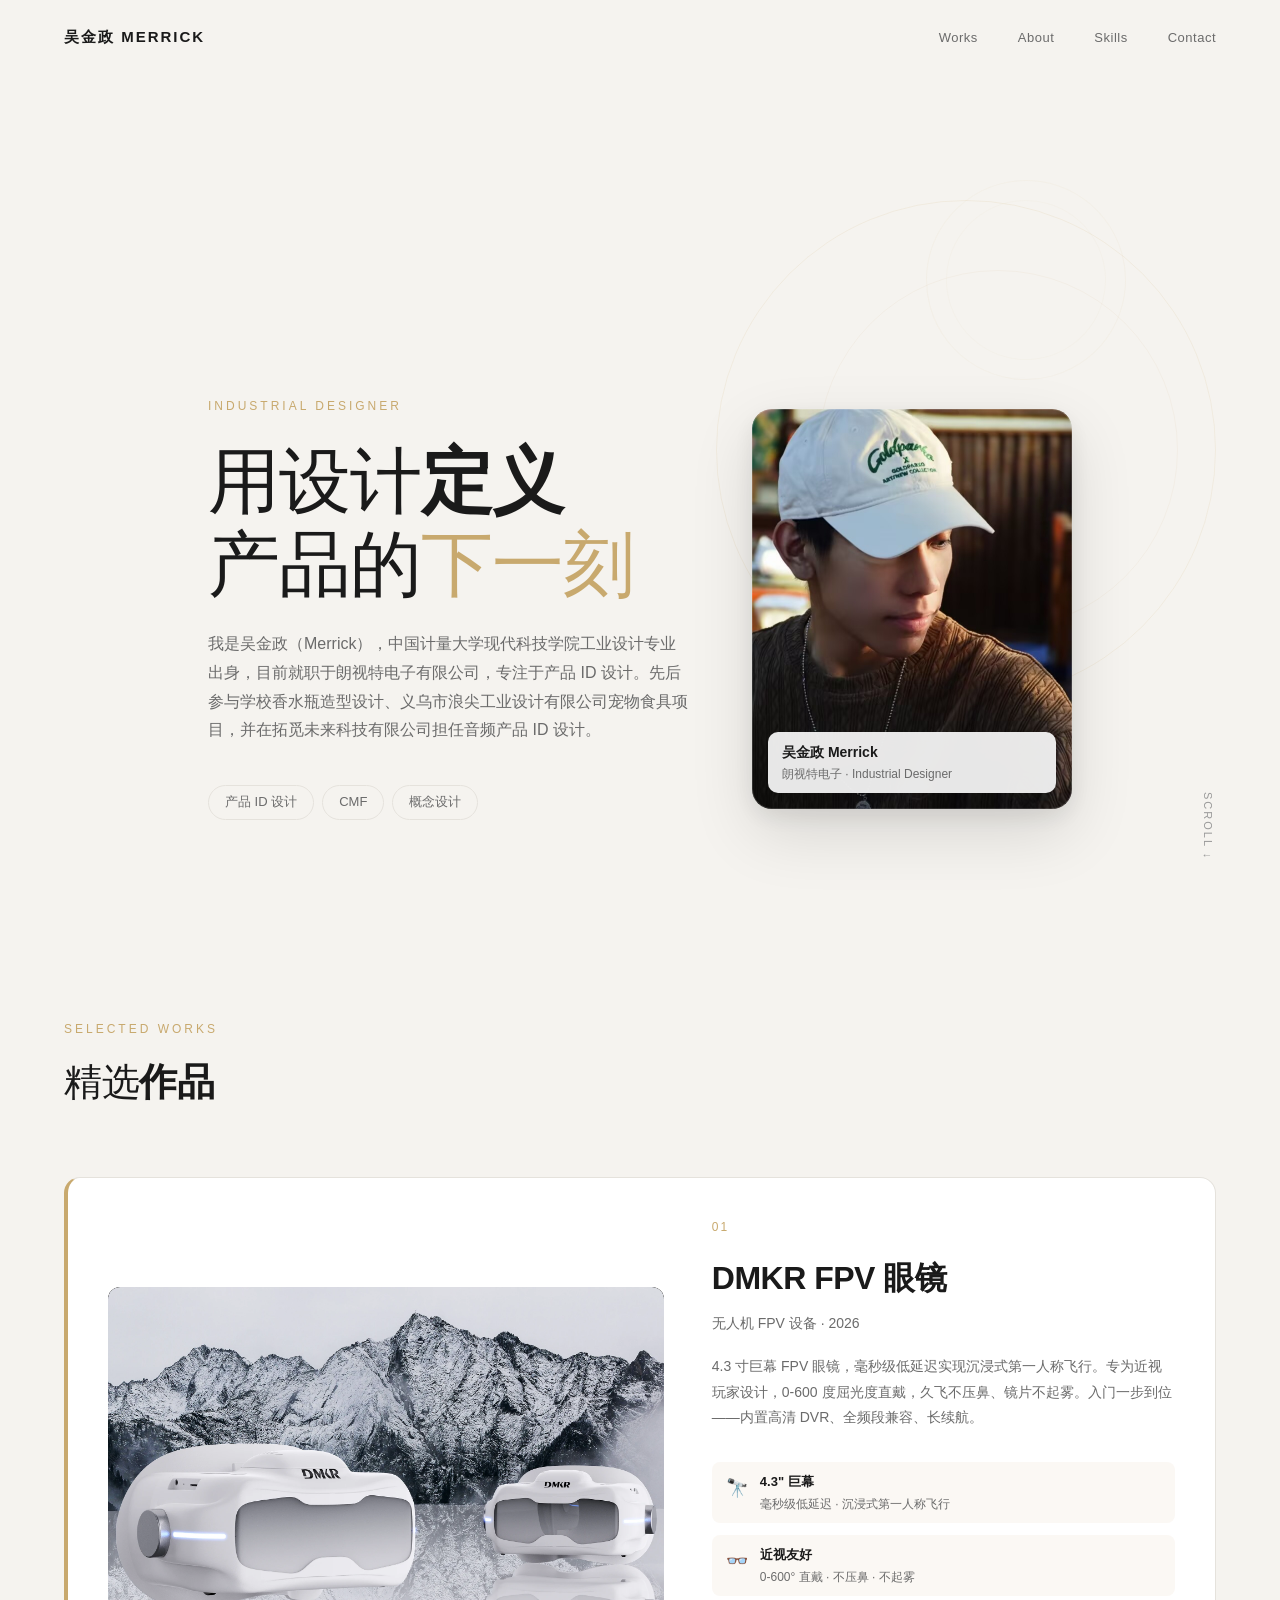
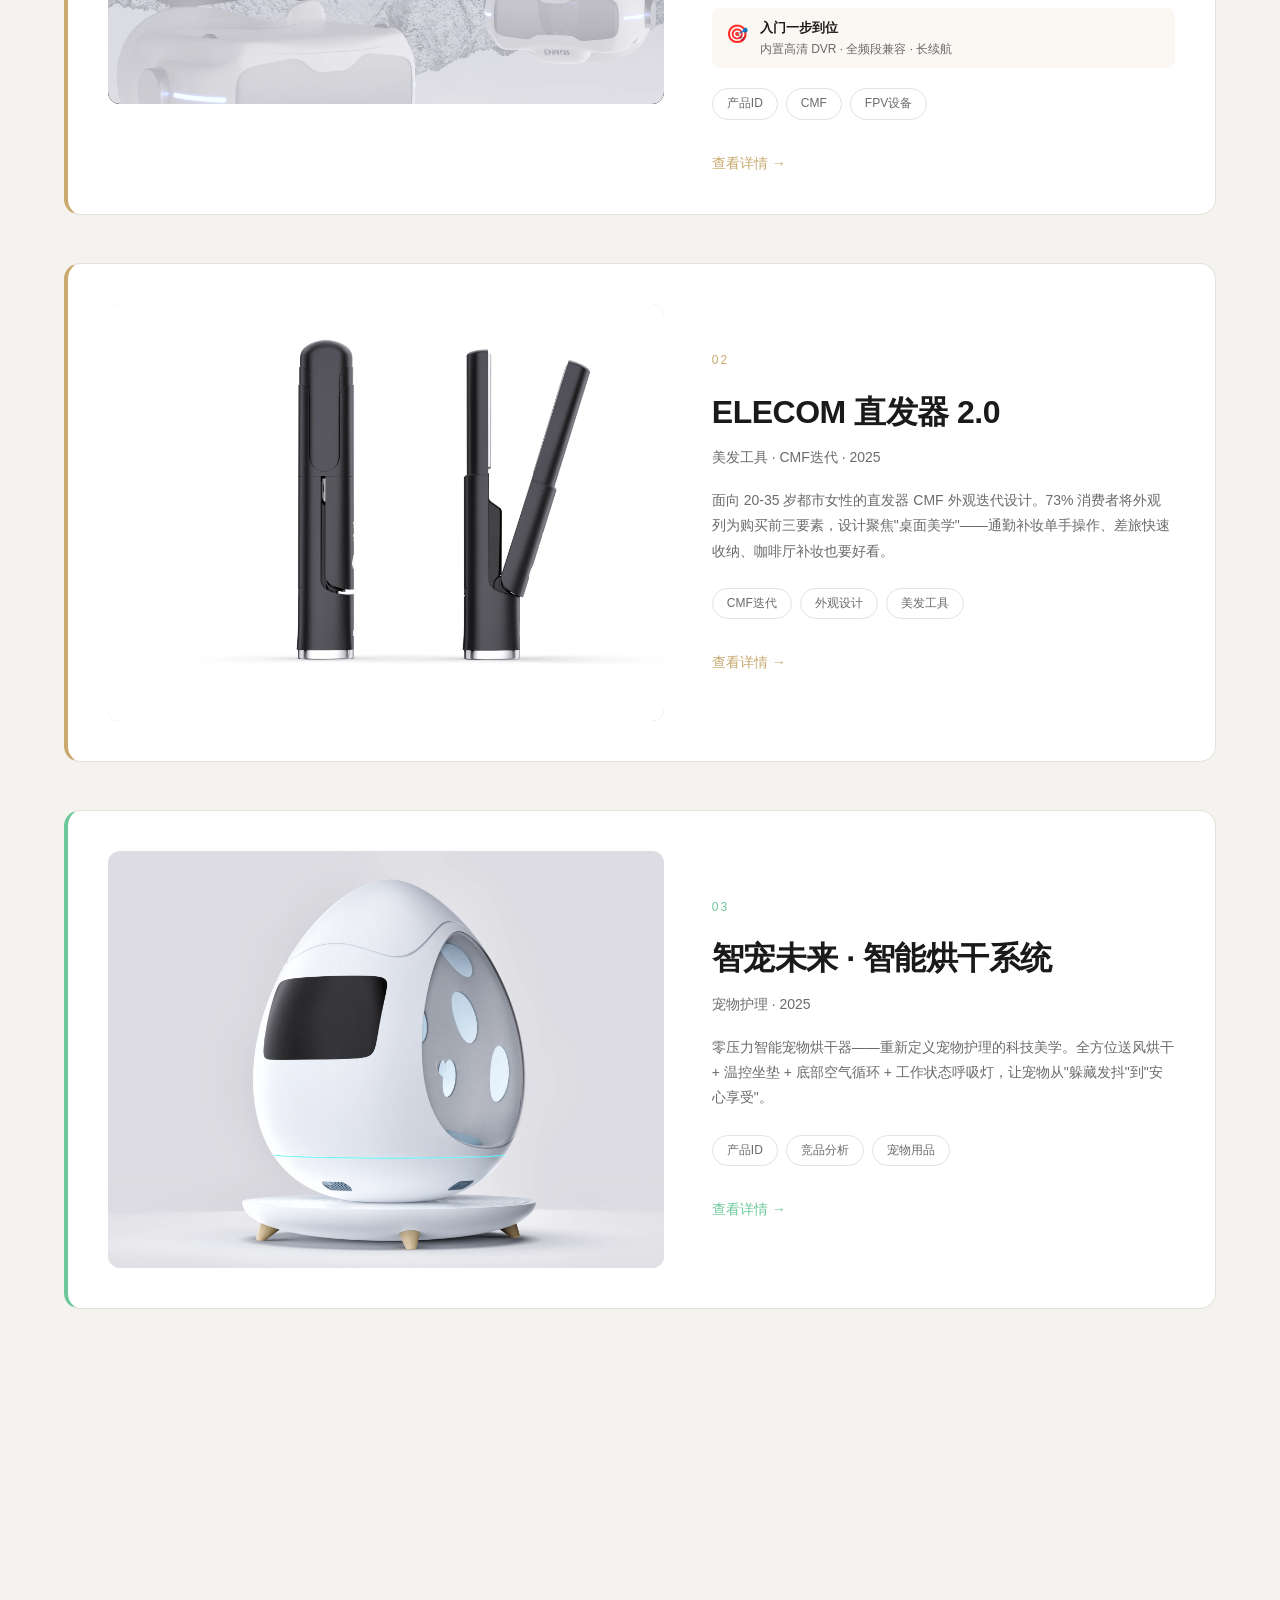
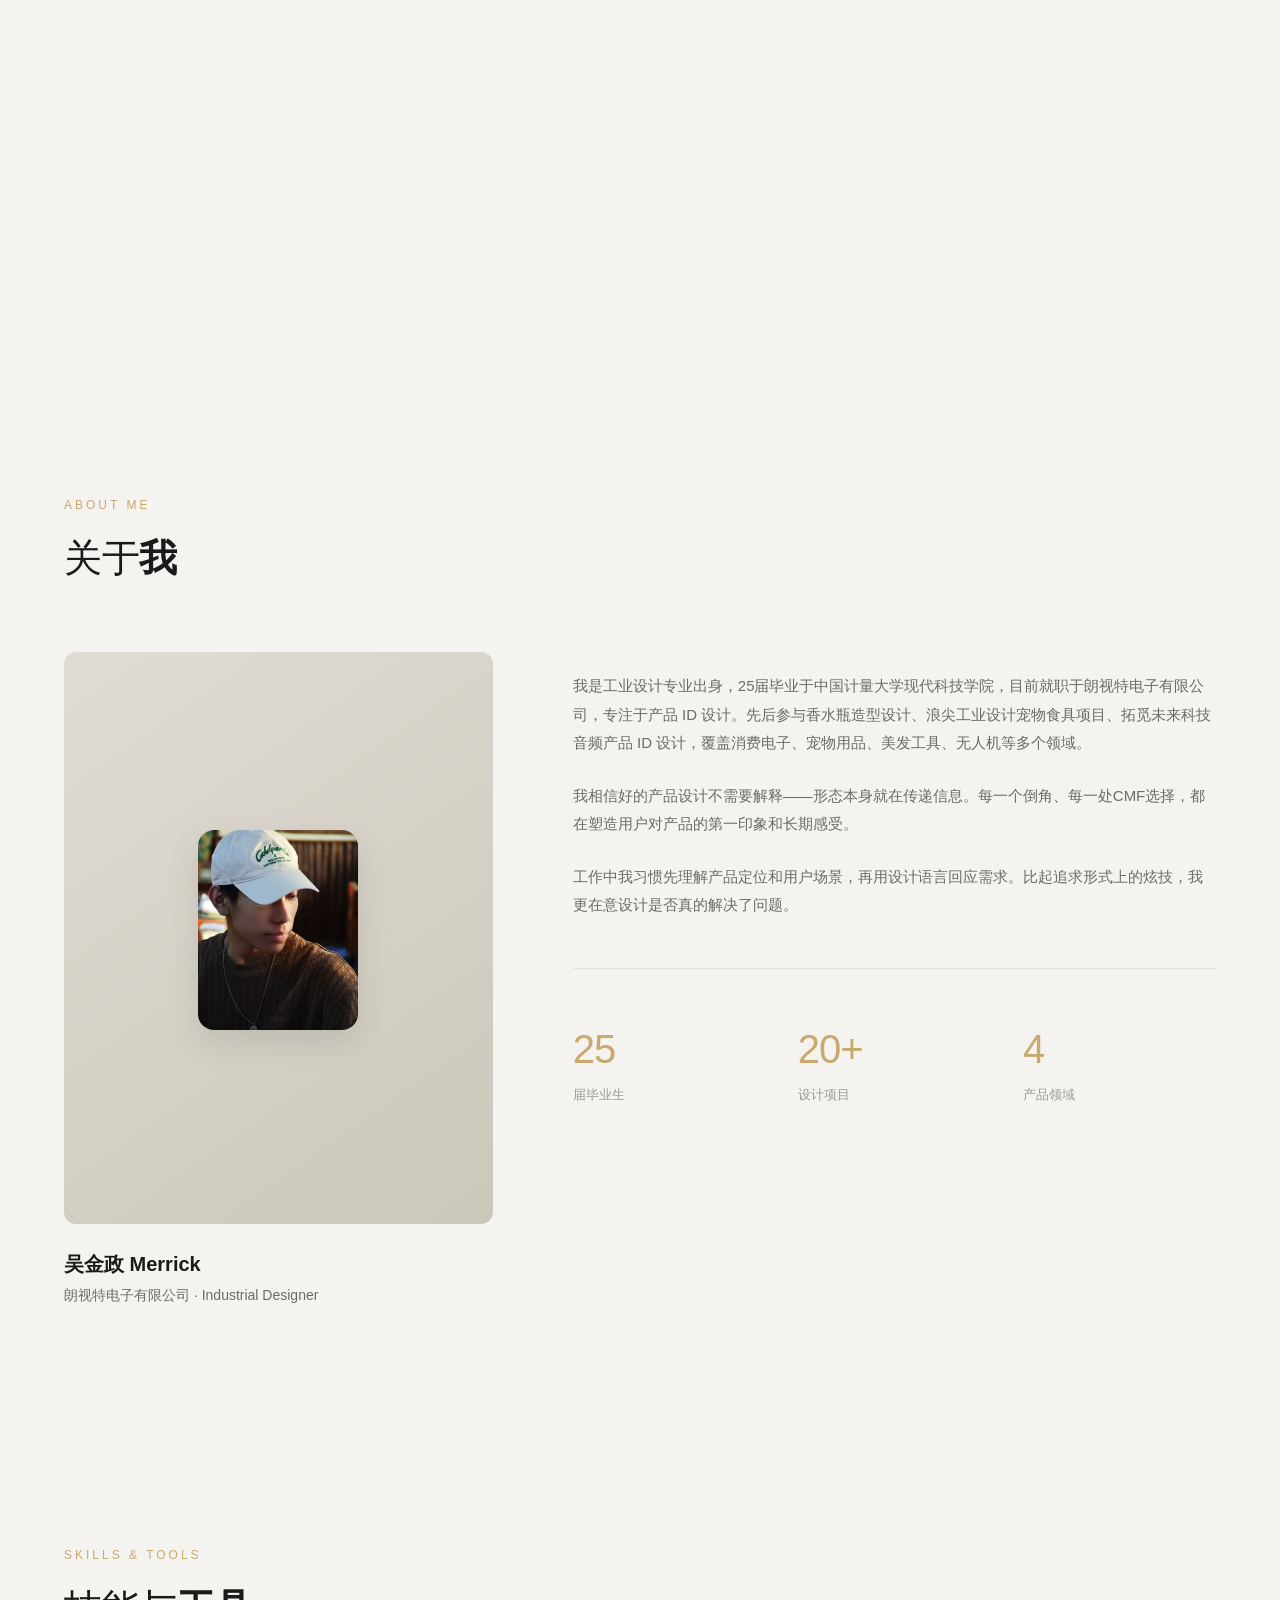
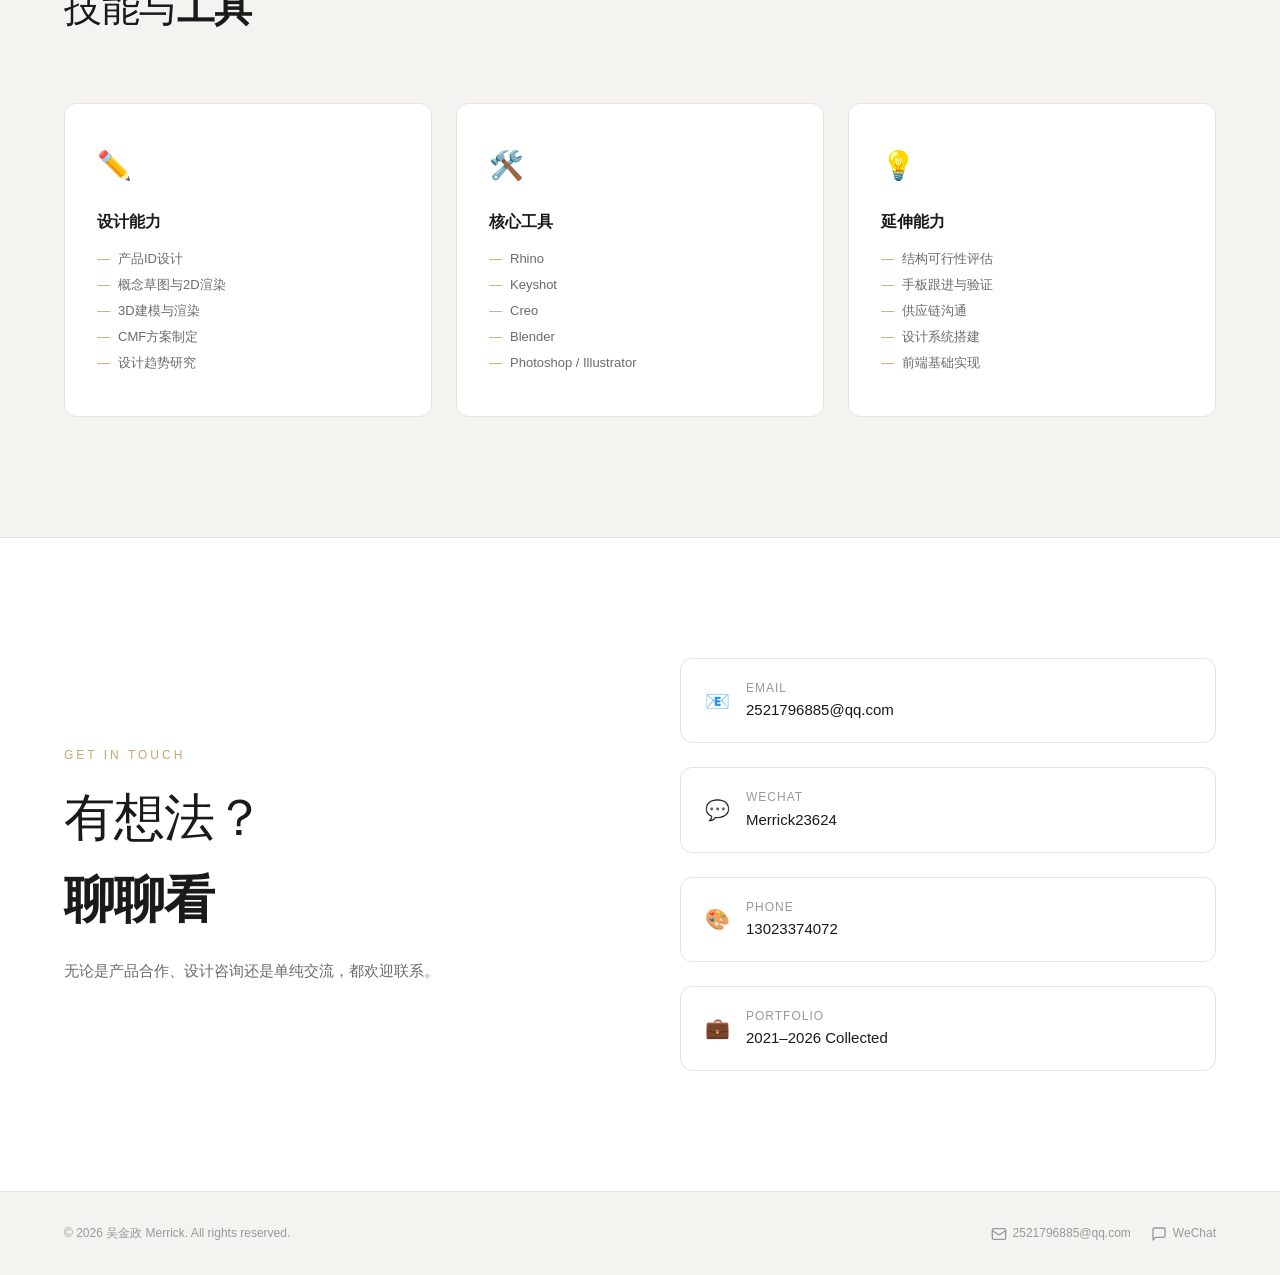
==== index.html @ d4139625 "Portfolio v3: DMKR brand fix, image optimization (WebP), SEO (canonical/og/sitemap)" ====
<!DOCTYPE html>
<html lang="zh-CN">
<head>
    <meta charset="UTF-8">
    <meta name="viewport" content="width=device-width, initial-scale=1.0">
    <link rel="icon" href="favicon.svg" type="image/svg+xml">
    <link rel="icon" href="favicon.png" type="image/png">
    <link rel="apple-touch-icon" href="apple-touch-icon.png">
    <title>吴金政 Merrick | Industrial Design Portfolio</title>
    <meta name="description" content="吴金政（Merrick）的工业设计作品集网站。展示 DMKR FPV 眼镜、ELECOM 直发器、智宠烘干器、Antarikha 两栖无人机等工业设计作品，涵盖产品 ID、CMF、概念设计等领域。">
    <meta name="keywords" content="工业设计, 产品设计, ID设计, FPV眼镜, 无人机, 作品集">
    <meta property="og:title" content="吴金政 Merrick | Industrial Design Portfolio">
    <meta property="og:description" content="工业设计作品集 — DMKR FPV眼镜 / ELECOM直发器 / 智宠烘干器 / Antarikha无人机">
    <meta property="og:type" content="website">
    <meta property="og:locale" content="zh_CN">
        <meta property="og:url" content="https://aoluae.github.io/merrick-portfolio/">
    <meta property="og:image" content="https://aoluae.github.io/merrick-portfolio/images/fpv-poster.webp">
    <link rel="canonical" href="https://aoluae.github.io/merrick-portfolio/">
    <link rel="stylesheet" href="common.css">
    <style>
        /* ===== Index-specific: Work Thumb real image ===== */
        .work-thumb--real {
            overflow: hidden;
        }
        .work-thumb--real img {
            width: 100%;
            height: 100%;
            object-fit: cover;
            border-radius: 12px;
            transition: transform 0.6s ease;
        }
        .work-item:hover .work-thumb--real img {
            transform: scale(1.06);
        }
        /* Override the base hover for card image zoom */
        .work-item:hover {
            transform: translateY(-4px);
        }

        /* ===== Hero with photo ===== */
        .hero-layout {
            display: flex;
            align-items: center;
            gap: 64px;
            max-width: 1200px;
            margin: 0 auto;
            padding: 0 64px;
            position: relative;
            z-index: 1;
        }
        .hero-content-side {
            flex: 1;
            min-width: 0;
        }
        .hero-photo-side {
            flex-shrink: 0;
            width: 320px;
        }
        .hero-photo {
            width: 320px;
            height: 400px;
            border-radius: 20px;
            overflow: hidden;
            position: relative;
            box-shadow: 0 24px 64px rgba(0,0,0,0.12), 0 8px 24px rgba(0,0,0,0.08);
        }
        .hero-photo::after {
            content: '';
            position: absolute;
            inset: 0;
            border-radius: 20px;
            border: 1px solid rgba(255,255,255,0.15);
            pointer-events: none;
        }
        .hero-photo img {
            width: 100%;
            height: 100%;
            object-fit: cover;
            display: block;
        }
        .hero-photo-label {
            position: absolute;
            bottom: 16px;
            left: 16px;
            right: 16px;
            padding: 10px 14px;
            background: rgba(255,255,255,0.9);
            backdrop-filter: blur(12px);
            border-radius: 10px;
            font-size: 12px;
            color: var(--text-secondary);
            line-height: 1.5;
        }
        .hero-photo-label strong {
            display: block;
            font-size: 14px;
            color: var(--text-primary);
            margin-bottom: 2px;
        }

        /* ===== About photo ===== */
        .about-avatar-photo {
            width: 160px;
            height: 200px;
            border-radius: 16px;
            overflow: hidden;
            margin: 0 auto 16px;
            box-shadow: 0 12px 32px rgba(0,0,0,0.1);
        }
        .about-avatar-photo img {
            width: 100%;
            height: 100%;
            object-fit: cover;
            display: block;
        }

        /* ===== Work color accent line ===== */
        .work-item { position: relative; }
        .work-item::before {
            content: '';
            position: absolute;
            top: 0; left: 0;
            width: 4px; height: 100%;
            border-radius: 4px 0 0 4px;
            opacity: 0;
            transition: opacity 0.3s ease;
        }
        .work-item:hover::before { opacity: 1; }
        .work-item:nth-child(1)::before { background: #c8a96e; }
        .work-item:nth-child(2)::before { background: #c8a96e; }
        .work-item:nth-child(3)::before { background: #6ec89a; }
        .work-item:nth-child(4)::before { background: #5b8ec9; }

        /* Lightbox touch state */
        .lightbox { cursor: default; }
        .lightbox-img-wrap { cursor: default; }

        @media (max-width: 900px) {
            .hero-layout {
                flex-direction: column-reverse;
                gap: 32px;
                padding: 0 24px;
            }
            .hero-photo-side {
                width: 200px;
            }
            .hero-photo {
                width: 200px;
                height: 250px;
                border-radius: 16px;
            }
            .about-avatar-photo {
                width: 120px;
                height: 150px;
            }
        }
    </style>
</head>
<body>

    <!-- Nav -->
    <nav class="nav" id="nav">
        <div class="nav-logo">吴金政 Merrick</div>
        <ul class="nav-links">
            <li><a href="#works">Works</a></li>
            <li><a href="#about">About</a></li>
            <li><a href="#skills">Skills</a></li>
            <li><a href="#contact">Contact</a></li>
        </ul>
        <button class="menu-btn" id="menuBtn" aria-label="打开菜单">☰</button>
    </nav>

    <!-- Mobile Menu Overlay -->
    <div class="menu-overlay" id="menuOverlay"></div>
    <div class="menu-panel" id="menuPanel">
        <button class="menu-panel-close" id="menuPanelClose" aria-label="关闭菜单">✕</button>
        <ul class="menu-panel-links">
            <li><a href="#works" class="menu-link">Works</a></li>
            <li><a href="#about" class="menu-link">About</a></li>
            <li><a href="#skills" class="menu-link">Skills</a></li>
            <li><a href="#contact" class="menu-link">Contact</a></li>
        </ul>
        <div class="menu-panel-divider"></div>
        <div class="menu-panel-contact">
            <div class="menu-contact-item">📧 2521796885@qq.com</div>
            <div class="menu-contact-item">💬 WeChat: Merrick23624</div>
        </div>
    </div>

    <!-- Hero -->
    <section class="hero">
        <div class="hero-deco"></div>
        <div class="hero-layout">
            <div class="hero-content-side">
                <p class="hero-label" data-editable="text" data-edit-id="index-hero-label">Industrial Designer</p>
                <h1 data-editable="text" data-edit-id="index-hero-title">用设计<strong>定义</strong><br>产品的<span style="color:var(--accent)">下一刻</span></h1>
                <p class="hero-desc" data-editable="text" data-edit-id="index-hero-desc">我是吴金政（Merrick），中国计量大学现代科技学院工业设计专业出身，目前就职于朗视特电子有限公司，专注于产品 ID 设计。先后参与学校香水瓶造型设计、义乌市浪尖工业设计有限公司宠物食具项目，并在拓觅未来科技有限公司担任音频产品 ID 设计。</p>
                <div class="hero-tags">
                    <span class="hero-tag">产品 ID 设计</span>
                    <span class="hero-tag">CMF</span>
                    <span class="hero-tag">概念设计</span>
                </div>
            </div>
            <div class="hero-photo-side">
                <div class="hero-photo" data-editable="image" data-edit-id="index-hero-photo">
                    <img src="images/portrait.jpg" alt="吴金政 Merrick">
                    <div class="hero-photo-label">
                        <strong>吴金政 Merrick</strong>
                        朗视特电子 · Industrial Designer
                    </div>
                </div>
            </div>
        </div>
        <div class="hero-scroll">SCROLL ↓</div>
    </section>

    <!-- Works -->
    <section class="section" id="works">
        <div class="section-header reveal">
            <div>
                <p class="section-label">Selected Works</p>
                <h2 class="section-title">精选<strong>作品</strong></h2>
            </div>
        </div>

        <div class="works-list">
            <div class="work-item reveal">
                <div class="work-thumb work-thumb--real" data-editable="image" data-edit-id="index-work1-img">
                    <img src="images/fpv-poster.webp" alt="DMKR FPV 眼镜" loading="lazy" class="lazy-img">
                </div>
                <div class="work-meta">
                    <p class="work-number">01</p>
                    <h3 class="work-title" data-editable="text" data-edit-id="index-work1-title">DMKR FPV 眼镜</h3>
                    <p class="work-subtitle" data-editable="text" data-edit-id="index-work1-subtitle">无人机 FPV 设备 · 2026</p>
                    <p class="work-desc" data-editable="text" data-edit-id="index-work1-desc">4.3 寸巨幕 FPV 眼镜，毫秒级低延迟实现沉浸式第一人称飞行。专为近视玩家设计，0-600 度屈光度直戴，久飞不压鼻、镜片不起雾。入门一步到位——内置高清 DVR、全频段兼容、长续航。</p>
                    <div class="work-features">
                        <div class="work-feature">
                            <span class="work-feature-icon">🔭</span>
                            <div>
                                <p class="work-feature-title" data-editable="text" data-edit-id="index-work1-feat1-title">4.3" 巨幕</p>
                                <p class="work-feature-desc" data-editable="text" data-edit-id="index-work1-feat1-desc">毫秒级低延迟 · 沉浸式第一人称飞行</p>
                            </div>
                        </div>
                        <div class="work-feature">
                            <span class="work-feature-icon">👓</span>
                            <div>
                                <p class="work-feature-title" data-editable="text" data-edit-id="index-work1-feat2-title">近视友好</p>
                                <p class="work-feature-desc" data-editable="text" data-edit-id="index-work1-feat2-desc">0-600° 直戴 · 不压鼻 · 不起雾</p>
                            </div>
                        </div>
                        <div class="work-feature">
                            <span class="work-feature-icon">🎯</span>
                            <div>
                                <p class="work-feature-title" data-editable="text" data-edit-id="index-work1-feat3-title">入门一步到位</p>
                                <p class="work-feature-desc" data-editable="text" data-edit-id="index-work1-feat3-desc">内置高清 DVR · 全频段兼容 · 长续航</p>
                            </div>
                        </div>
                    </div>
                    <div class="work-tags">
                        <span class="work-tag" data-editable="text" data-edit-id="index-work1-tag1">产品ID</span>
                        <span class="work-tag" data-editable="text" data-edit-id="index-work1-tag2">CMF</span>
                        <span class="work-tag" data-editable="text" data-edit-id="index-work1-tag3">FPV设备</span>
                    </div>
                    <a href="project-dmkr-fpv.html" class="work-arrow">查看详情 →</a>
                </div>
            </div>

            <div class="work-item reveal">
                <div class="work-thumb work-thumb--real" data-editable="image" data-edit-id="index-work2-img">
                    <img src="images/elecom-product-main.webp" alt="ELECOM 直发器" loading="lazy" class="lazy-img">
                </div>
                <div class="work-meta">
                    <p class="work-number">02</p>
                    <h3 class="work-title" data-editable="text" data-edit-id="index-work2-title">ELECOM 直发器 2.0</h3>
                    <p class="work-subtitle" data-editable="text" data-edit-id="index-work2-subtitle">美发工具 · CMF迭代 · 2025</p>
                    <p class="work-desc" data-editable="text" data-edit-id="index-work2-desc">面向 20-35 岁都市女性的直发器 CMF 外观迭代设计。73% 消费者将外观列为购买前三要素，设计聚焦"桌面美学"——通勤补妆单手操作、差旅快速收纳、咖啡厅补妆也要好看。</p>
                    <div class="work-tags">
                        <span class="work-tag" data-editable="text" data-edit-id="index-work2-tag1">CMF迭代</span>
                        <span class="work-tag" data-editable="text" data-edit-id="index-work2-tag2">外观设计</span>
                        <span class="work-tag" data-editable="text" data-edit-id="index-work2-tag3">美发工具</span>
                    </div>
                    <a href="project-elecom.html" class="work-arrow">查看详情 →</a>
                </div>
            </div>

            <div class="work-item reveal">
                <div class="work-thumb work-thumb--real" data-editable="image" data-edit-id="index-work3-img">
                    <img src="images/dryer-product-front.webp" alt="智能宠物烘干器" loading="lazy" class="lazy-img">
                </div>
                <div class="work-meta">
                    <p class="work-number">03</p>
                    <h3 class="work-title" data-editable="text" data-edit-id="index-work3-title">智宠未来 · 智能烘干系统</h3>
                    <p class="work-subtitle" data-editable="text" data-edit-id="index-work3-subtitle">宠物护理 · 2025</p>
                    <p class="work-desc" data-editable="text" data-edit-id="index-work3-desc">零压力智能宠物烘干器——重新定义宠物护理的科技美学。全方位送风烘干 + 温控坐垫 + 底部空气循环 + 工作状态呼吸灯，让宠物从"躲藏发抖"到"安心享受"。</p>
                    <div class="work-tags">
                        <span class="work-tag" data-editable="text" data-edit-id="index-work3-tag1">产品ID</span>
                        <span class="work-tag" data-editable="text" data-edit-id="index-work3-tag2">竞品分析</span>
                        <span class="work-tag" data-editable="text" data-edit-id="index-work3-tag3">宠物用品</span>
                    </div>
                    <a href="project-pet-dryer.html" class="work-arrow">查看详情 →</a>
                </div>
            </div>

            <div class="work-item reveal">
                <div class="work-thumb work-thumb--real" data-editable="image" data-edit-id="index-work4-img">
                    <img src="images/antarikha-hero.webp" alt="Antarikha 两栖无人机" loading="lazy" class="lazy-img">
                </div>
                <div class="work-meta">
                    <p class="work-number">04</p>
                    <h3 class="work-title" data-editable="text" data-edit-id="index-work4-title">Antarikha 两栖勘探无人机</h3>
                    <p class="work-subtitle" data-editable="text" data-edit-id="index-work4-subtitle">海空两用 · 概念设计 · 2025</p>
                    <p class="work-desc" data-editable="text" data-edit-id="index-work4-desc">基于 Cyclo Rotor 推进系统的海空两用勘探无人机。灵感源自"飞鸟与鱼"——一套推进系统实现空中飞行与水下潜航无缝切换，目前市场尚无同类成熟产品。</p>
                    <div class="work-tags">
                        <span class="work-tag" data-editable="text" data-edit-id="index-work4-tag1">概念设计</span>
                        <span class="work-tag" data-editable="text" data-edit-id="index-work4-tag2">结构设计</span>
                        <span class="work-tag" data-editable="text" data-edit-id="index-work4-tag3">无人机</span>
                    </div>
                    <a href="project-antarikha.html" class="work-arrow">查看详情 →</a>
                </div>
            </div>
        </div>
    </section>

    <!-- About -->
    <section class="section" id="about">
        <div class="section-header reveal">
            <div>
                <p class="section-label">About Me</p>
                <h2 class="section-title">关于<strong>我</strong></h2>
            </div>
        </div>
        <div class="about-grid">
            <div class="about-sticky reveal">
                <div class="about-photo">
                    <div class="about-avatar-photo" data-editable="image" data-edit-id="index-about-photo">
                        <img src="images/portrait.jpg" alt="吴金政 Merrick">
                    </div>
                </div>
                <p class="about-name">吴金政 Merrick</p>
                <p class="about-role">朗视特电子有限公司 · Industrial Designer</p>
            </div>
            <div class="about-right reveal">
                <p data-editable="text" data-edit-id="index-about-p1">我是工业设计专业出身，25届毕业于中国计量大学现代科技学院，目前就职于朗视特电子有限公司，专注于产品 ID 设计。先后参与香水瓶造型设计、浪尖工业设计宠物食具项目、拓觅未来科技音频产品 ID 设计，覆盖消费电子、宠物用品、美发工具、无人机等多个领域。</p>
                <p data-editable="text" data-edit-id="index-about-p2">我相信好的产品设计不需要解释——形态本身就在传递信息。每一个倒角、每一处CMF选择，都在塑造用户对产品的第一印象和长期感受。</p>
                <p data-editable="text" data-edit-id="index-about-p3">工作中我习惯先理解产品定位和用户场景，再用设计语言回应需求。比起追求形式上的炫技，我更在意设计是否真的解决了问题。</p>
                <div class="about-stats">
                    <div>
                        <div class="stat-num">25</div>
                        <div class="stat-label">届毕业生</div>
                    </div>
                    <div>
                        <div class="stat-num">20+</div>
                        <div class="stat-label">设计项目</div>
                    </div>
                    <div>
                        <div class="stat-num">4</div>
                        <div class="stat-label">产品领域</div>
                    </div>
                </div>
            </div>
        </div>
    </section>

    <!-- Skills -->
    <section class="section" id="skills">
        <div class="section-header reveal">
            <div>
                <p class="section-label">Skills & Tools</p>
                <h2 class="section-title">技能与<strong>工具</strong></h2>
            </div>
        </div>
        <div class="skills-grid">
            <div class="skill-card reveal">
                <div class="skill-icon">✏️</div>
                <h3 class="skill-name" data-editable="text" data-edit-id="index-skill1-name">设计能力</h3>
                <ul class="skill-list">
                    <li data-editable="text" data-edit-id="index-skill1-1">产品ID设计</li>
                    <li data-editable="text" data-edit-id="index-skill1-2">概念草图与2D渲染</li>
                    <li data-editable="text" data-edit-id="index-skill1-3">3D建模与渲染</li>
                    <li data-editable="text" data-edit-id="index-skill1-4">CMF方案制定</li>
                    <li data-editable="text" data-edit-id="index-skill1-5">设计趋势研究</li>
                </ul>
            </div>
            <div class="skill-card reveal">
                <div class="skill-icon">🛠️</div>
                <h3 class="skill-name" data-editable="text" data-edit-id="index-skill2-name">核心工具</h3>
                <ul class="skill-list">
                    <li data-editable="text" data-edit-id="index-skill2-1">Rhino</li>
                    <li data-editable="text" data-edit-id="index-skill2-2">Keyshot</li>
                    <li data-editable="text" data-edit-id="index-skill2-3">Creo</li>
                    <li data-editable="text" data-edit-id="index-skill2-4">Blender</li>
                    <li data-editable="text" data-edit-id="index-skill2-5">Photoshop / Illustrator</li>
                </ul>
            </div>
            <div class="skill-card reveal">
                <div class="skill-icon">💡</div>
                <h3 class="skill-name" data-editable="text" data-edit-id="index-skill3-name">延伸能力</h3>
                <ul class="skill-list">
                    <li data-editable="text" data-edit-id="index-skill3-1">结构可行性评估</li>
                    <li data-editable="text" data-edit-id="index-skill3-2">手板跟进与验证</li>
                    <li data-editable="text" data-edit-id="index-skill3-3">供应链沟通</li>
                    <li data-editable="text" data-edit-id="index-skill3-4">设计系统搭建</li>
                    <li data-editable="text" data-edit-id="index-skill3-5">前端基础实现</li>
                </ul>
            </div>
        </div>
    </section>

    <!-- Contact -->
    <section class="contact-section" id="contact">
        <div class="contact-inner">
            <div class="reveal">
                <p class="section-label">Get in Touch</p>
                <h2 class="contact-title" data-editable="text" data-edit-id="index-contact-title">有想法？<br><strong>聊聊看</strong></h2>
                <p class="contact-desc" data-editable="text" data-edit-id="index-contact-desc">无论是产品合作、设计咨询还是单纯交流，都欢迎联系。</p>
            </div>
            <div class="contact-info reveal">
                <div class="contact-row">
                    <div class="contact-row-icon">📧</div>
                    <div>
                        <p class="contact-row-label">Email</p>
                        <p class="contact-row-value">2521796885@qq.com</p>
                    </div>
                </div>
                <div class="contact-row">
                    <div class="contact-row-icon">💬</div>
                    <div>
                        <p class="contact-row-label">WeChat</p>
                        <p class="contact-row-value">Merrick23624</p>
                    </div>
                </div>
                <div class="contact-row">
                    <div class="contact-row-icon">🎨</div>
                    <div>
                        <p class="contact-row-label">Phone</p>
                        <p class="contact-row-value">13023374072</p>
                    </div>
                </div>
                <div class="contact-row">
                    <div class="contact-row-icon">💼</div>
                    <div>
                        <p class="contact-row-label">Portfolio</p>
                        <p class="contact-row-value">2021–2026 Collected</p>
                    </div>
                </div>
            </div>
        </div>
    </section>

    <!-- Footer -->
    <footer class="footer">
        <span>© 2026 吴金政 Merrick. All rights reserved.</span>
        <div class="footer-icons">
            <a href="mailto:2521796885@qq.com" class="footer-icon" title="发送邮件">
                <svg viewBox="0 0 24 24" fill="none" stroke="currentColor" stroke-width="2" stroke-linecap="round" stroke-linejoin="round">
                    <rect x="2" y="4" width="20" height="16" rx="2"/>
                    <path d="m22 7-8.97 5.7a1.94 1.94 0 0 1-2.06 0L2 7"/>
                </svg>
                <span>2521796885@qq.com</span>
            </a>
            <a href="#" class="footer-icon" title="微信">
                <svg viewBox="0 0 24 24" fill="none" stroke="currentColor" stroke-width="2" stroke-linecap="round" stroke-linejoin="round">
                    <path d="M21 15a2 2 0 0 1-2 2H7l-4 4V5a2 2 0 0 1 2-2h14a2 2 0 0 1 2 2z"/>
                </svg>
                <span>WeChat</span>
            </a>
        </div>
    </footer>

    <!-- Back to Top -->
    <button class="back-to-top" id="backToTop" aria-label="回到顶部">↑</button>

    <!-- Lightbox -->
    <div class="lightbox" id="lightbox">
        <button class="lightbox-close" id="lightboxClose" aria-label="关闭">✕</button>
        <button class="lightbox-prev" id="lightboxPrev" aria-label="上一张">‹</button>
        <button class="lightbox-next" id="lightboxNext" aria-label="下一张">›</button>
        <div class="lightbox-img-wrap">
            <img class="lightbox-img" id="lightboxImg" src="" alt="">
        </div>
        <p class="lightbox-caption" id="lightboxCaption"></p>
        <div class="lightbox-counter" id="lightboxCounter"></div>
        <div class="lightbox-hint">← 左右滑动切换 →</div>
    </div>

    <script>
        /* ===== Nav scroll ===== */
        window.addEventListener('scroll', () => {
            document.getElementById('nav').classList.toggle('scrolled', window.scrollY > 60);
            document.getElementById('backToTop').classList.toggle('visible', window.scrollY > window.innerHeight);
        });

        /* ===== Back to top ===== */
        document.getElementById('backToTop').addEventListener('click', () => {
            window.scrollTo({ top: 0, behavior: 'smooth' });
        });

        /* ===== Reveal on scroll ===== */
        const revealObserver = new IntersectionObserver((entries) => {
            entries.forEach(entry => {
                if (entry.isIntersecting) entry.target.classList.add('visible');
            });
        }, { threshold: 0.08, rootMargin: '0px 0px -40px 0px' });
        document.querySelectorAll('.reveal').forEach(el => revealObserver.observe(el));

        /* ===== Lazy loading fade-in ===== */
        const lazyObserver = new IntersectionObserver((entries) => {
            entries.forEach(entry => {
                if (entry.isIntersecting) {
                    entry.target.classList.add('loaded');
                    lazyObserver.unobserve(entry.target);
                }
            });
        }, { threshold: 0.05 });
        document.querySelectorAll('.lazy-img').forEach(img => {
            if (img.complete) {
                img.classList.add('loaded');
            } else {
                lazyObserver.observe(img);
            }
        });

        /* ===== Mobile menu ===== */
        const menuBtn = document.getElementById('menuBtn');
        const menuOverlay = document.getElementById('menuOverlay');
        const menuPanel = document.getElementById('menuPanel');
        const menuPanelClose = document.getElementById('menuPanelClose');

        function openMenu() {
            menuOverlay.classList.add('open');
            menuPanel.classList.add('open');
            document.body.style.overflow = 'hidden';
        }
        function closeMenu() {
            menuOverlay.classList.remove('open');
            menuPanel.classList.remove('open');
            document.body.style.overflow = '';
        }

        menuBtn.addEventListener('click', openMenu);
        menuPanelClose.addEventListener('click', closeMenu);
        menuOverlay.addEventListener('click', closeMenu);
        document.querySelectorAll('.menu-link').forEach(link => {
            link.addEventListener('click', closeMenu);
        });

        /* ===== Lightbox ===== */
        const lightbox = document.getElementById('lightbox');
        const lightboxImg = document.getElementById('lightboxImg');
        const lightboxCaption = document.getElementById('lightboxCaption');
        const lightboxCounter = document.getElementById('lightboxCounter');
        const lightboxClose = document.getElementById('lightboxClose');
        const lightboxPrev = document.getElementById('lightboxPrev');
        const lightboxNext = document.getElementById('lightboxNext');

        // Collect all gallery images
        const galleryImgs = Array.from(document.querySelectorAll('.work-thumb--real img'));
        let currentIndex = 0;

        function openLightbox(index) {
            currentIndex = index;
            updateLightbox();
            lightbox.classList.add('open');
            document.body.style.overflow = 'hidden';
        }

        function closeLightbox() {
            lightbox.classList.remove('open');
            document.body.style.overflow = '';
        }

        function updateLightbox() {
            const img = galleryImgs[currentIndex];
            lightboxImg.src = img.src;
            lightboxImg.alt = img.alt;
            lightboxCaption.textContent = img.alt || '';
            lightboxCounter.textContent = (currentIndex + 1) + ' / ' + galleryImgs.length;
            lightboxPrev.disabled = currentIndex === 0;
            lightboxNext.disabled = currentIndex === galleryImgs.length - 1;
        }

        function prevImage() {
            if (currentIndex > 0) { currentIndex--; updateLightbox(); }
        }
        function nextImage() {
            if (currentIndex < galleryImgs.length - 1) { currentIndex++; updateLightbox(); }
        }

        galleryImgs.forEach((img, i) => {
            img.parentElement.addEventListener('click', () => openLightbox(i));
            img.parentElement.style.cursor = 'pointer';
        });

        lightboxClose.addEventListener('click', closeLightbox);
        lightboxPrev.addEventListener('click', prevImage);
        lightboxNext.addEventListener('click', nextImage);
        lightbox.addEventListener('click', (e) => {
            if (e.target === lightbox) closeLightbox();
        });

        /* Keyboard navigation */
        document.addEventListener('keydown', (e) => {
            if (!lightbox.classList.contains('open')) return;
            if (e.key === 'Escape') closeLightbox();
            if (e.key === 'ArrowLeft') prevImage();
            if (e.key === 'ArrowRight') nextImage();
        });

        /* Touch swipe */
        let touchStartX = 0;
        lightbox.addEventListener('touchstart', (e) => {
            touchStartX = e.touches[0].clientX;
        }, { passive: true });
        lightbox.addEventListener('touchend', (e) => {
            const dx = e.changedTouches[0].clientX - touchStartX;
            if (Math.abs(dx) > 50) {
                if (dx < 0) nextImage(); else prevImage();
            }
        }, { passive: true });
    </script>
    <script src="editor.js"></script>
</body>
</html>
---- common.css ----
/* ============================================================
   common.css — 共享样式，供所有页面引用
   ============================================================ */

/* ===== Reset & Base ===== */
*, *::before, *::after { margin: 0; padding: 0; box-sizing: border-box; }

:root {
    --bg: #f5f3ef;
    --bg-white: #ffffff;
    --bg-dark: #1a1a1a;
    --text-primary: #1a1a1a;
    --text-secondary: #6b6b6b;
    --text-dim: #999999;
    --text-light: #e8e8e8;
    --accent: #c8a96e;
    --accent-light: rgba(200,169,110,0.08);
    --accent-dark: #a8893e;
    --red: #d45555;
    --green: #4a9e6e;
    --blue: #5b8ec9;
    --border: #e5e2dc;
    --radius: 12px;
    --transition: 0.4s cubic-bezier(0.25, 0.1, 0.25, 1);
}

html { scroll-behavior: smooth; }

body {
    font-family: -apple-system, 'Helvetica Neue', 'PingFang SC', sans-serif;
    background: var(--bg);
    color: var(--text-primary);
    line-height: 1.6;
    -webkit-font-smoothing: antialiased;
    overflow-x: hidden;
}

body.loading { overflow: hidden; }

a { color: inherit; text-decoration: none; }
img { display: block; max-width: 100%; }

/* ===== Scrollbar ===== */
::-webkit-scrollbar { width: 4px; }
::-webkit-scrollbar-track { background: var(--bg); }
::-webkit-scrollbar-thumb { background: var(--border); border-radius: 2px; }

/* ===== Reveal Animation ===== */
.reveal {
    opacity: 0;
    transform: translateY(40px);
    transition: opacity 0.8s ease, transform 0.8s ease;
}
.reveal.visible { opacity: 1; transform: translateY(0); }

/* ===== Common Nav ===== */
.nav {
    position: fixed; top: 0; left: 0; right: 0; z-index: 100;
    display: flex; align-items: center; justify-content: space-between;
    padding: 24px 64px;
    transition: var(--transition);
}
.nav.scrolled {
    padding: 16px 64px;
    background: rgba(245,243,239,0.92);
    backdrop-filter: blur(20px);
    border-bottom: 1px solid var(--border);
}
.nav-logo {
    font-size: 15px; font-weight: 600; letter-spacing: 2px;
    text-transform: uppercase;
}
.nav-links {
    display: flex; gap: 40px; list-style: none;
}
.nav-links a {
    font-size: 13px; letter-spacing: 0.5px; color: var(--text-secondary);
    transition: var(--transition);
}
.nav-links a:hover { color: var(--text-primary); }

/* ===== Back Nav (Detail Pages) ===== */
.back-nav {
    position: fixed; top: 0; left: 0; right: 0; z-index: 100;
    display: flex; align-items: center; justify-content: space-between;
    padding: 20px 64px;
    background: rgba(245,243,239,0.92);
    backdrop-filter: blur(20px);
    border-bottom: 1px solid var(--border);
}
.back-link {
    font-size: 13px; color: var(--text-secondary);
    display: flex; align-items: center; gap: 6px;
    transition: var(--transition);
}
.back-link:hover { color: var(--accent); }
.back-logo { font-size: 15px; font-weight: 600; letter-spacing: 2px; text-transform: uppercase; }

/* ===== Project Hero (Detail Pages) ===== */
.project-hero {
    padding: 140px 64px 80px;
    background: var(--bg-dark);
    color: var(--text-light);
    position: relative;
    overflow: hidden;
}
.project-hero::before {
    content: ''; position: absolute; top: -40%; right: -10%;
    width: 800px; height: 800px;
    background: radial-gradient(circle, rgba(200,169,110,0.06) 0%, transparent 60%);
    pointer-events: none;
}
.project-hero-inner { max-width: 1400px; margin: 0 auto; }
.project-hero-label {
    font-size: 12px; letter-spacing: 3px; text-transform: uppercase;
    color: var(--accent); font-weight: 500; margin-bottom: 16px;
}
.project-hero h1 {
    font-size: clamp(36px, 5vw, 64px); font-weight: 700;
    letter-spacing: -2px; margin-bottom: 16px;
}
.project-hero-subtitle {
    font-size: 18px; color: var(--text-dim); max-width: 640px;
    line-height: 1.8; margin-bottom: 40px;
}
.project-hero-meta { display: flex; gap: 48px; flex-wrap: wrap; }
.project-meta-item label {
    display: block; font-size: 11px; letter-spacing: 1.5px;
    text-transform: uppercase; color: var(--text-dim); margin-bottom: 4px;
}
.project-meta-item span { font-size: 14px; font-weight: 500; color: var(--text-light); }

/* ===== Hero Section (Index) ===== */
.hero {
    min-height: 100vh; display: flex; align-items: flex-end;
    padding: 0 64px 80px;
    position: relative;
    overflow: hidden;
}
/* Geometric background decoration */
.hero::before {
    content: '';
    position: absolute;
    top: 50%;
    right: 5%;
    transform: translateY(-50%);
    width: 500px;
    height: 500px;
    border: 1px solid rgba(200,169,110,0.12);
    border-radius: 50%;
    pointer-events: none;
}
.hero::after {
    content: '';
    position: absolute;
    top: 50%;
    right: 8%;
    transform: translateY(-50%);
    width: 360px;
    height: 360px;
    border: 1px solid rgba(200,169,110,0.08);
    border-radius: 50%;
    pointer-events: none;
}
.hero-deco {
    position: absolute;
    top: 20%;
    right: 12%;
    width: 200px;
    height: 200px;
    pointer-events: none;
}
.hero-deco::before {
    content: '';
    position: absolute;
    top: 0; left: 0; right: 0; bottom: 0;
    border: 1px solid rgba(200,169,110,0.06);
    border-radius: 50%;
    transform: rotate(30deg);
}
.hero-deco::after {
    content: '';
    position: absolute;
    top: 20px; left: 20px; right: 20px; bottom: 20px;
    border: 1px solid rgba(200,169,110,0.04);
    border-radius: 50%;
    transform: rotate(15deg);
}
.hero-content { max-width: 720px; position: relative; z-index: 1; }
.hero-label {
    font-size: 12px; letter-spacing: 3px; text-transform: uppercase;
    color: var(--accent); margin-bottom: 24px; font-weight: 500;
    opacity: 0;
    transform: translateY(20px);
    animation: heroFadeUp 0.7s ease forwards 0.2s;
}
.hero h1 {
    font-size: clamp(40px, 6vw, 72px); font-weight: 300;
    line-height: 1.15; letter-spacing: -1px; margin-bottom: 24px;
    opacity: 0;
    transform: translateY(20px);
    animation: heroFadeUp 0.7s ease forwards 0.4s;
}
.hero h1 strong { font-weight: 600; }
.hero-desc {
    font-size: 16px; color: var(--text-secondary);
    max-width: 480px; margin-bottom: 40px; line-height: 1.8;
    opacity: 0;
    transform: translateY(20px);
    animation: heroFadeUp 0.7s ease forwards 0.6s;
}
.hero-tags {
    display: flex; gap: 8px; flex-wrap: wrap;
    opacity: 0;
    transform: translateY(20px);
    animation: heroFadeUp 0.7s ease forwards 0.8s;
}
.hero-tag {
    padding: 6px 16px; border-radius: 100px;
    border: 1px solid var(--border); font-size: 13px; color: var(--text-secondary);
}
.hero-scroll {
    position: absolute; bottom: 40px; right: 64px;
    writing-mode: vertical-rl; font-size: 11px;
    letter-spacing: 2px; color: var(--text-dim);
}
@keyframes heroFadeUp {
    to { opacity: 1; transform: translateY(0); }
}

/* ===== Section ===== */
.section {
    padding: 120px 64px;
    max-width: 1400px;
    margin: 0 auto;
}
.section-header {
    display: flex; align-items: flex-end; justify-content: space-between;
    margin-bottom: 64px;
}
.section-label {
    font-size: 12px; letter-spacing: 3px; text-transform: uppercase;
    color: var(--accent); font-weight: 500; margin-bottom: 12px;
}
.section-title {
    font-size: clamp(28px, 3vw, 40px); font-weight: 300;
    letter-spacing: -0.5px;
}
.section-title strong { font-weight: 600; }

/* ===== Works ===== */
.works-list { display: flex; flex-direction: column; gap: 48px; }

.work-item {
    display: grid; grid-template-columns: 1.2fr 1fr; gap: 48px;
    align-items: center;
    padding: 40px;
    background: var(--bg-white);
    border-radius: 16px;
    border: 1px solid var(--border);
    border-left: 4px solid var(--accent);
    transition: var(--transition);
    cursor: pointer;
    position: relative;
}
.work-item:hover {
    box-shadow: 0 24px 80px rgba(0,0,0,0.06);
    transform: translateY(-4px);
    border-left-width: 6px;
}
.work-item:nth-child(1) { --card-accent: #c8a96e; }
.work-item:nth-child(2) { --card-accent: #c8a96e; }
.work-item:nth-child(3) { --card-accent: #6ec89a; }
.work-item:nth-child(4) { --card-accent: #5b8ec9; }
.work-item { border-left-color: var(--card-accent, var(--accent)); }
.work-item:hover { border-left-color: var(--card-accent, var(--accent)); }

.work-thumb {
    aspect-ratio: 4/3; border-radius: 12px;
    display: flex; align-items: center; justify-content: center;
    overflow: hidden; position: relative;
}
.work-thumb-inner { font-size: 80px; opacity: 0.3; }
.work-item:nth-child(1) .work-thumb {
    background: linear-gradient(145deg, #0a0a0a, #1a1a1a);
}
.work-item:nth-child(2) .work-thumb {
    background: linear-gradient(145deg, #f0ece4, #ddd7cc);
}
.work-item:nth-child(3) .work-thumb {
    background: linear-gradient(145deg, #e8ede8, #d4dcd4);
}
.work-item:nth-child(4) .work-thumb {
    background: linear-gradient(145deg, #2a2a2a, #1a1a1a);
}
.work-item:nth-child(4) .work-thumb-inner { color: #444; }

.work-meta {
    display: flex; flex-direction: column; justify-content: center;
}
.work-number {
    font-size: 12px; letter-spacing: 2px; font-weight: 500;
    margin-bottom: 16px;
    color: var(--card-accent, var(--accent));
}
.work-title {
    font-size: clamp(22px, 2.5vw, 32px); font-weight: 600;
    margin-bottom: 8px; letter-spacing: -0.5px;
}
.work-subtitle { font-size: 14px; color: var(--text-secondary); margin-bottom: 20px; }
.work-desc {
    font-size: 14px; color: var(--text-secondary);
    line-height: 1.8; margin-bottom: 24px;
}
.work-tags { display: flex; gap: 8px; flex-wrap: wrap; margin-bottom: 8px; }
.work-tag {
    padding: 5px 14px; border-radius: 100px;
    border: 1px solid var(--border); font-size: 12px; color: var(--text-secondary);
    transition: var(--transition);
}
.work-item:hover .work-tag {
    border-color: var(--card-accent, var(--accent));
    color: var(--card-accent, var(--accent));
}
.work-arrow {
    margin-top: 24px;
    font-size: 14px; color: var(--card-accent, var(--accent));
    display: flex; align-items: center; gap: 6px;
    transition: var(--transition);
}
.work-item:hover .work-arrow { gap: 14px; }

.work-features {
    display: flex; flex-direction: column; gap: 12px;
    margin-bottom: 20px; margin-top: 8px;
}
.work-feature {
    display: flex; align-items: flex-start; gap: 12px;
    padding: 10px 14px; border-radius: 8px;
    background: var(--accent-light);
}
.work-feature-icon { font-size: 18px; flex-shrink: 0; margin-top: 2px; }
.work-feature-title {
    font-size: 13px; font-weight: 600; color: var(--text-primary); margin-bottom: 2px;
}
.work-feature-desc { font-size: 12px; color: var(--text-secondary); line-height: 1.5; }

/* ===== About ===== */
.about-grid {
    display: grid; grid-template-columns: 2fr 3fr; gap: 80px;
    align-items: start;
}
.about-sticky { position: sticky; top: 120px; }
.about-photo {
    aspect-ratio: 3/4; border-radius: 12px;
    background: linear-gradient(145deg, #e0dcd4, #ccc7bb);
    display: flex; align-items: center; justify-content: center;
    margin-bottom: 24px;
    position: relative;
    overflow: hidden;
}
/* CSS avatar with gradient circle + initial */
.about-avatar {
    width: 100%;
    height: 100%;
    display: flex;
    align-items: center;
    justify-content: center;
    background: linear-gradient(135deg, #d4cfc6, #b8b0a4);
}
.about-avatar-inner {
    width: 100px;
    height: 100px;
    border-radius: 50%;
    background: linear-gradient(135deg, var(--accent), var(--accent-dark));
    display: flex;
    align-items: center;
    justify-content: center;
    font-size: 40px;
    font-weight: 700;
    color: #fff;
    letter-spacing: -2px;
    box-shadow: 0 8px 32px rgba(200,169,110,0.3);
}
.about-name { font-size: 20px; font-weight: 600; margin-bottom: 4px; }
.about-role { font-size: 14px; color: var(--text-secondary); }
.about-right { padding-top: 20px; }
.about-right p {
    font-size: 15px; color: var(--text-secondary);
    line-height: 1.9; margin-bottom: 24px;
}
.about-stats {
    display: grid; grid-template-columns: repeat(3, 1fr); gap: 32px;
    margin-top: 48px; padding-top: 48px;
    border-top: 1px solid var(--border);
}
.stat-num {
    font-size: 40px; font-weight: 200; letter-spacing: -1px;
    color: var(--accent);
}
.stat-label { font-size: 13px; color: var(--text-dim); margin-top: 4px; }

/* ===== Skills ===== */
.skills-grid {
    display: grid; grid-template-columns: repeat(3, 1fr); gap: 24px;
}
.skill-card {
    padding: 40px 32px; border-radius: 12px;
    background: var(--bg-white); border: 1px solid var(--border);
    transition: var(--transition);
}
.skill-card:hover {
    border-color: var(--accent);
    box-shadow: 0 8px 40px rgba(200,169,110,0.08);
}
.skill-icon { font-size: 28px; margin-bottom: 20px; }
.skill-name { font-size: 16px; font-weight: 600; margin-bottom: 12px; }
.skill-list {
    list-style: none; font-size: 13px; color: var(--text-secondary); line-height: 2;
}
.skill-list li::before {
    content: '—'; margin-right: 8px; color: var(--accent);
}

/* ===== Contact ===== */
.contact-section {
    padding: 120px 64px;
    background: var(--bg-white);
    border-top: 1px solid var(--border);
}
.contact-inner {
    max-width: 1400px; margin: 0 auto;
    display: grid; grid-template-columns: 1fr 1fr; gap: 80px;
    align-items: center;
}
.contact-title {
    font-size: clamp(32px, 4vw, 52px); font-weight: 300;
    letter-spacing: -1px; margin-bottom: 16px;
}
.contact-title strong { font-weight: 600; }
.contact-desc {
    font-size: 15px; color: var(--text-secondary); line-height: 1.8;
}
.contact-info { display: flex; flex-direction: column; gap: 24px; }
.contact-row {
    display: flex; align-items: center; gap: 16px;
    padding: 20px 24px; border-radius: 12px;
    border: 1px solid var(--border);
    transition: var(--transition);
    cursor: pointer;
}
.contact-row:hover {
    border-color: var(--accent);
    background: var(--accent-light);
}
.contact-row-icon { font-size: 20px; }
.contact-row-label {
    font-size: 12px; color: var(--text-dim);
    letter-spacing: 1px; text-transform: uppercase;
}
.contact-row-value { font-size: 15px; font-weight: 500; }

/* ===== Footer ===== */
.footer {
    padding: 32px 64px;
    display: flex; justify-content: space-between; align-items: center;
    border-top: 1px solid var(--border);
    font-size: 12px; color: var(--text-dim);
}
.footer-icons {
    display: flex; gap: 20px; align-items: center;
}
.footer-icon {
    display: flex; align-items: center; gap: 6px;
    font-size: 12px; color: var(--text-dim);
    transition: var(--transition);
}
.footer-icon:hover { color: var(--accent); }
.footer-icon svg { width: 16px; height: 16px; }

/* ===== Gallery (Detail Pages) ===== */
.gallery-section {
    padding: 80px 64px;
    max-width: 1400px; margin: 0 auto;
}
.gallery-grid {
    display: grid; grid-template-columns: 1fr 1fr; gap: 20px;
}
.gallery-item {
    border-radius: var(--radius); overflow: hidden;
    aspect-ratio: 16/10; background: var(--bg-dark);
    cursor: pointer; position: relative;
}
.gallery-item:first-child { grid-column: 1 / -1; aspect-ratio: 16/8; }
.gallery-item img {
    width: 100%; height: 100%; object-fit: cover;
    transition: transform 0.6s ease;
}
.gallery-item:hover img { transform: scale(1.03); }
.gallery-caption {
    position: absolute; bottom: 0; left: 0; right: 0;
    padding: 16px 20px;
    background: linear-gradient(transparent, rgba(0,0,0,0.6));
    font-size: 12px; color: rgba(255,255,255,0.7);
    opacity: 0; transition: var(--transition);
}
.gallery-item:hover .gallery-caption { opacity: 1; }

/* ===== Content Section (Detail Pages) ===== */
.content-section {
    padding: 100px 64px;
    max-width: 1400px; margin: 0 auto;
}
.section-divider {
    width: 48px; height: 2px; background: var(--accent);
    margin-bottom: 48px;
}
.section-title-detail {
    font-size: clamp(28px, 3vw, 40px); font-weight: 300;
    letter-spacing: -0.5px; margin-bottom: 48px;
}
.section-title-detail strong { font-weight: 600; }

/* Market cards */
.market-grid {
    display: grid; grid-template-columns: repeat(3, 1fr); gap: 24px; margin-bottom: 48px;
}
.market-card {
    padding: 36px 28px; border-radius: var(--radius);
    background: var(--bg-white); border: 1px solid var(--border);
}
.market-card-icon { font-size: 28px; margin-bottom: 16px; }
.market-card-title { font-size: 15px; font-weight: 600; margin-bottom: 12px; }
.market-card p { font-size: 13px; color: var(--text-secondary); line-height: 1.8; }

/* Charts */
.market-chart {
    display: grid; grid-template-columns: 1fr 1fr; gap: 32px; margin-bottom: 48px;
}
.chart-box {
    padding: 32px; border-radius: var(--radius);
    background: var(--bg-white); border: 1px solid var(--border);
}
.chart-title { font-size: 14px; font-weight: 600; margin-bottom: 24px; }
.bar-chart { display: flex; flex-direction: column; gap: 14px; }
.bar-row { display: flex; align-items: center; gap: 12px; }
.bar-label {
    font-size: 12px; color: var(--text-secondary);
    width: 80px; flex-shrink: 0; text-align: right;
}
.bar-track {
    flex: 1; height: 8px; background: var(--border); border-radius: 4px; overflow: hidden;
}
.bar-fill { height: 100%; border-radius: 4px; transition: width 1s ease; }
.bar-fill.accent { background: var(--accent); }
.bar-fill.red { background: var(--red); }
.bar-fill.blue { background: var(--blue); }
.bar-fill.green { background: var(--green); }
.bar-value { font-size: 12px; font-weight: 600; width: 40px; color: var(--text-primary); }

.market-insight {
    padding: 32px 36px; border-radius: var(--radius);
    background: var(--accent-light); border-left: 3px solid var(--accent);
}
.market-insight-title {
    font-size: 14px; font-weight: 600; margin-bottom: 8px;
    display: flex; align-items: center; gap: 8px;
}
.market-insight p { font-size: 14px; color: var(--text-secondary); line-height: 1.8; }

/* Persona */
.persona-grid {
    display: grid; grid-template-columns: repeat(3, 1fr); gap: 24px;
}
.persona-card {
    padding: 36px 28px; border-radius: var(--radius);
    background: var(--bg-white); border: 1px solid var(--border);
    transition: var(--transition);
}
.persona-card:hover {
    border-color: var(--accent);
    box-shadow: 0 8px 40px rgba(200,169,110,0.08);
}
.persona-avatar {
    width: 56px; height: 56px; border-radius: 50%;
    display: flex; align-items: center; justify-content: center;
    font-size: 24px; margin-bottom: 20px;
}
.persona-name { font-size: 16px; font-weight: 600; margin-bottom: 4px; }
.persona-tagline { font-size: 12px; color: var(--accent); font-weight: 500; margin-bottom: 16px; }
.persona-detail { font-size: 13px; color: var(--text-secondary); line-height: 1.8; margin-bottom: 16px; }
.persona-quote {
    padding: 12px 16px; border-radius: 8px;
    background: var(--accent-light); font-size: 13px;
    color: var(--text-secondary); font-style: italic; line-height: 1.6;
}
.persona-quote::before { content: '"'; color: var(--accent); font-weight: 700; }
.persona-quote::after { content: '"'; color: var(--accent); font-weight: 700; }

/* Pain Layout */
.pain-layout {
    display: grid; grid-template-columns: 1fr 80px 1fr; gap: 0; align-items: start;
}
.pain-column h3 { font-size: 14px; font-weight: 600; margin-bottom: 24px; display: flex; align-items: center; gap: 8px; }
.pain-list { display: flex; flex-direction: column; gap: 16px; }
.pain-item { padding: 24px; border-radius: var(--radius); background: var(--bg-white); border: 1px solid var(--border); }
.pain-item.problem { border-left: 3px solid var(--red); }
.pain-item.solution { border-left: 3px solid var(--green); }
.pain-item-num { font-size: 11px; font-weight: 700; letter-spacing: 1px; margin-bottom: 8px; }
.pain-item.problem .pain-item-num { color: var(--red); }
.pain-item.solution .pain-item-num { color: var(--green); }
.pain-item-title { font-size: 14px; font-weight: 600; margin-bottom: 6px; }
.pain-item-desc { font-size: 13px; color: var(--text-secondary); line-height: 1.7; }
.pain-bridge {
    display: flex; flex-direction: column; align-items: center;
    justify-content: center; padding-top: 60px; gap: 12px;
}
.pain-bridge-line {
    width: 2px; height: 60px;
    background: linear-gradient(var(--red), var(--green)); border-radius: 1px;
}
.pain-bridge-arrow { font-size: 20px; color: var(--accent); }

/* Solution Grid */
.solution-grid { display: grid; grid-template-columns: 1fr 1fr; gap: 24px; }
.solution-card {
    padding: 40px 32px; border-radius: var(--radius);
    background: var(--bg-dark); color: var(--text-light);
    position: relative; overflow: hidden;
}
.solution-card::before {
    content: ''; position: absolute; top: -50%; right: -30%;
    width: 300px; height: 300px;
    background: radial-gradient(circle, rgba(200,169,110,0.08) 0%, transparent 60%);
    pointer-events: none;
}
.solution-num { font-size: 48px; font-weight: 200; color: var(--accent); opacity: 0.3; margin-bottom: 16px; }
.solution-title { font-size: 18px; font-weight: 600; margin-bottom: 12px; }
.solution-desc { font-size: 13px; color: var(--text-dim); line-height: 1.8; margin-bottom: 20px; }
.solution-specs { display: flex; gap: 16px; flex-wrap: wrap; }
.solution-spec {
    padding: 6px 14px; border-radius: 100px;
    border: 1px solid rgba(255,255,255,0.15); font-size: 12px; color: var(--text-dim);
}

/* ===== Summary Section ===== */
.summary-section {
    padding: 100px 64px;
    background: var(--bg-white);
    border-top: 1px solid var(--border);
}
.summary-inner { max-width: 1400px; margin: 0 auto; text-align: center; }
.summary-title { font-size: clamp(24px, 3vw, 36px); font-weight: 300; letter-spacing: -0.5px; margin-bottom: 20px; }
.summary-title strong { font-weight: 600; }
.summary-desc {
    font-size: 15px; color: var(--text-secondary); max-width: 640px;
    margin: 0 auto 48px; line-height: 1.8;
}
.summary-tags { display: flex; justify-content: center; gap: 12px; flex-wrap: wrap; }
.summary-tag {
    padding: 10px 24px; border-radius: 100px;
    border: 1px solid var(--border); font-size: 13px; color: var(--text-secondary);
    transition: var(--transition);
}
.summary-tag:hover { border-color: var(--accent); color: var(--accent); }

/* ===== Project Navigation ===== */
.project-nav {
    padding: 48px 64px;
    display: flex; justify-content: space-between; align-items: center;
    background: var(--bg-white);
    border-top: 1px solid var(--border);
}
.project-nav-link {
    display: flex; align-items: center; gap: 10px;
    font-size: 13px; color: var(--text-secondary);
    transition: var(--transition);
    padding: 12px 20px;
    border-radius: 8px;
    border: 1px solid transparent;
}
.project-nav-link:hover {
    color: var(--accent);
    border-color: var(--accent);
    background: var(--accent-light);
}
.project-nav-link.prev { flex-direction: row; }
.project-nav-link.next { flex-direction: row-reverse; text-align: right; }
.project-nav-icon { font-size: 18px; }
.project-nav-label { font-size: 11px; color: var(--text-dim); letter-spacing: 1px; text-transform: uppercase; margin-bottom: 2px; }
.project-nav-title { font-size: 14px; font-weight: 600; }
.project-nav-center {
    font-size: 13px; color: var(--text-dim);
    text-align: center;
}

/* ===== Back to Top Button ===== */
.back-to-top {
    position: fixed; bottom: 32px; right: 32px;
    width: 48px; height: 48px;
    border-radius: 50%;
    background: var(--bg-white);
    border: 1px solid var(--border);
    display: flex; align-items: center; justify-content: center;
    cursor: pointer;
    opacity: 0;
    visibility: hidden;
    transition: var(--transition);
    z-index: 200;
    box-shadow: 0 4px 16px rgba(0,0,0,0.06);
    font-size: 18px;
}
.back-to-top.visible { opacity: 1; visibility: visible; }
.back-to-top:hover {
    background: var(--accent);
    border-color: var(--accent);
    color: #fff;
    transform: translateY(-3px);
    box-shadow: 0 8px 24px rgba(200,169,110,0.25);
}

/* ===== Mobile Menu Overlay ===== */
.menu-btn {
    display: none;
    background: none; border: none;
    font-size: 22px; cursor: pointer;
    color: var(--text-primary);
    transition: var(--transition);
}
.menu-btn:hover { color: var(--accent); }

.menu-overlay {
    display: none;
    position: fixed; inset: 0; z-index: 300;
    background: rgba(0,0,0,0.4);
    backdrop-filter: blur(4px);
    opacity: 0;
    transition: opacity 0.3s ease;
}
.menu-overlay.open { display: block; opacity: 1; }

.menu-panel {
    position: fixed; top: 0; right: 0; bottom: 0;
    width: 280px;
    background: var(--bg-white);
    padding: 80px 40px 40px;
    transform: translateX(100%);
    transition: transform 0.35s cubic-bezier(0.25, 0.1, 0.25, 1);
    z-index: 301;
    border-left: 1px solid var(--border);
}
.menu-panel.open { transform: translateX(0); }
.menu-panel-close {
    position: absolute; top: 20px; right: 20px;
    background: none; border: none; font-size: 24px;
    cursor: pointer; color: var(--text-dim);
    transition: var(--transition);
}
.menu-panel-close:hover { color: var(--accent); }
.menu-panel-links {
    list-style: none; display: flex; flex-direction: column; gap: 8px;
}
.menu-panel-links a {
    display: block;
    padding: 14px 16px;
    font-size: 16px; color: var(--text-secondary);
    border-radius: 8px;
    transition: var(--transition);
}
.menu-panel-links a:hover {
    background: var(--accent-light);
    color: var(--accent);
}
.menu-panel-divider {
    height: 1px; background: var(--border); margin: 16px 0;
}
.menu-panel-contact {
    display: flex; flex-direction: column; gap: 8px;
}
.menu-contact-item {
    display: flex; align-items: center; gap: 10px;
    font-size: 13px; color: var(--text-dim);
    padding: 8px 0;
}

/* ===== Lightbox ===== */
.lightbox {
    display: none;
    position: fixed; inset: 0; z-index: 500;
    background: rgba(10,10,10,0.95);
    backdrop-filter: blur(8px);
    align-items: center; justify-content: center;
    flex-direction: column;
}
.lightbox.open { display: flex; }

.lightbox-img-wrap {
    max-width: 90vw; max-height: 80vh;
    display: flex; align-items: center; justify-content: center;
}
.lightbox-img {
    max-width: 100%; max-height: 80vh;
    object-fit: contain;
    border-radius: 4px;
    box-shadow: 0 20px 60px rgba(0,0,0,0.5);
}
.lightbox-close {
    position: absolute; top: 20px; right: 24px;
    background: rgba(255,255,255,0.1); border: none;
    color: #fff; font-size: 28px; cursor: pointer;
    width: 48px; height: 48px; border-radius: 50%;
    display: flex; align-items: center; justify-content: center;
    transition: var(--transition);
}
.lightbox-close:hover { background: rgba(255,255,255,0.2); }

.lightbox-prev, .lightbox-next {
    position: absolute; top: 50%; transform: translateY(-50%);
    background: rgba(255,255,255,0.1); border: none;
    color: #fff; font-size: 28px; cursor: pointer;
    width: 56px; height: 56px; border-radius: 50%;
    display: flex; align-items: center; justify-content: center;
    transition: var(--transition);
}
.lightbox-prev { left: 24px; }
.lightbox-next { right: 24px; }
.lightbox-prev:hover, .lightbox-next:hover { background: rgba(255,255,255,0.2); }
.lightbox-prev:disabled, .lightbox-next:disabled {
    opacity: 0.3; cursor: not-allowed;
}

.lightbox-caption {
    margin-top: 20px; text-align: center;
    font-size: 13px; color: rgba(255,255,255,0.6);
    max-width: 600px;
}
.lightbox-counter {
    position: absolute; bottom: 20px; left: 50%;
    transform: translateX(-50%);
    font-size: 13px; color: rgba(255,255,255,0.5);
    letter-spacing: 2px;
}

/* Touch swipe hint (hidden on desktop) */
.lightbox-hint {
    position: absolute; bottom: 50px; left: 50%;
    transform: translateX(-50%);
    font-size: 12px; color: rgba(255,255,255,0.3);
    display: none;
}

/* ===== Lazy Loading Fade ===== */
img.lazy-img {
    opacity: 0;
    transition: opacity 0.6s ease;
}
img.lazy-img.loaded { opacity: 1; }

/* ===== Responsive (Shared) ===== */
@media (max-width: 900px) {
    .nav { padding: 16px 24px; }
    .nav.scrolled { padding: 12px 24px; }
    .nav-links { display: none; }
    .menu-btn { display: block; }

    .back-nav { padding: 16px 24px; }

    .hero { padding: 0 24px 60px; min-height: 100svh; }
    .hero::before, .hero::after, .hero-deco { display: none; }
    .hero-scroll { display: none; }

    .section { padding: 80px 24px; }
    .section-header { flex-direction: column; align-items: flex-start; gap: 8px; }
    .work-item { grid-template-columns: 1fr; padding: 24px; }
    .about-grid { grid-template-columns: 1fr; gap: 48px; }
    .about-sticky { position: static; }
    .skills-grid { grid-template-columns: 1fr; }

    .contact-section { padding: 80px 24px; }
    .contact-inner { grid-template-columns: 1fr; gap: 48px; }

    .project-hero { padding: 100px 24px 60px; }
    .gallery-section { padding: 48px 24px; }
    .gallery-grid { grid-template-columns: 1fr; }
    .gallery-item:first-child { aspect-ratio: 16/10; }
    .content-section { padding: 60px 24px; }
    .market-grid { grid-template-columns: 1fr; }
    .market-chart { grid-template-columns: 1fr; }
    .persona-grid { grid-template-columns: 1fr; }
    .pain-layout { grid-template-columns: 1fr; gap: 24px; }
    .pain-bridge { flex-direction: row; padding-top: 0; }
    .pain-bridge-line { width: 60px; height: 2px; }
    .solution-grid { grid-template-columns: 1fr; }
    .summary-section { padding: 60px 24px; }
    .project-nav { padding: 40px 24px; flex-wrap: wrap; gap: 16px; }
    .project-nav-center { display: none; }

    .footer { padding: 24px; flex-direction: column; gap: 8px; text-align: center; }
    .footer-icons { justify-content: center; flex-wrap: wrap; }

    .back-to-top { bottom: 20px; right: 20px; width: 44px; height: 44px; }

    .lightbox-prev { left: 8px; width: 44px; height: 44px; font-size: 22px; }
    .lightbox-next { right: 8px; width: 44px; height: 44px; font-size: 22px; }
    .lightbox-hint { display: block; }
}
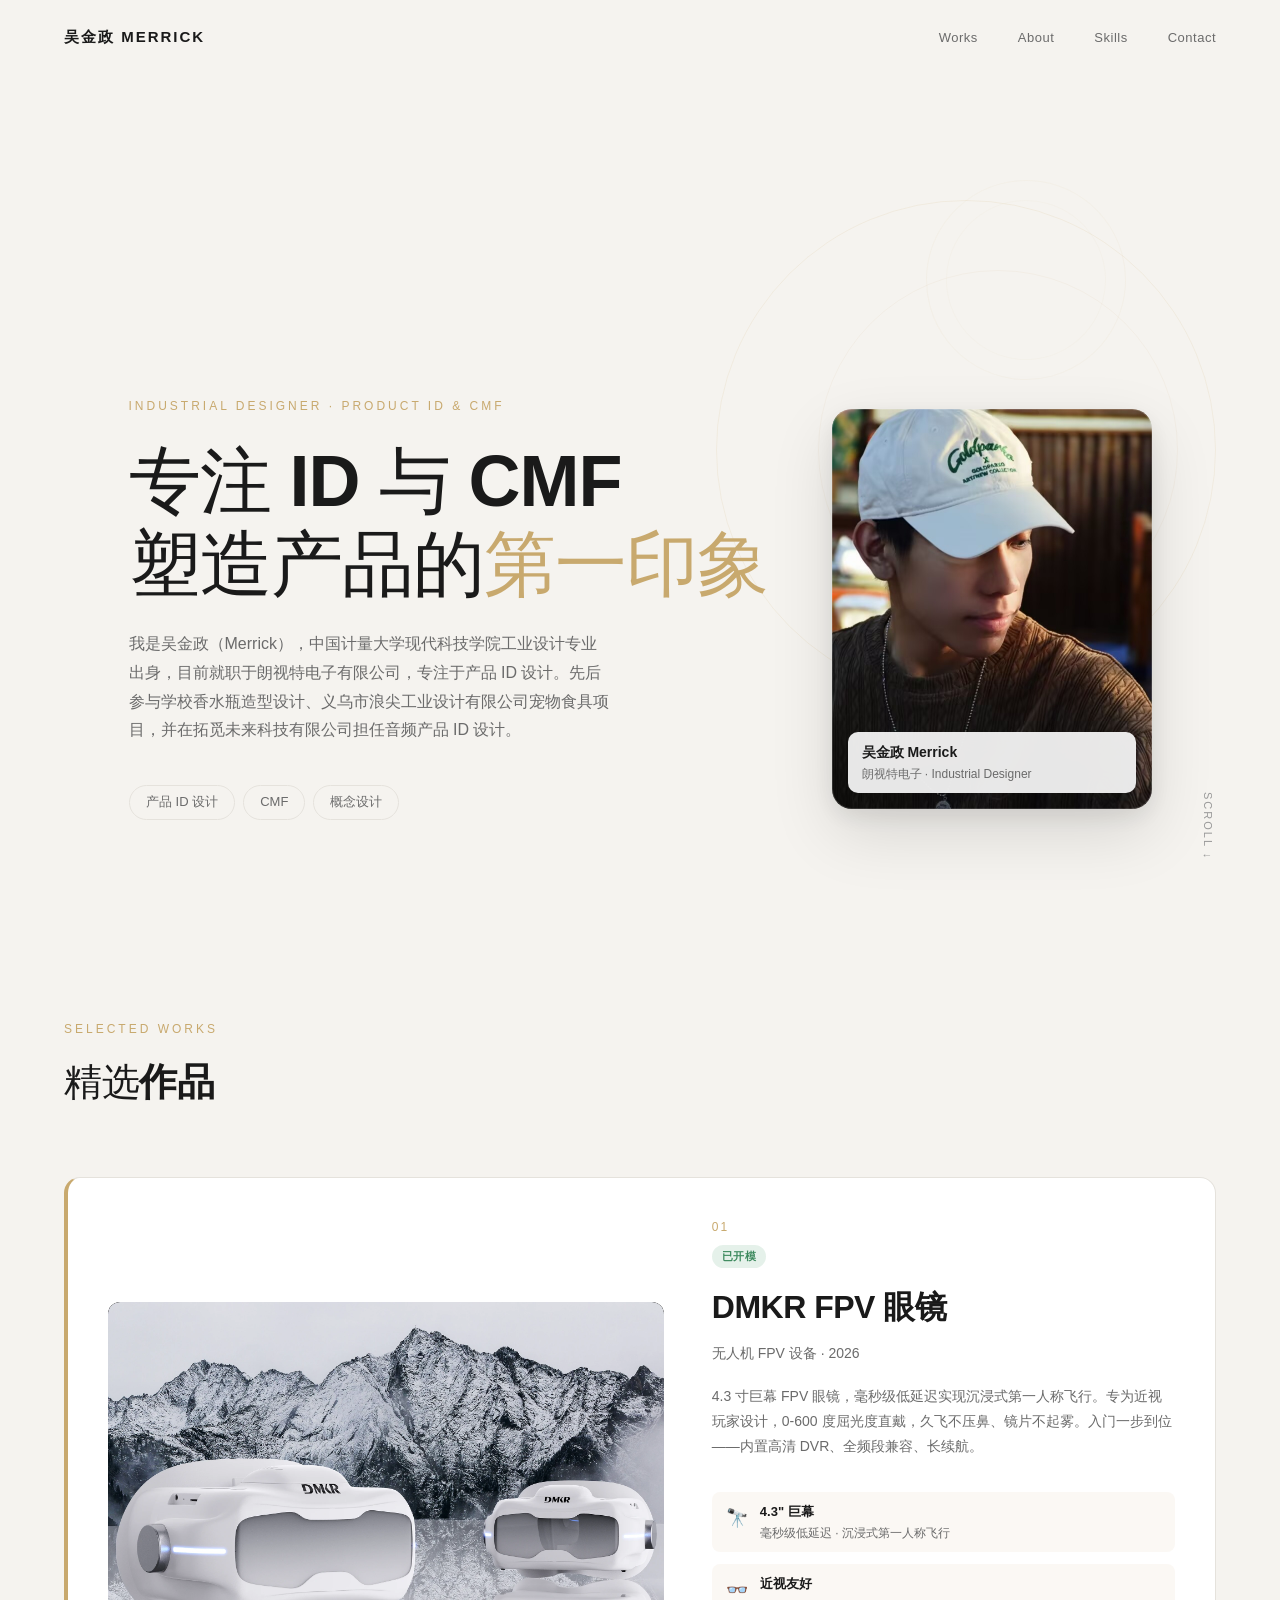
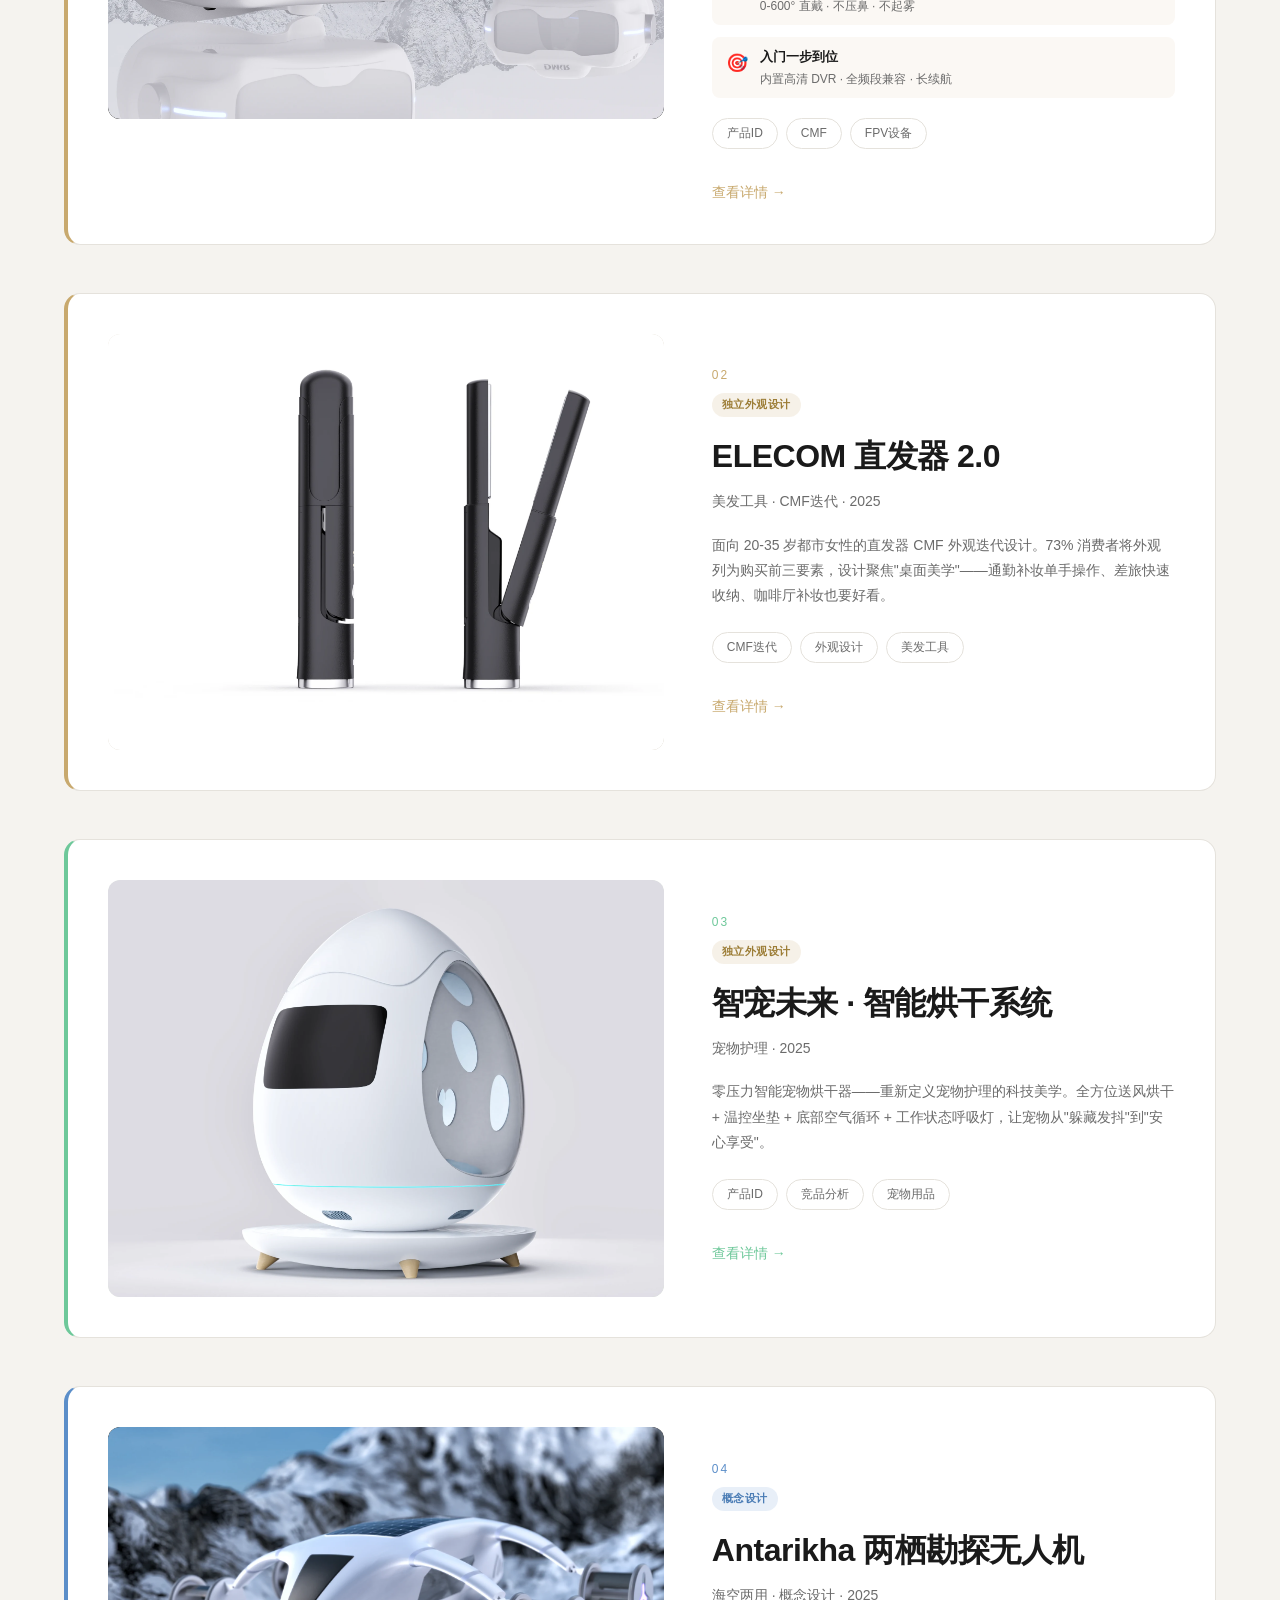
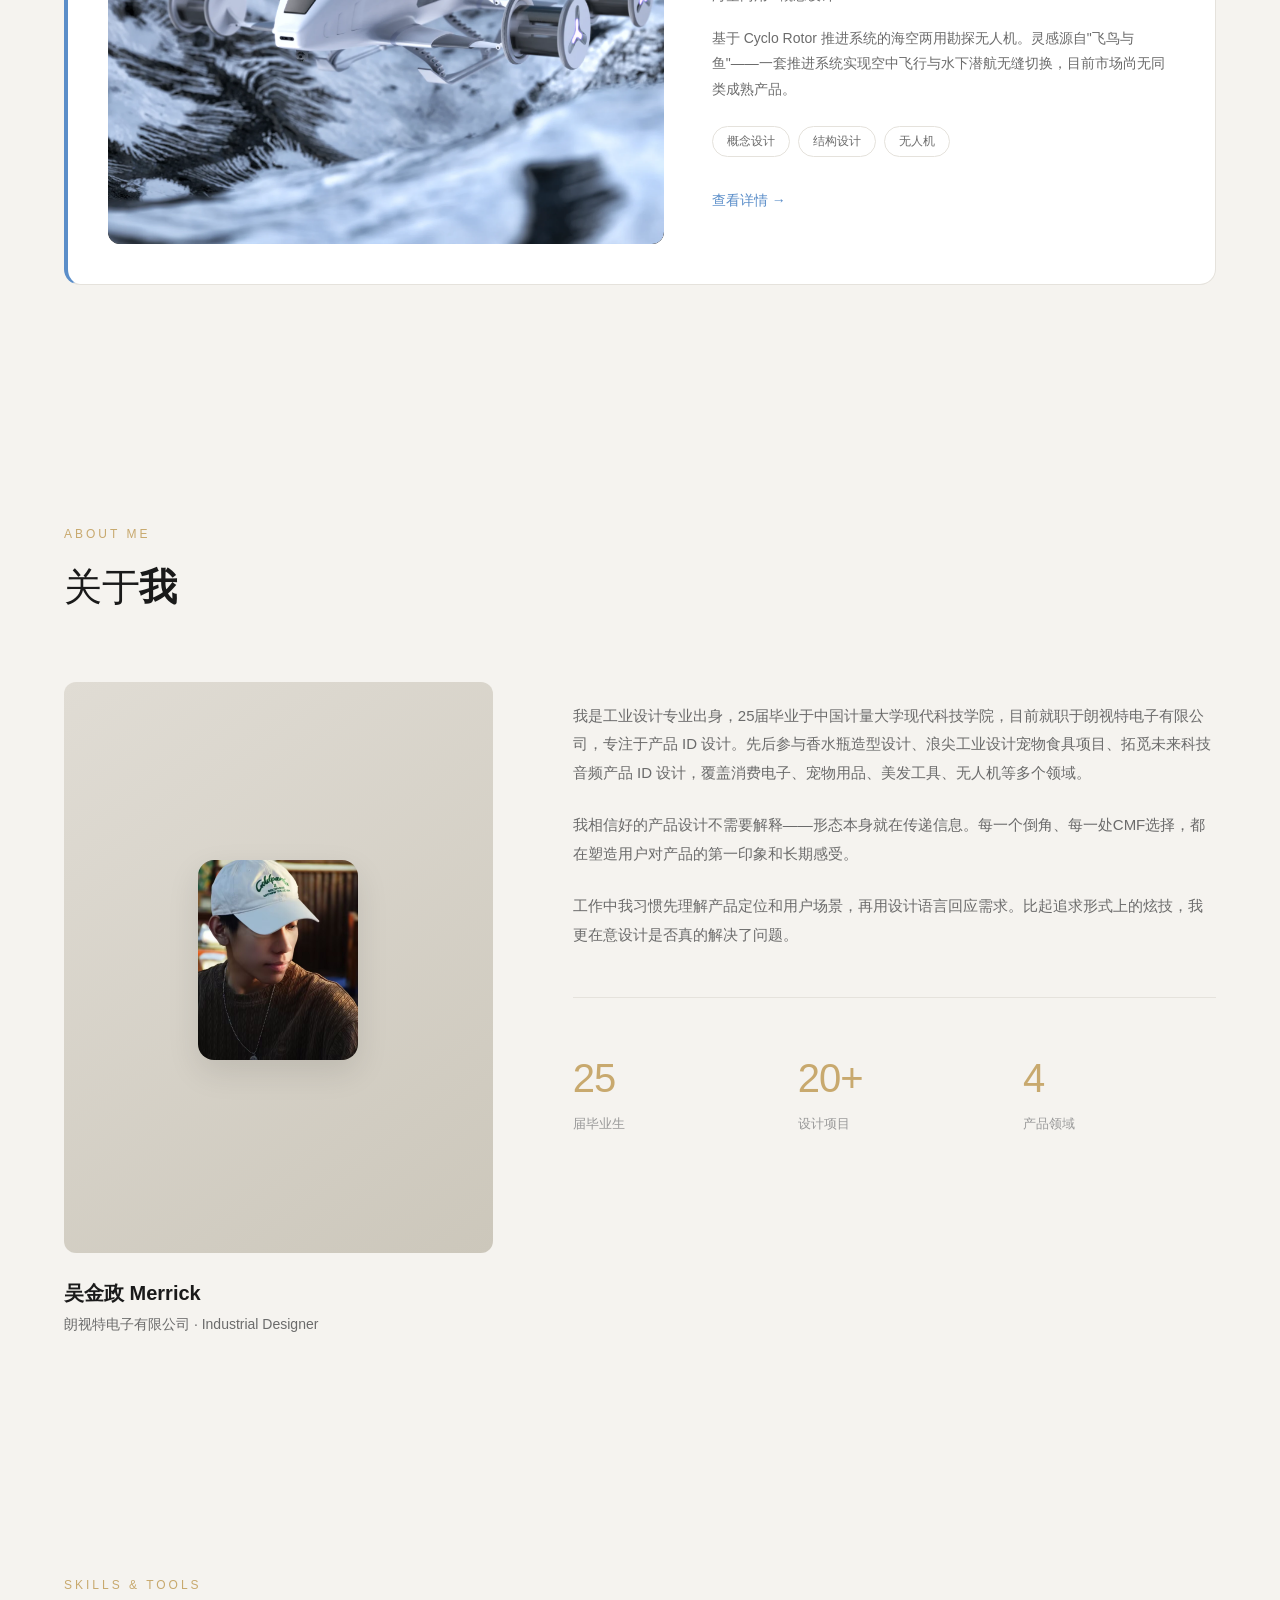
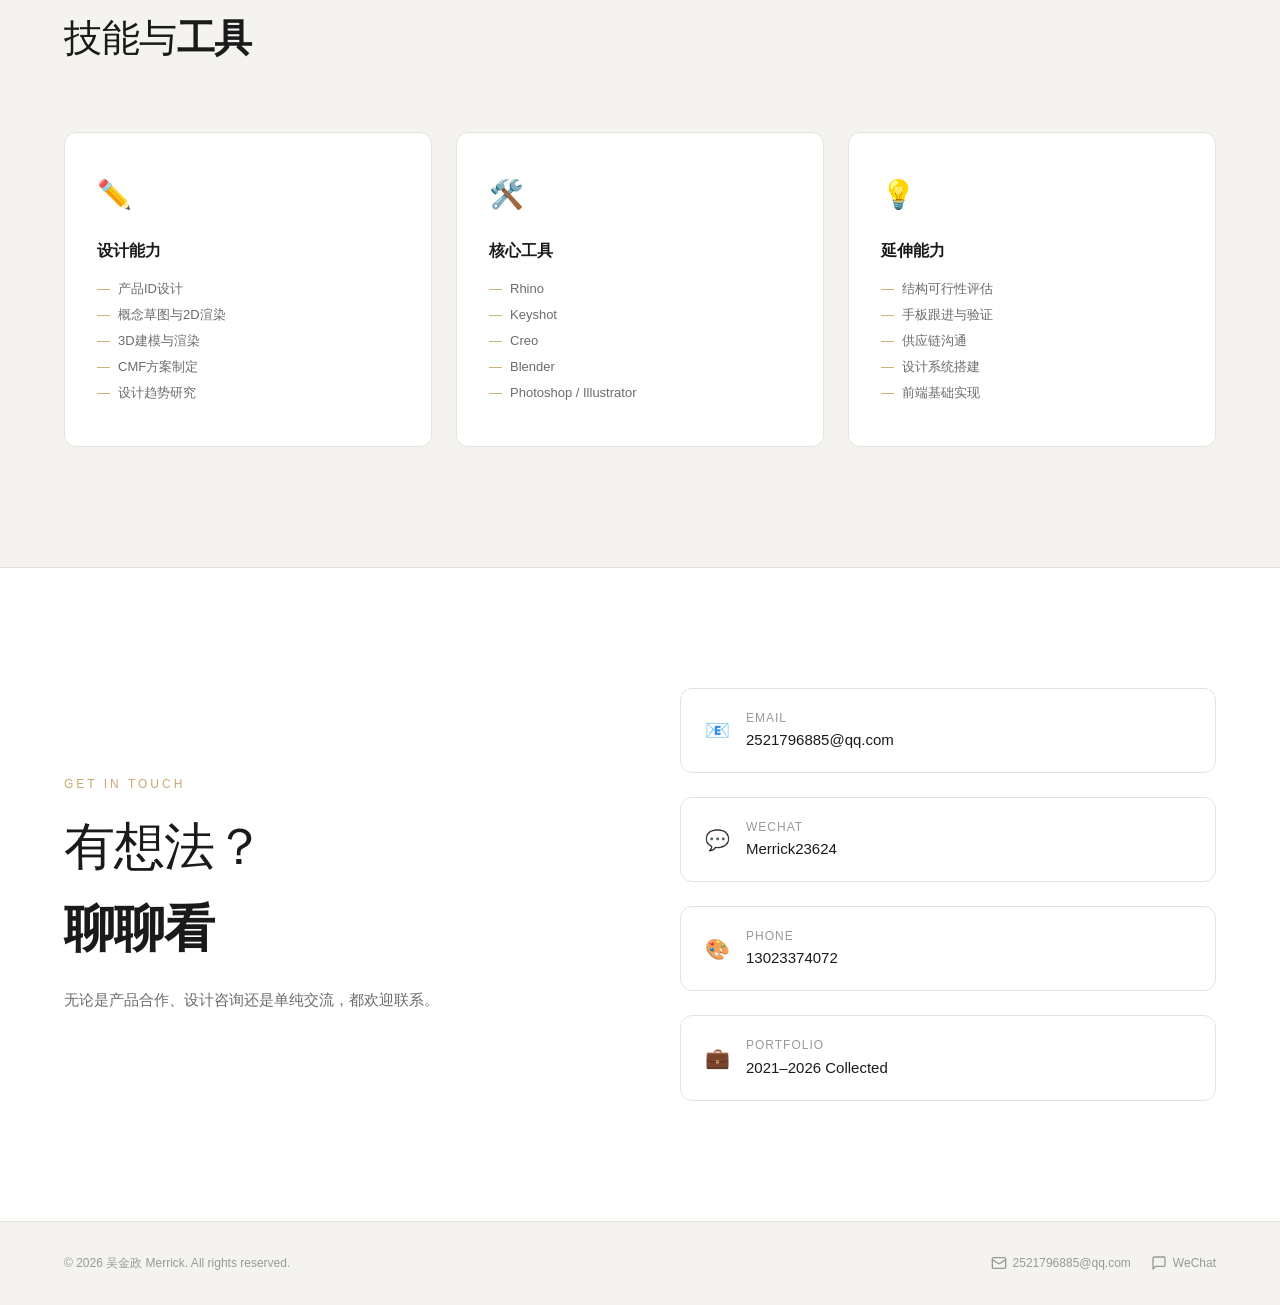
==== commit 7059ae8e: "Add editor password gate, project status labels, refine hero positioning" ====
--- a/index.html
+++ b/index.html
@@ -154,6 +154,20 @@
                 height: 150px;
             }
         }
+        /* ===== Work status badge ===== */
+        .work-status {
+            display: inline-block;
+            align-self: flex-start;
+            padding: 3px 10px;
+            border-radius: 999px;
+            font-size: 11px;
+            font-weight: 600;
+            letter-spacing: 0.5px;
+            margin: -8px 0 14px;
+        }
+        .work-status--molded { background: rgba(74,158,110,0.14); color: #3d8a5e; }
+        .work-status--freelance { background: rgba(200,169,110,0.16); color: #9c7d36; }
+        .work-status--concept { background: rgba(91,142,201,0.14); color: #4a7cb5; }
     </style>
 </head>
 <body>
@@ -192,8 +206,8 @@
         <div class="hero-deco"></div>
         <div class="hero-layout">
             <div class="hero-content-side">
-                <p class="hero-label" data-editable="text" data-edit-id="index-hero-label">Industrial Designer</p>
-                <h1 data-editable="text" data-edit-id="index-hero-title">用设计<strong>定义</strong><br>产品的<span style="color:var(--accent)">下一刻</span></h1>
+                <p class="hero-label" data-editable="text" data-edit-id="index-hero-label">Industrial Designer · Product ID &amp; CMF</p>
+                <h1 data-editable="text" data-edit-id="index-hero-title">专注 <strong>ID</strong> 与 <strong>CMF</strong><br>塑造产品的<span style="color:var(--accent)">第一印象</span></h1>
                 <p class="hero-desc" data-editable="text" data-edit-id="index-hero-desc">我是吴金政（Merrick），中国计量大学现代科技学院工业设计专业出身，目前就职于朗视特电子有限公司，专注于产品 ID 设计。先后参与学校香水瓶造型设计、义乌市浪尖工业设计有限公司宠物食具项目，并在拓觅未来科技有限公司担任音频产品 ID 设计。</p>
                 <div class="hero-tags">
                     <span class="hero-tag">产品 ID 设计</span>
@@ -230,6 +244,7 @@
                 </div>
                 <div class="work-meta">
                     <p class="work-number">01</p>
+                    <span class="work-status work-status--molded">已开模</span>
                     <h3 class="work-title" data-editable="text" data-edit-id="index-work1-title">DMKR FPV 眼镜</h3>
                     <p class="work-subtitle" data-editable="text" data-edit-id="index-work1-subtitle">无人机 FPV 设备 · 2026</p>
                     <p class="work-desc" data-editable="text" data-edit-id="index-work1-desc">4.3 寸巨幕 FPV 眼镜，毫秒级低延迟实现沉浸式第一人称飞行。专为近视玩家设计，0-600 度屈光度直戴，久飞不压鼻、镜片不起雾。入门一步到位——内置高清 DVR、全频段兼容、长续航。</p>
@@ -271,6 +286,7 @@
                 </div>
                 <div class="work-meta">
                     <p class="work-number">02</p>
+                    <span class="work-status work-status--freelance">独立外观设计</span>
                     <h3 class="work-title" data-editable="text" data-edit-id="index-work2-title">ELECOM 直发器 2.0</h3>
                     <p class="work-subtitle" data-editable="text" data-edit-id="index-work2-subtitle">美发工具 · CMF迭代 · 2025</p>
                     <p class="work-desc" data-editable="text" data-edit-id="index-work2-desc">面向 20-35 岁都市女性的直发器 CMF 外观迭代设计。73% 消费者将外观列为购买前三要素，设计聚焦"桌面美学"——通勤补妆单手操作、差旅快速收纳、咖啡厅补妆也要好看。</p>
@@ -289,6 +305,7 @@
                 </div>
                 <div class="work-meta">
                     <p class="work-number">03</p>
+                    <span class="work-status work-status--freelance">独立外观设计</span>
                     <h3 class="work-title" data-editable="text" data-edit-id="index-work3-title">智宠未来 · 智能烘干系统</h3>
                     <p class="work-subtitle" data-editable="text" data-edit-id="index-work3-subtitle">宠物护理 · 2025</p>
                     <p class="work-desc" data-editable="text" data-edit-id="index-work3-desc">零压力智能宠物烘干器——重新定义宠物护理的科技美学。全方位送风烘干 + 温控坐垫 + 底部空气循环 + 工作状态呼吸灯，让宠物从"躲藏发抖"到"安心享受"。</p>
@@ -307,6 +324,7 @@
                 </div>
                 <div class="work-meta">
                     <p class="work-number">04</p>
+                    <span class="work-status work-status--concept">概念设计</span>
                     <h3 class="work-title" data-editable="text" data-edit-id="index-work4-title">Antarikha 两栖勘探无人机</h3>
                     <p class="work-subtitle" data-editable="text" data-edit-id="index-work4-subtitle">海空两用 · 概念设计 · 2025</p>
                     <p class="work-desc" data-editable="text" data-edit-id="index-work4-desc">基于 Cyclo Rotor 推进系统的海空两用勘探无人机。灵感源自"飞鸟与鱼"——一套推进系统实现空中飞行与水下潜航无缝切换，目前市场尚无同类成熟产品。</p>
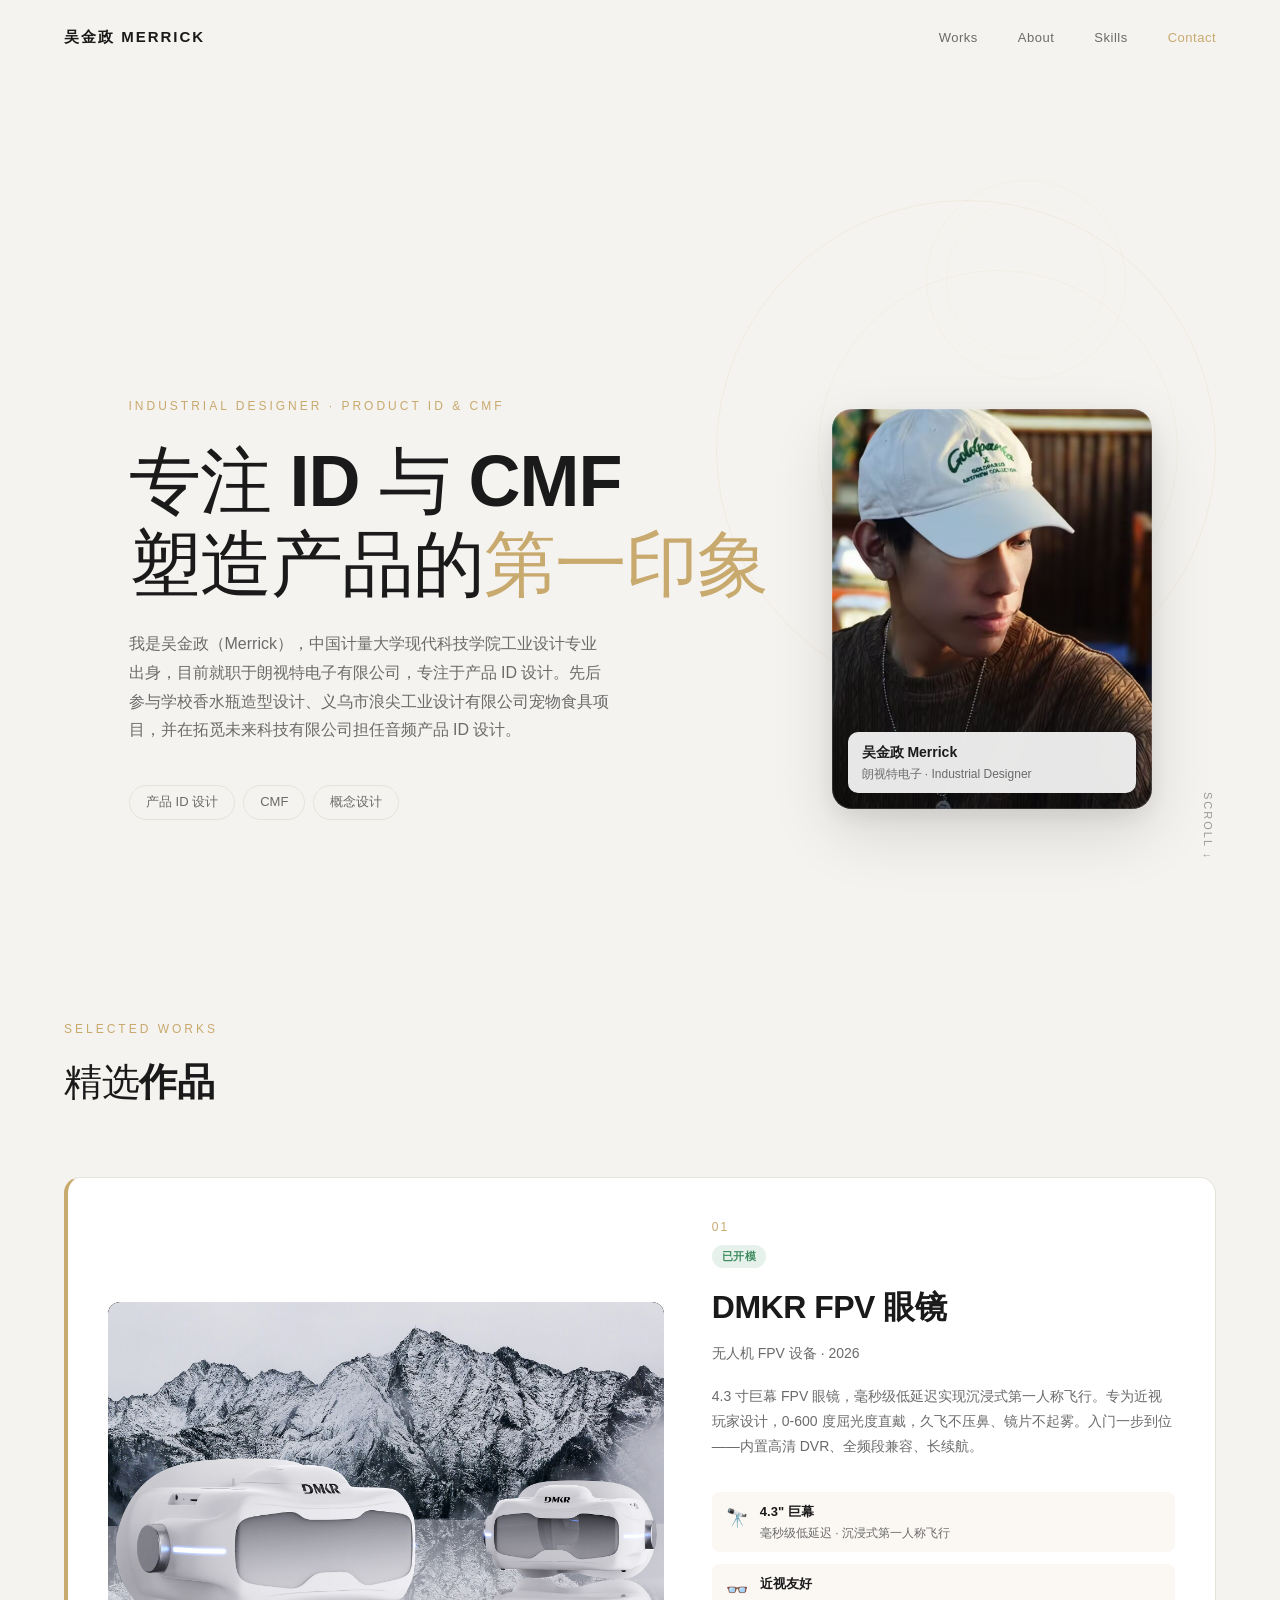
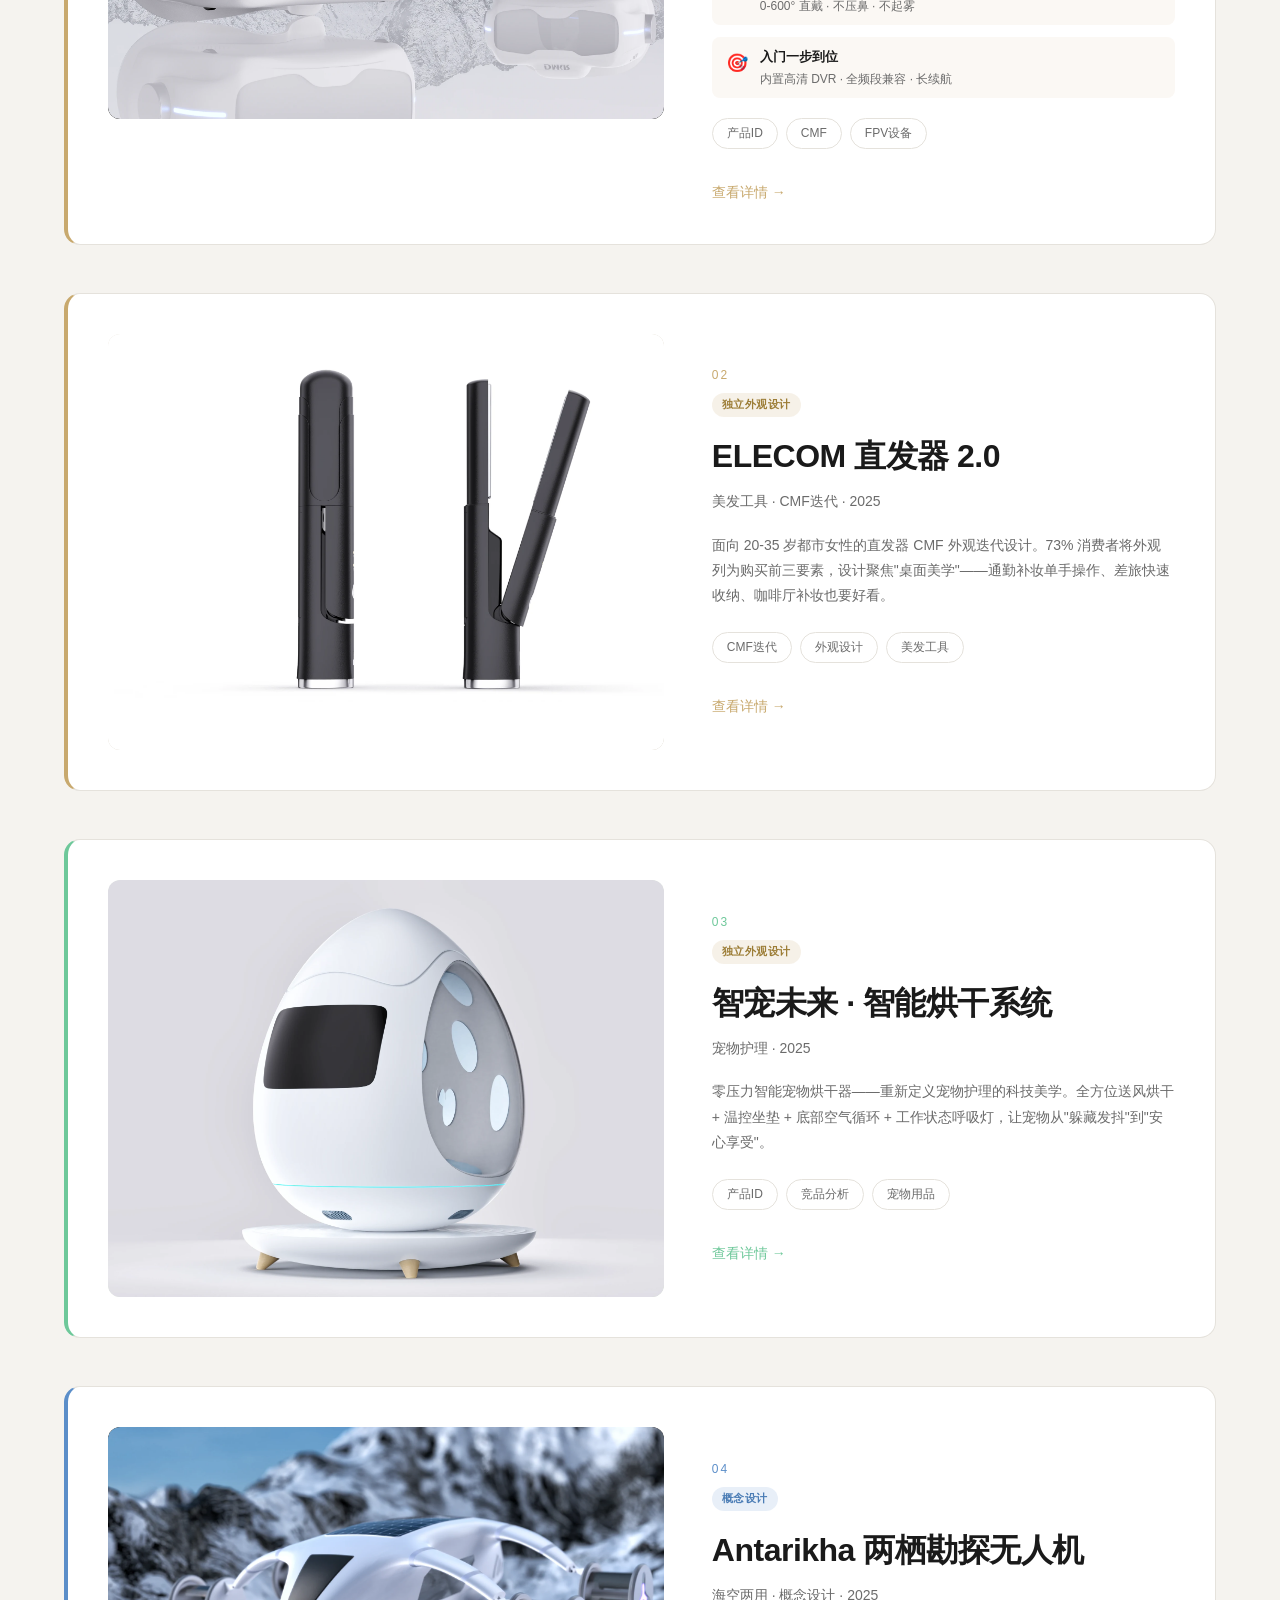
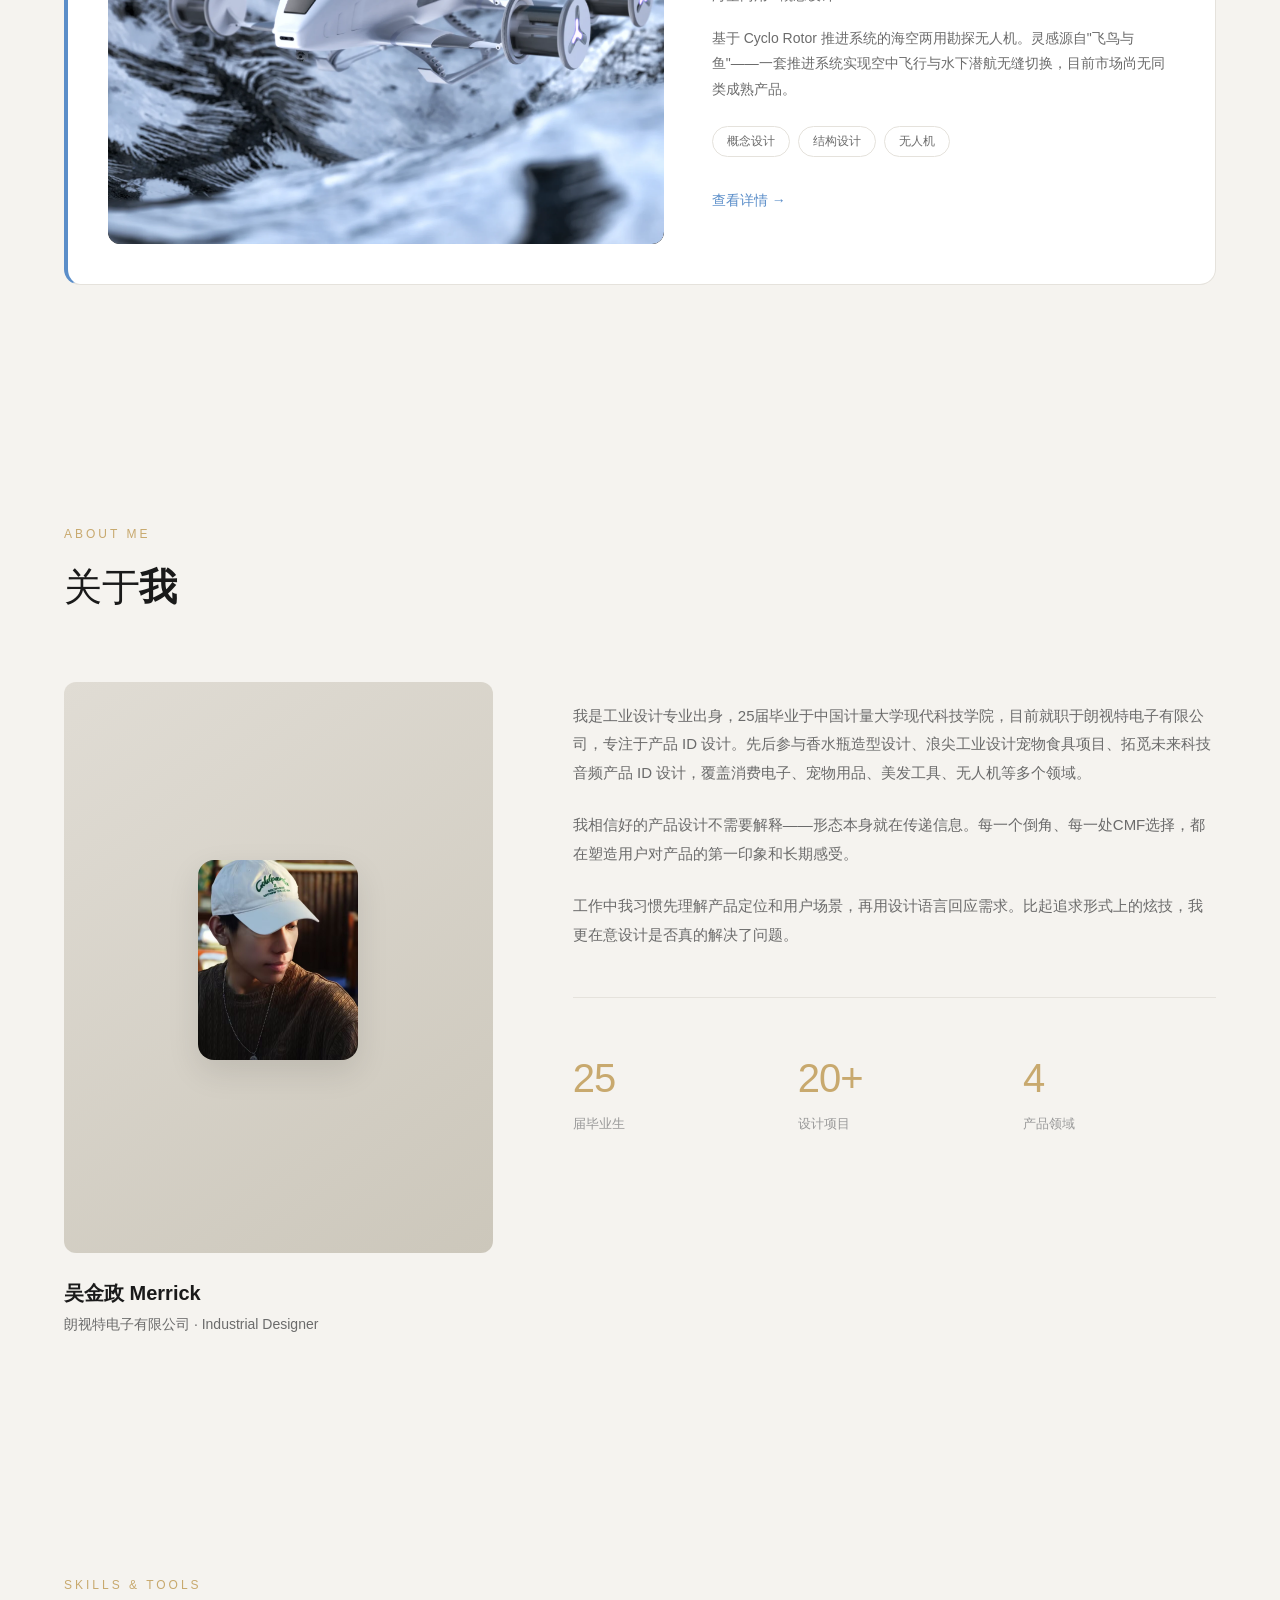
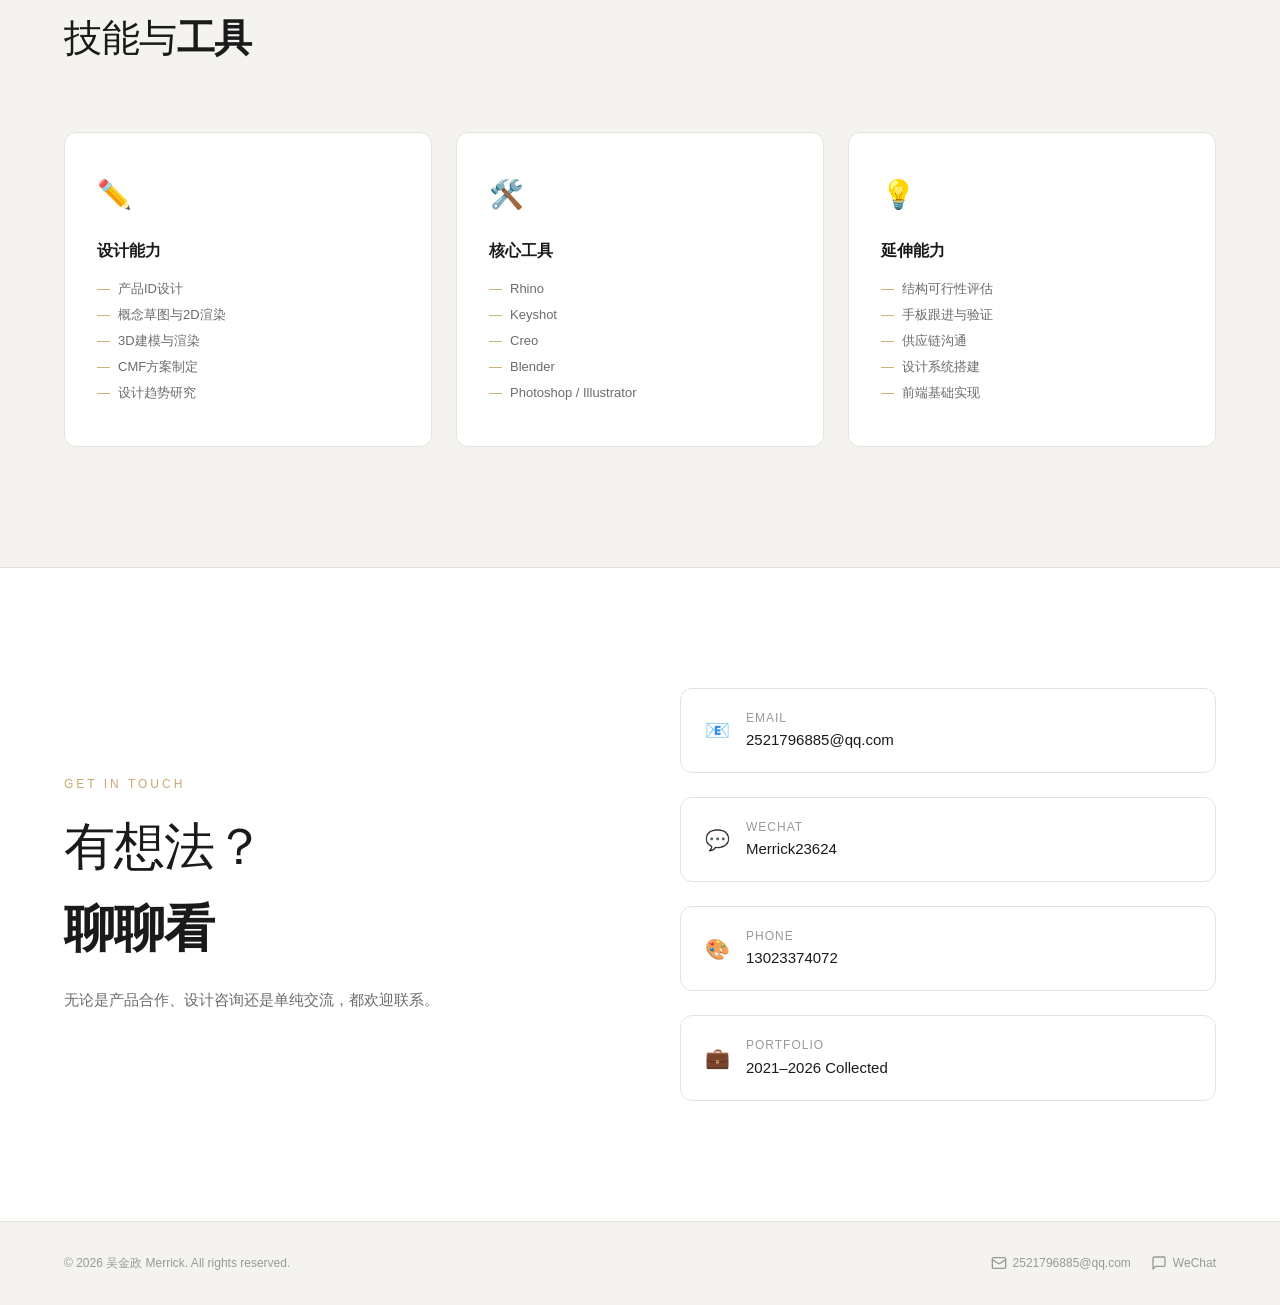
==== commit f5a70f89: "Improve interactions: anchor offset, scrollspy, focus a11y, reduced-motion, hero/menu polish" ====
--- a/index.html
+++ b/index.html
@@ -508,6 +508,28 @@
             document.getElementById('backToTop').classList.toggle('visible', window.scrollY > window.innerHeight);
         });
 
+        /* ===== Nav active state (scrollspy) ===== */
+        const navLinkEls = document.querySelectorAll('.nav-links a');
+        const sectionEls = document.querySelectorAll('section[id]');
+        const spyObserver = new IntersectionObserver((entries) => {
+            entries.forEach(entry => {
+                if (entry.isIntersecting) {
+                    navLinkEls.forEach(a => a.classList.toggle('active', a.getAttribute('href') === '#' + entry.target.id));
+                }
+            });
+        }, { rootMargin: '-40% 0px -55% 0px', threshold: 0 });
+        sectionEls.forEach(s => spyObserver.observe(s));
+
+        /* ===== Hero scroll indicator clickable ===== */
+        const heroScrollEl = document.querySelector('.hero-scroll');
+        if (heroScrollEl) {
+            heroScrollEl.style.cursor = 'pointer';
+            heroScrollEl.addEventListener('click', () => {
+                const worksEl = document.getElementById('works');
+                if (worksEl) worksEl.scrollIntoView({ behavior: 'smooth' });
+            });
+        }
+
         /* ===== Back to top ===== */
         document.getElementById('backToTop').addEventListener('click', () => {
             window.scrollTo({ top: 0, behavior: 'smooth' });
@@ -561,6 +583,9 @@
         document.querySelectorAll('.menu-link').forEach(link => {
             link.addEventListener('click', closeMenu);
         });
+        document.addEventListener('keydown', (e) => {
+            if (e.key === 'Escape' && menuPanel.classList.contains('open')) closeMenu();
+        });
 
         /* ===== Lightbox ===== */
         const lightbox = document.getElementById('lightbox');
--- a/common.css
+++ b/common.css
@@ -24,7 +24,7 @@
     --transition: 0.4s cubic-bezier(0.25, 0.1, 0.25, 1);
 }
 
-html { scroll-behavior: smooth; }
+html { scroll-behavior: smooth; scroll-padding-top: 88px; }
 
 body {
     font-family: -apple-system, 'Helvetica Neue', 'PingFang SC', sans-serif;
@@ -40,6 +40,13 @@
 a { color: inherit; text-decoration: none; }
 img { display: block; max-width: 100%; }
 
+/* ===== Focus visibility (keyboard) ===== */
+:focus-visible {
+    outline: 2px solid var(--accent);
+    outline-offset: 3px;
+    border-radius: 4px;
+}
+
 /* ===== Scrollbar ===== */
 ::-webkit-scrollbar { width: 4px; }
 ::-webkit-scrollbar-track { background: var(--bg); }
@@ -78,6 +85,7 @@
     transition: var(--transition);
 }
 .nav-links a:hover { color: var(--text-primary); }
+.nav-links a.active { color: var(--accent); }
 
 /* ===== Back Nav (Detail Pages) ===== */
 .back-nav {
@@ -904,3 +912,15 @@
     .lightbox-next { right: 8px; width: 44px; height: 44px; font-size: 22px; }
     .lightbox-hint { display: block; }
 }
+
+
+/* ===== Reduced motion ===== */
+@media (prefers-reduced-motion: reduce) {
+    html { scroll-behavior: auto; }
+    *, *::before, *::after {
+        animation-duration: 0.01ms !important;
+        animation-iteration-count: 1 !important;
+        transition-duration: 0.01ms !important;
+    }
+    .reveal { opacity: 1 !important; transform: none !important; }
+}
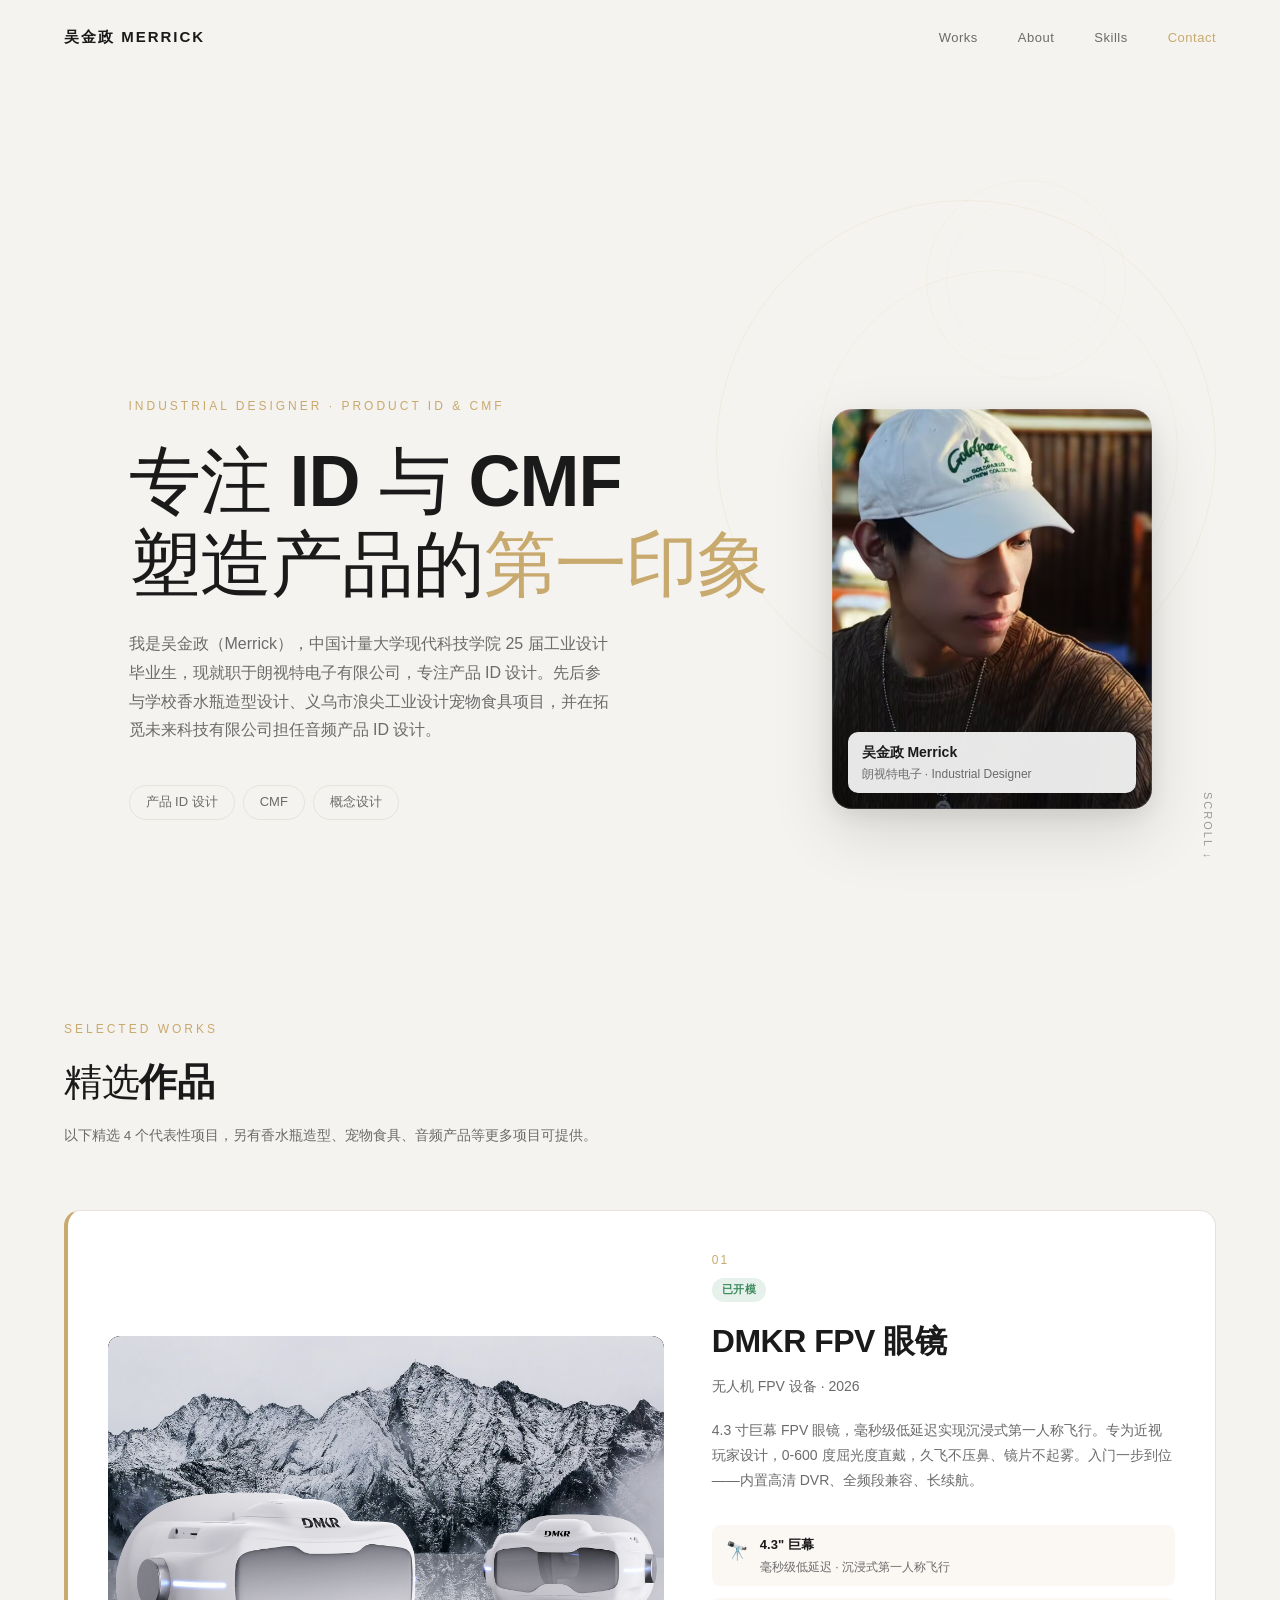
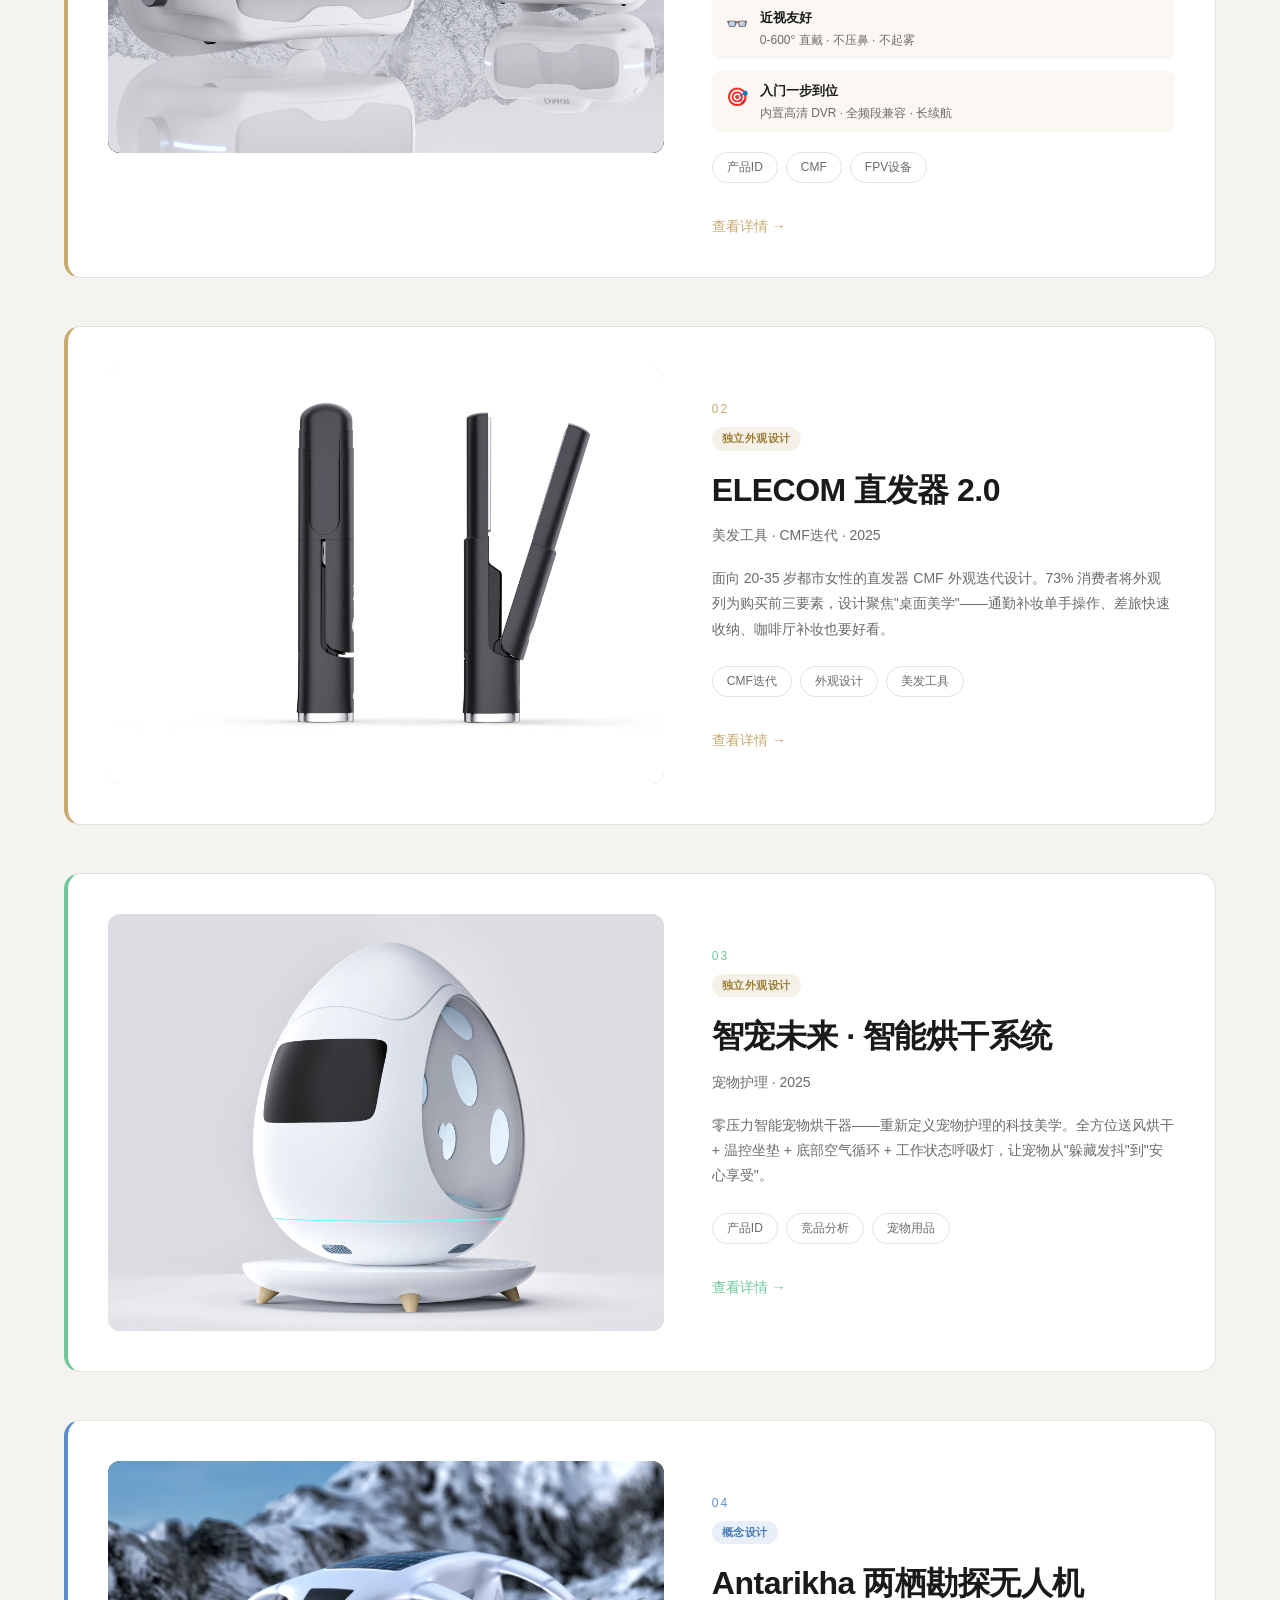
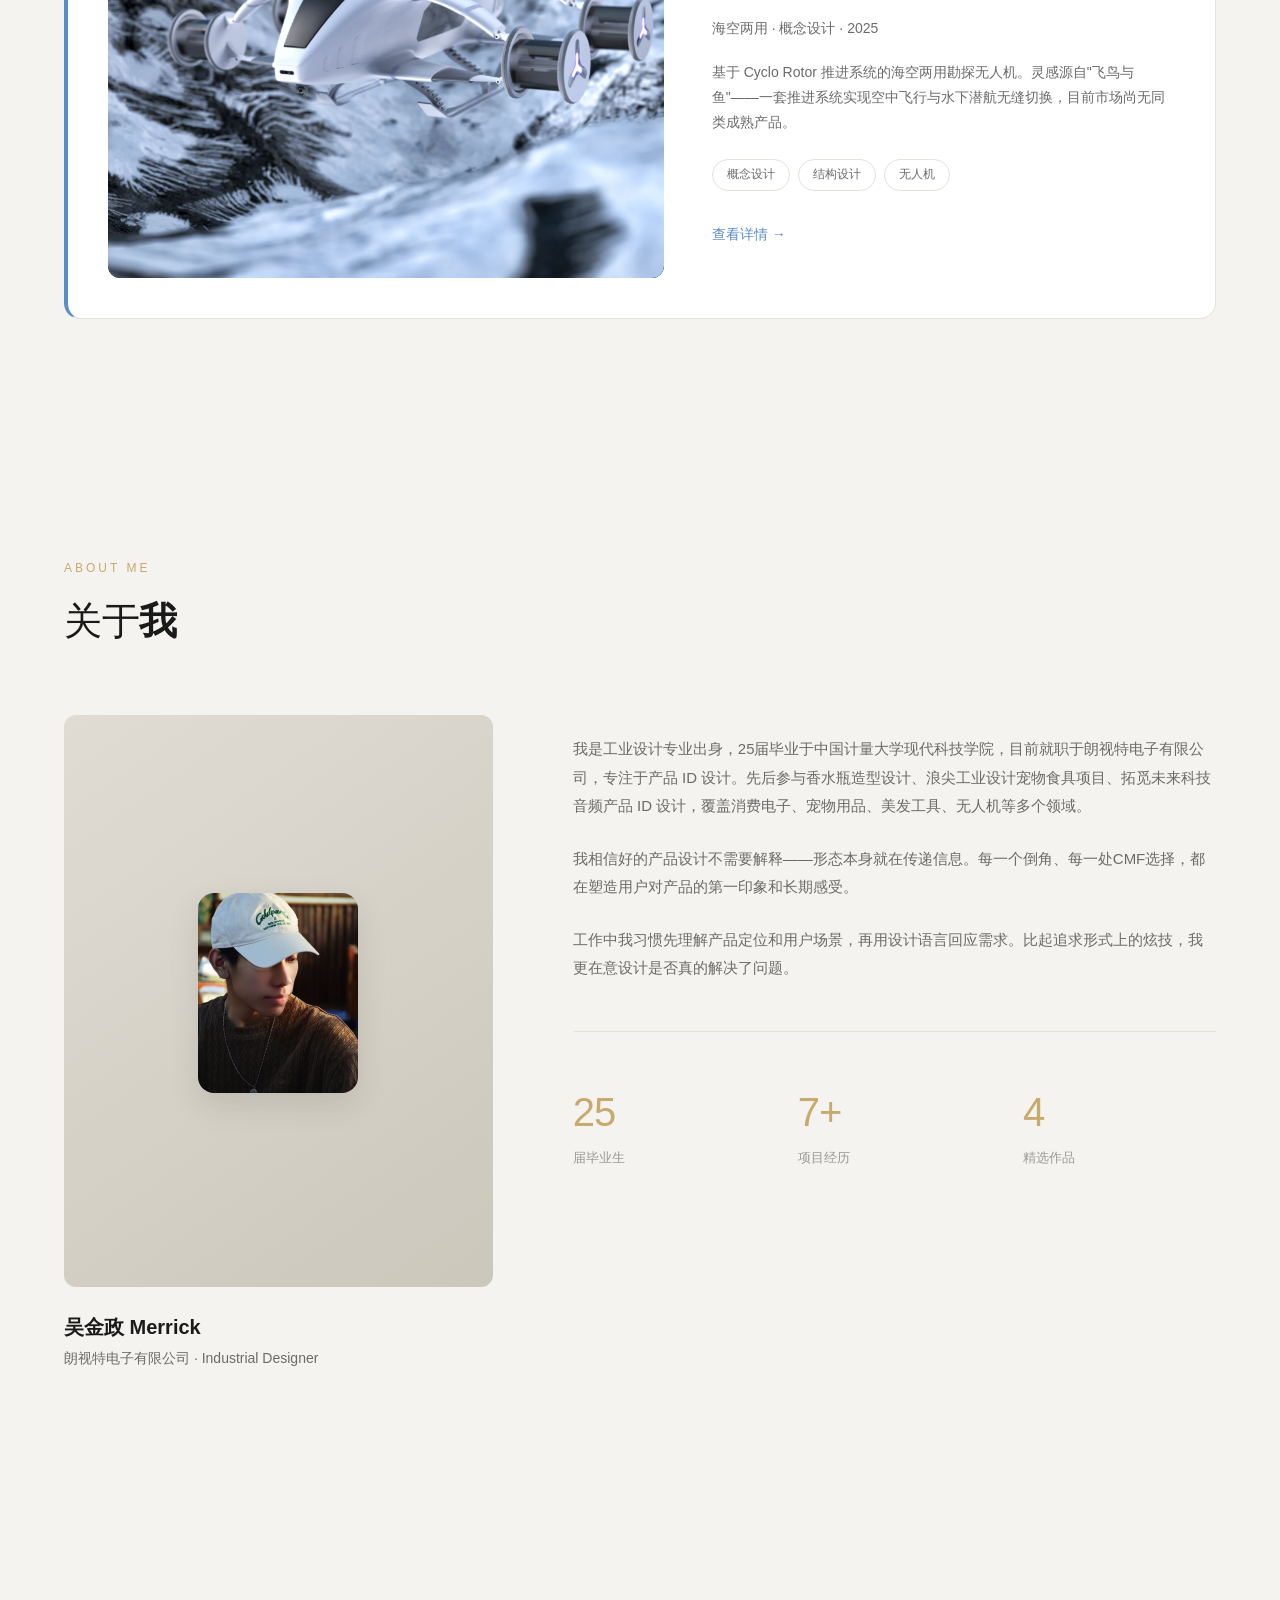
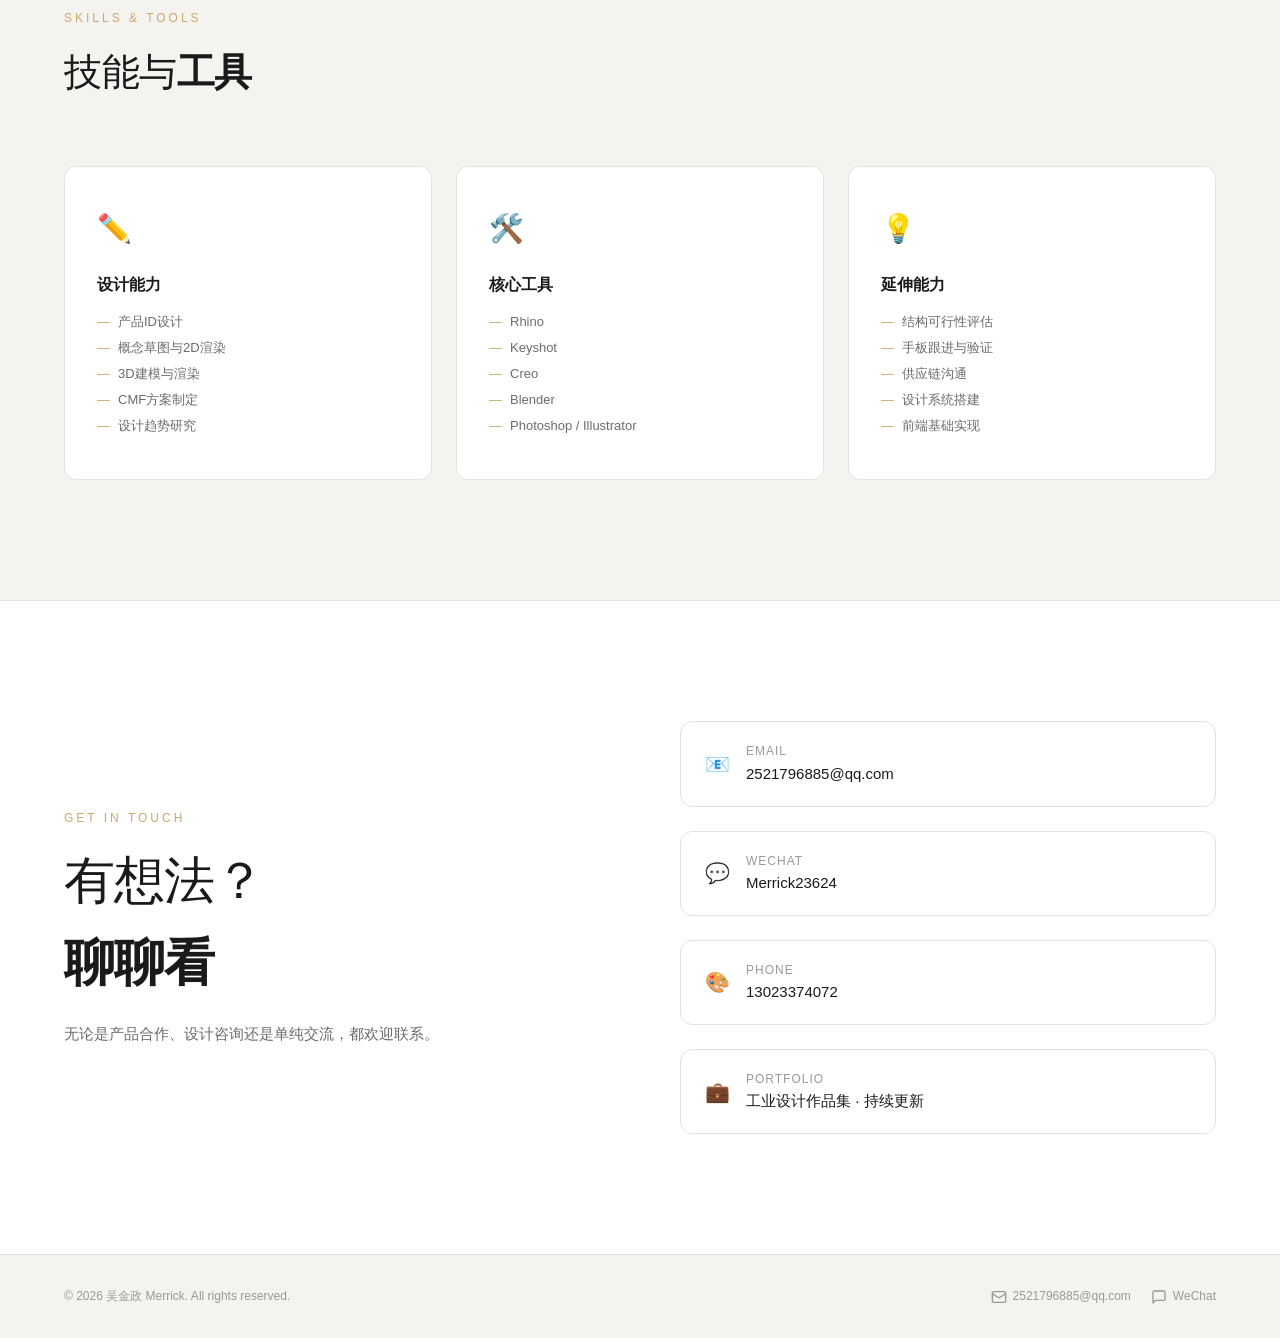
==== commit d37414a2: "Content layer: add project brief blocks, unify identity, fix stats, add data-source & ELECOM disclai" ====
--- a/index.html
+++ b/index.html
@@ -208,7 +208,7 @@
             <div class="hero-content-side">
                 <p class="hero-label" data-editable="text" data-edit-id="index-hero-label">Industrial Designer · Product ID &amp; CMF</p>
                 <h1 data-editable="text" data-edit-id="index-hero-title">专注 <strong>ID</strong> 与 <strong>CMF</strong><br>塑造产品的<span style="color:var(--accent)">第一印象</span></h1>
-                <p class="hero-desc" data-editable="text" data-edit-id="index-hero-desc">我是吴金政（Merrick），中国计量大学现代科技学院工业设计专业出身，目前就职于朗视特电子有限公司，专注于产品 ID 设计。先后参与学校香水瓶造型设计、义乌市浪尖工业设计有限公司宠物食具项目，并在拓觅未来科技有限公司担任音频产品 ID 设计。</p>
+                <p class="hero-desc" data-editable="text" data-edit-id="index-hero-desc">我是吴金政（Merrick），中国计量大学现代科技学院 25 届工业设计毕业生，现就职于朗视特电子有限公司，专注产品 ID 设计。先后参与学校香水瓶造型设计、义乌市浪尖工业设计宠物食具项目，并在拓觅未来科技有限公司担任音频产品 ID 设计。</p>
                 <div class="hero-tags">
                     <span class="hero-tag">产品 ID 设计</span>
                     <span class="hero-tag">CMF</span>
@@ -234,6 +234,7 @@
             <div>
                 <p class="section-label">Selected Works</p>
                 <h2 class="section-title">精选<strong>作品</strong></h2>
+                <p class="section-subtitle-note">以下精选 4 个代表性项目，另有香水瓶造型、宠物食具、音频产品等更多项目可提供。</p>
             </div>
         </div>
 
@@ -367,12 +368,12 @@
                         <div class="stat-label">届毕业生</div>
                     </div>
                     <div>
-                        <div class="stat-num">20+</div>
-                        <div class="stat-label">设计项目</div>
+                        <div class="stat-num">7+</div>
+                        <div class="stat-label">项目经历</div>
                     </div>
                     <div>
                         <div class="stat-num">4</div>
-                        <div class="stat-label">产品领域</div>
+                        <div class="stat-label">精选作品</div>
                     </div>
                 </div>
             </div>
@@ -458,7 +459,7 @@
                     <div class="contact-row-icon">💼</div>
                     <div>
                         <p class="contact-row-label">Portfolio</p>
-                        <p class="contact-row-value">2021–2026 Collected</p>
+                        <p class="contact-row-value">工业设计作品集 · 持续更新</p>
                     </div>
                 </div>
             </div>
--- a/common.css
+++ b/common.css
@@ -20,6 +20,9 @@
     --green: #4a9e6e;
     --blue: #5b8ec9;
     --border: #e5e2dc;
+    --border-light: #eeebe4;
+    --bg-card: #fbfaf7;
+    --text-tertiary: #a8a5a0;
     --radius: 12px;
     --transition: 0.4s cubic-bezier(0.25, 0.1, 0.25, 1);
 }
@@ -924,3 +927,36 @@
     }
     .reveal { opacity: 1 !important; transform: none !important; }
 }
+
+/* ===== Project Brief (content-layer) ===== */
+.brief-section { padding: 0 64px; max-width: 1200px; margin: 0 auto; }
+.brief-card {
+    display: grid; grid-template-columns: 1fr 1.25fr; gap: 44px;
+    background: var(--bg-white); border: 1px solid var(--border);
+    border-left: 4px solid var(--accent); border-radius: var(--radius);
+    padding: 36px 40px;
+}
+.brief-meta { display: flex; flex-direction: column; }
+.brief-meta-item { display: flex; flex-direction: column; gap: 4px; padding: 13px 0; border-bottom: 1px solid var(--border); }
+.brief-meta-item:first-child { padding-top: 0; }
+.brief-meta-item:last-child { border-bottom: none; padding-bottom: 0; }
+.brief-meta-label { font-size: 11px; letter-spacing: 0.08em; text-transform: uppercase; color: var(--text-dim); }
+.brief-meta-value { font-size: 15px; font-weight: 600; color: var(--text-primary); line-height: 1.55; }
+.brief-role { border-left: 1px solid var(--border); padding-left: 44px; }
+.brief-role-title { font-size: 15px; font-weight: 600; margin-bottom: 16px; }
+.brief-role ul { list-style: none; }
+.brief-role li { position: relative; padding-left: 22px; margin-bottom: 12px; font-size: 13.5px; color: var(--text-secondary); line-height: 1.75; }
+.brief-role li::before { content: ''; position: absolute; left: 0; top: 10px; width: 7px; height: 7px; border-radius: 50%; background: var(--accent); }
+.brief-note { margin-top: 18px; padding-top: 14px; border-top: 1px dashed var(--border); font-size: 12px; color: var(--text-dim); line-height: 1.7; }
+
+/* ===== Data source note ===== */
+.data-note { margin-top: 20px; font-size: 12px; color: var(--text-dim); line-height: 1.7; }
+
+/* ===== Index section subtitle note ===== */
+.section-subtitle-note { margin-top: 12px; font-size: 13.5px; color: var(--text-secondary); max-width: 640px; }
+
+@media (max-width: 900px) {
+    .brief-section { padding: 0 24px; }
+    .brief-card { grid-template-columns: 1fr; gap: 24px; padding: 28px 24px; }
+    .brief-role { border-left: none; padding-left: 0; border-top: 1px solid var(--border); padding-top: 24px; }
+}
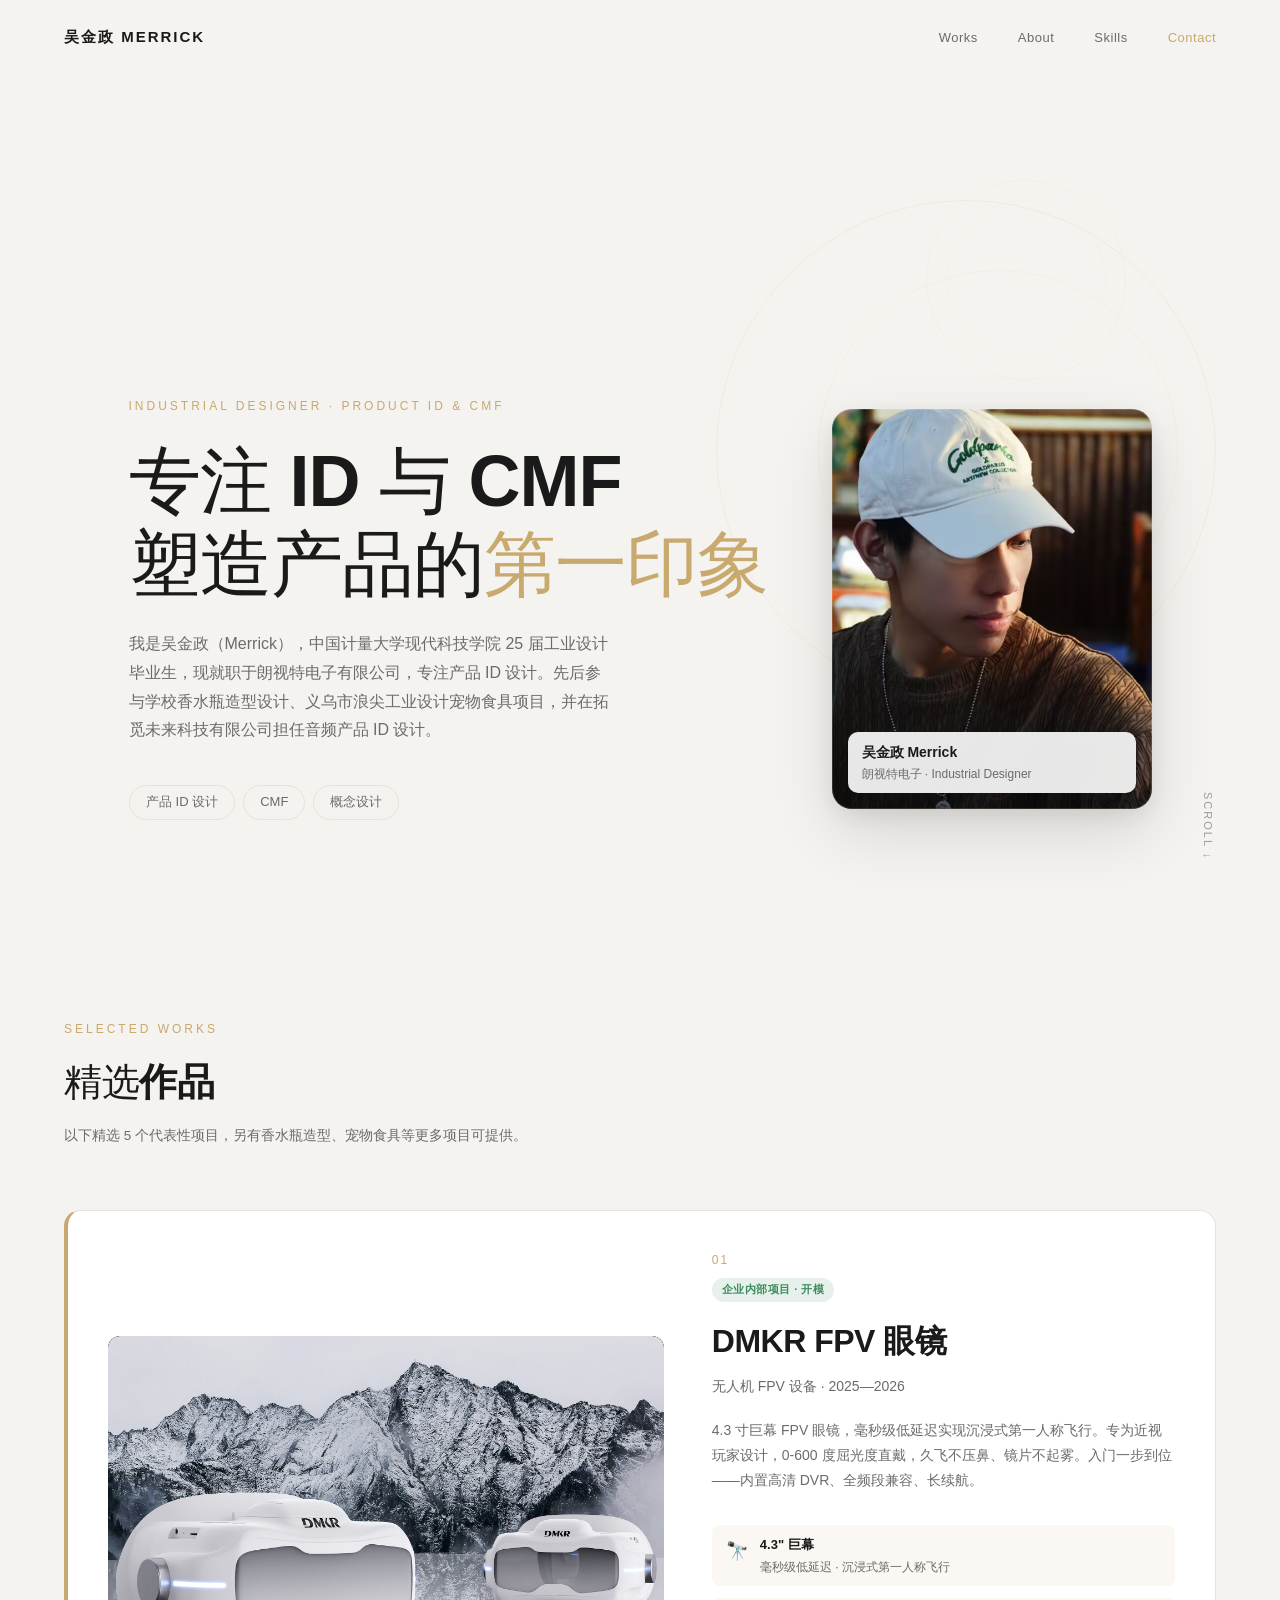
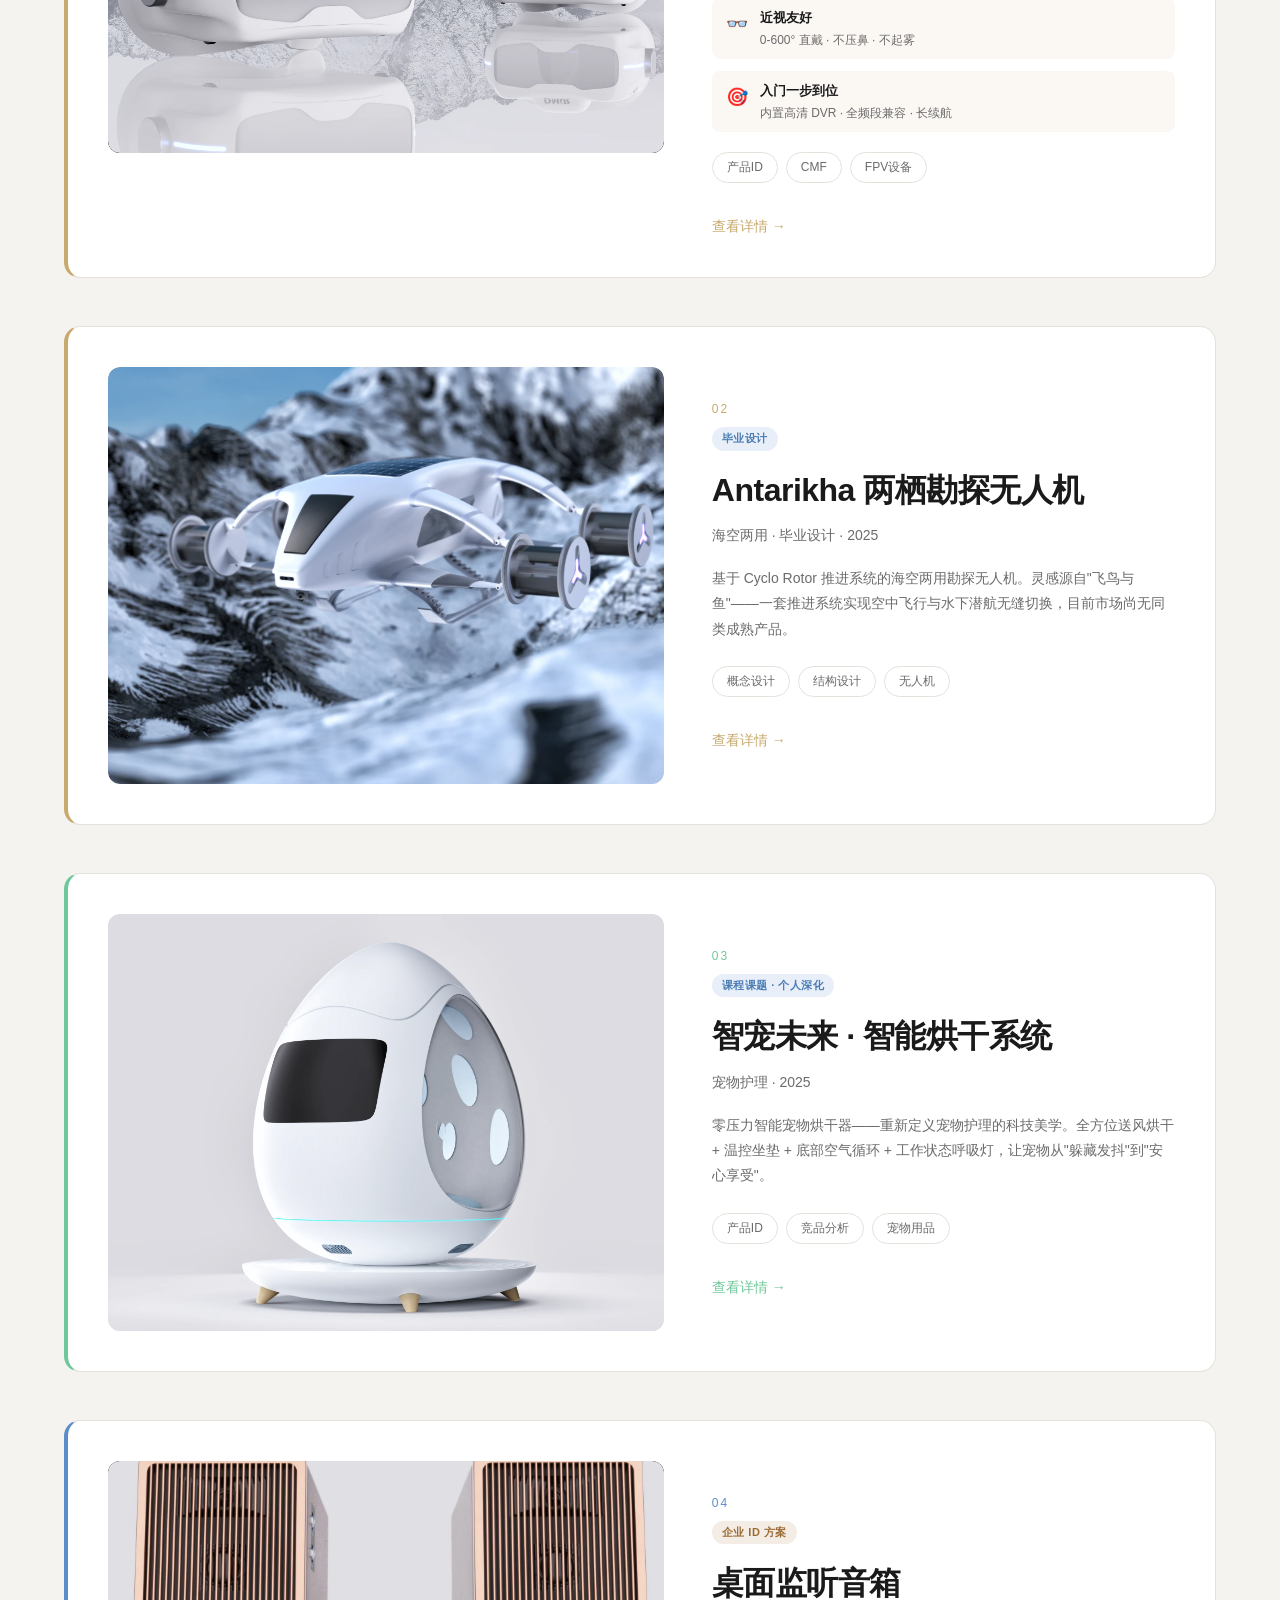
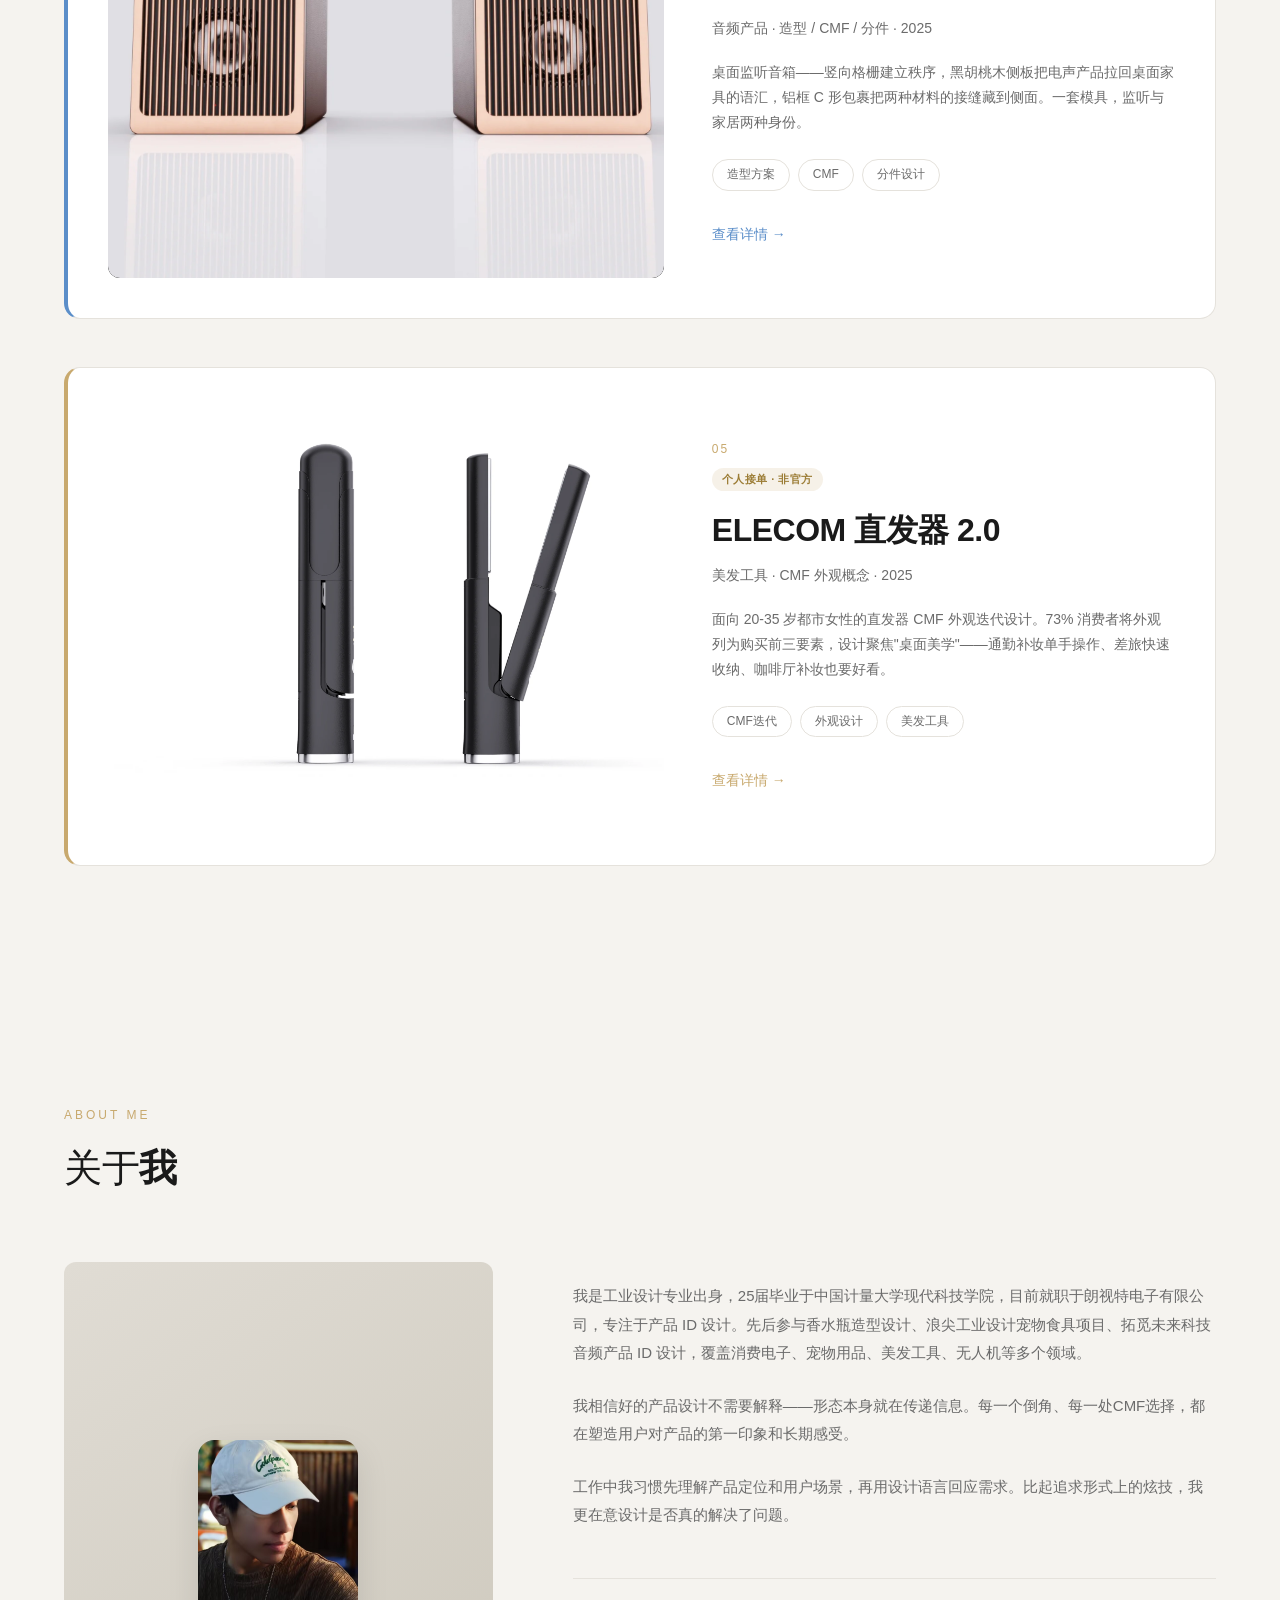
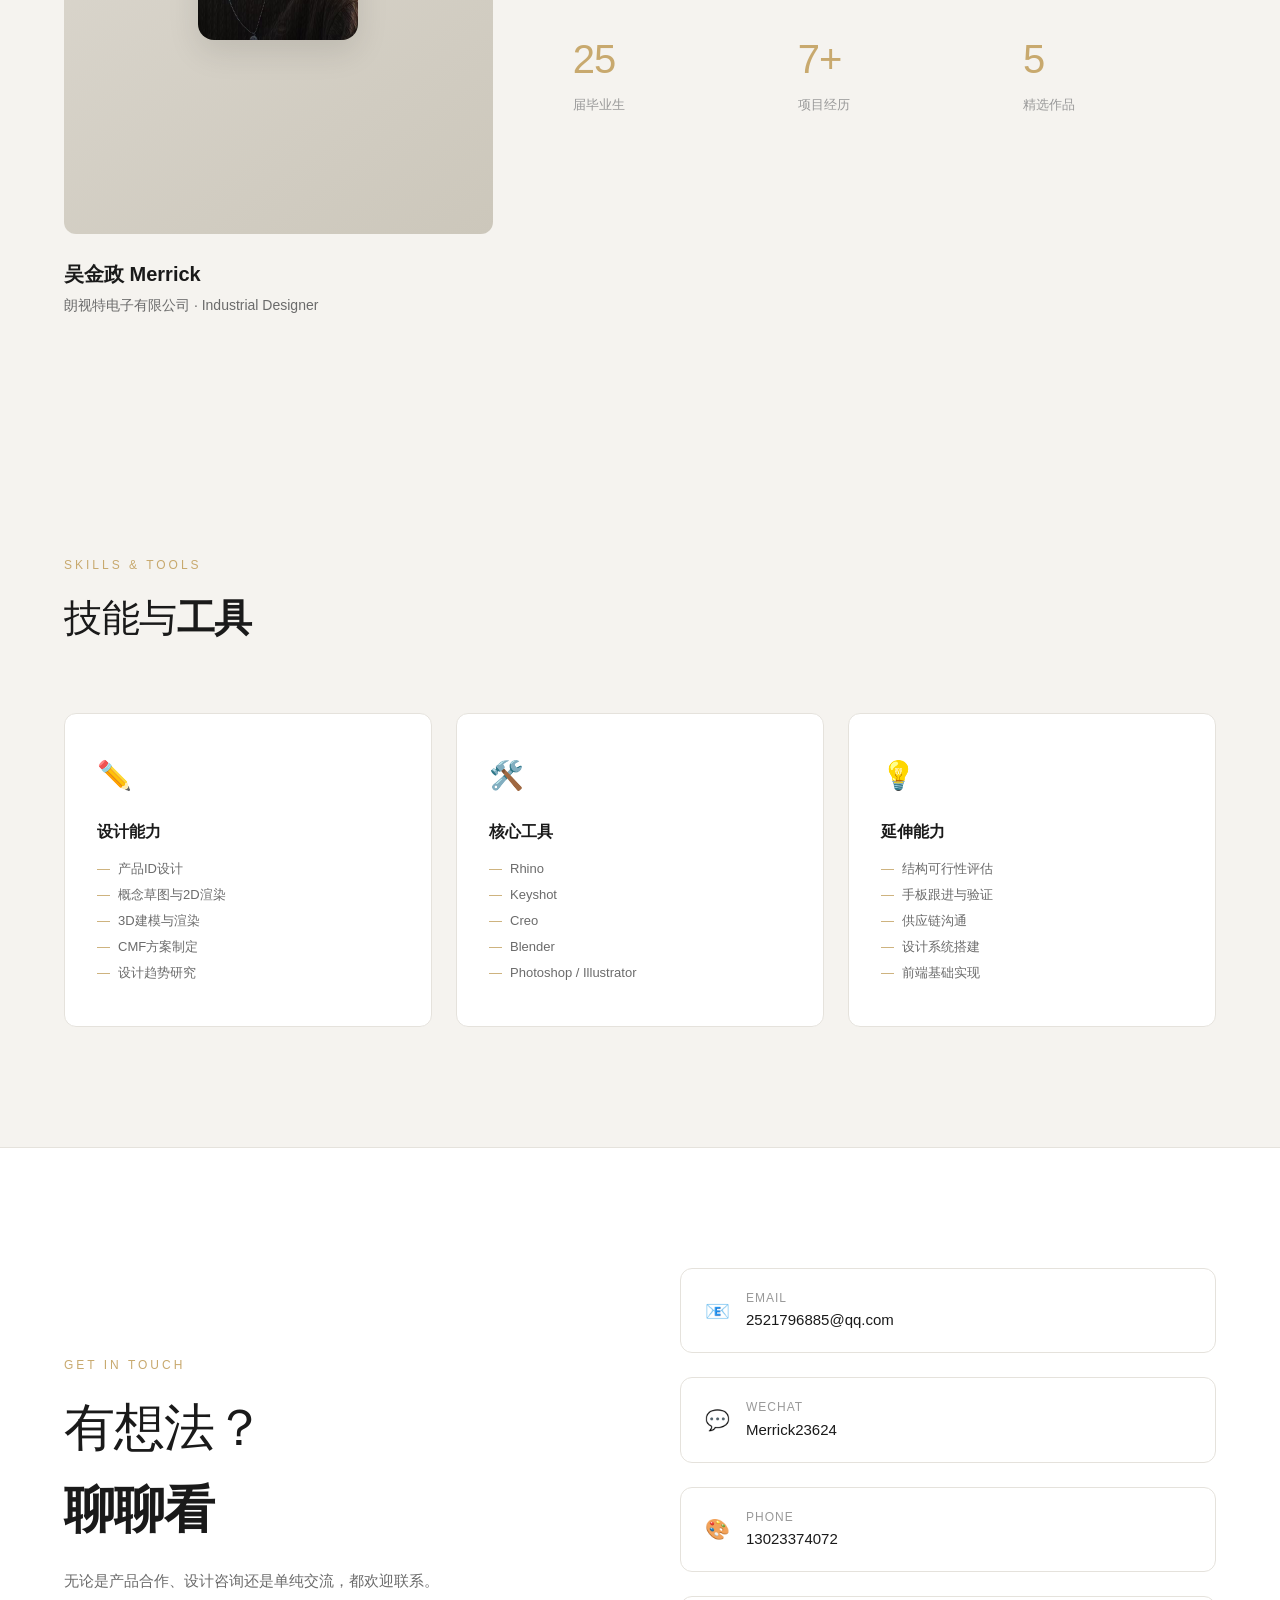
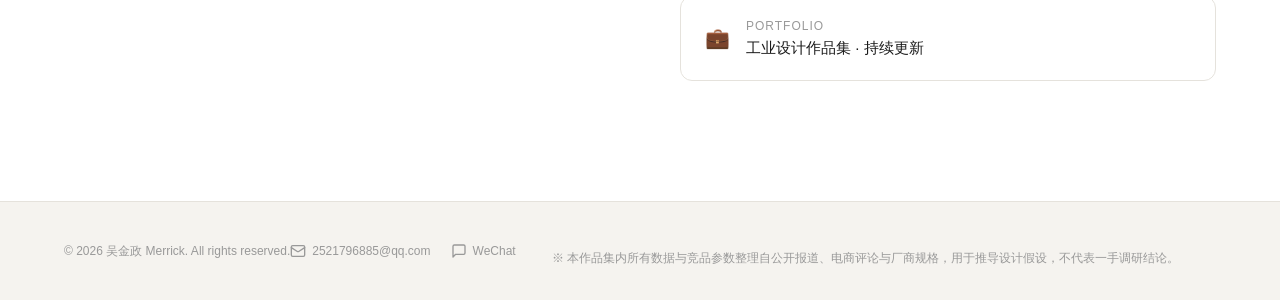
==== commit 4a1131f0: "按PPT v3新增桌面监听音箱项目页，重排作品为5项，校正项目meta与免责声明" ====
--- a/index.html
+++ b/index.html
@@ -7,10 +7,10 @@
     <link rel="icon" href="favicon.png" type="image/png">
     <link rel="apple-touch-icon" href="apple-touch-icon.png">
     <title>吴金政 Merrick | Industrial Design Portfolio</title>
-    <meta name="description" content="吴金政（Merrick）的工业设计作品集网站。展示 DMKR FPV 眼镜、ELECOM 直发器、智宠烘干器、Antarikha 两栖无人机等工业设计作品，涵盖产品 ID、CMF、概念设计等领域。">
+    <meta name="description" content="吴金政（Merrick）的工业设计作品集网站。展示 DMKR FPV 眼镜、Antarikha 两栖无人机、智宠烘干器、桌面监听音箱、ELECOM 直发器 2.0 等工业设计作品，涵盖产品 ID、CMF、概念设计等领域。">
     <meta name="keywords" content="工业设计, 产品设计, ID设计, FPV眼镜, 无人机, 作品集">
     <meta property="og:title" content="吴金政 Merrick | Industrial Design Portfolio">
-    <meta property="og:description" content="工业设计作品集 — DMKR FPV眼镜 / ELECOM直发器 / 智宠烘干器 / Antarikha无人机">
+    <meta property="og:description" content="工业设计作品集 — DMKR FPV眼镜 / Antarikha无人机 / 智宠烘干器 / 桌面监听音箱 / ELECOM直发器">
     <meta property="og:type" content="website">
     <meta property="og:locale" content="zh_CN">
         <meta property="og:url" content="https://aoluae.github.io/merrick-portfolio/">
@@ -127,9 +127,10 @@
         }
         .work-item:hover::before { opacity: 1; }
         .work-item:nth-child(1)::before { background: #c8a96e; }
-        .work-item:nth-child(2)::before { background: #c8a96e; }
+        .work-item:nth-child(2)::before { background: #5b8ec9; }
         .work-item:nth-child(3)::before { background: #6ec89a; }
-        .work-item:nth-child(4)::before { background: #5b8ec9; }
+        .work-item:nth-child(4)::before { background: #b07d4f; }
+        .work-item:nth-child(5)::before { background: #c8a96e; }
 
         /* Lightbox touch state */
         .lightbox { cursor: default; }
@@ -168,6 +169,7 @@
         .work-status--molded { background: rgba(74,158,110,0.14); color: #3d8a5e; }
         .work-status--freelance { background: rgba(200,169,110,0.16); color: #9c7d36; }
         .work-status--concept { background: rgba(91,142,201,0.14); color: #4a7cb5; }
+        .work-status--enterprise { background: rgba(176,125,79,0.14); color: #9c6b34; }
     </style>
 </head>
 <body>
@@ -234,7 +236,7 @@
             <div>
                 <p class="section-label">Selected Works</p>
                 <h2 class="section-title">精选<strong>作品</strong></h2>
-                <p class="section-subtitle-note">以下精选 4 个代表性项目，另有香水瓶造型、宠物食具、音频产品等更多项目可提供。</p>
+                <p class="section-subtitle-note">以下精选 5 个代表性项目，另有香水瓶造型、宠物食具等更多项目可提供。</p>
             </div>
         </div>
 
@@ -245,9 +247,9 @@
                 </div>
                 <div class="work-meta">
                     <p class="work-number">01</p>
-                    <span class="work-status work-status--molded">已开模</span>
+                    <span class="work-status work-status--molded">企业内部项目 · 开模</span>
                     <h3 class="work-title" data-editable="text" data-edit-id="index-work1-title">DMKR FPV 眼镜</h3>
-                    <p class="work-subtitle" data-editable="text" data-edit-id="index-work1-subtitle">无人机 FPV 设备 · 2026</p>
+                    <p class="work-subtitle" data-editable="text" data-edit-id="index-work1-subtitle">无人机 FPV 设备 · 2025—2026</p>
                     <p class="work-desc" data-editable="text" data-edit-id="index-work1-desc">4.3 寸巨幕 FPV 眼镜，毫秒级低延迟实现沉浸式第一人称飞行。专为近视玩家设计，0-600 度屈光度直戴，久飞不压鼻、镜片不起雾。入门一步到位——内置高清 DVR、全频段兼容、长续航。</p>
                     <div class="work-features">
                         <div class="work-feature">
@@ -283,20 +285,20 @@
 
             <div class="work-item reveal">
                 <div class="work-thumb work-thumb--real" data-editable="image" data-edit-id="index-work2-img">
-                    <img src="images/elecom-product-main.webp" alt="ELECOM 直发器" loading="lazy" class="lazy-img">
+                    <img src="images/antarikha-hero.webp" alt="Antarikha 两栖无人机" loading="lazy" class="lazy-img">
                 </div>
                 <div class="work-meta">
                     <p class="work-number">02</p>
-                    <span class="work-status work-status--freelance">独立外观设计</span>
-                    <h3 class="work-title" data-editable="text" data-edit-id="index-work2-title">ELECOM 直发器 2.0</h3>
-                    <p class="work-subtitle" data-editable="text" data-edit-id="index-work2-subtitle">美发工具 · CMF迭代 · 2025</p>
-                    <p class="work-desc" data-editable="text" data-edit-id="index-work2-desc">面向 20-35 岁都市女性的直发器 CMF 外观迭代设计。73% 消费者将外观列为购买前三要素，设计聚焦"桌面美学"——通勤补妆单手操作、差旅快速收纳、咖啡厅补妆也要好看。</p>
+                    <span class="work-status work-status--concept">毕业设计</span>
+                    <h3 class="work-title" data-editable="text" data-edit-id="index-work2-title">Antarikha 两栖勘探无人机</h3>
+                    <p class="work-subtitle" data-editable="text" data-edit-id="index-work2-subtitle">海空两用 · 毕业设计 · 2025</p>
+                    <p class="work-desc" data-editable="text" data-edit-id="index-work2-desc">基于 Cyclo Rotor 推进系统的海空两用勘探无人机。灵感源自"飞鸟与鱼"——一套推进系统实现空中飞行与水下潜航无缝切换，目前市场尚无同类成熟产品。</p>
                     <div class="work-tags">
-                        <span class="work-tag" data-editable="text" data-edit-id="index-work2-tag1">CMF迭代</span>
-                        <span class="work-tag" data-editable="text" data-edit-id="index-work2-tag2">外观设计</span>
-                        <span class="work-tag" data-editable="text" data-edit-id="index-work2-tag3">美发工具</span>
-                    </div>
-                    <a href="project-elecom.html" class="work-arrow">查看详情 →</a>
+                        <span class="work-tag" data-editable="text" data-edit-id="index-work2-tag1">概念设计</span>
+                        <span class="work-tag" data-editable="text" data-edit-id="index-work2-tag2">结构设计</span>
+                        <span class="work-tag" data-editable="text" data-edit-id="index-work2-tag3">无人机</span>
+                    </div>
+                    <a href="project-antarikha.html" class="work-arrow">查看详情 →</a>
                 </div>
             </div>
 
@@ -306,7 +308,7 @@
                 </div>
                 <div class="work-meta">
                     <p class="work-number">03</p>
-                    <span class="work-status work-status--freelance">独立外观设计</span>
+                    <span class="work-status work-status--concept">课程课题 · 个人深化</span>
                     <h3 class="work-title" data-editable="text" data-edit-id="index-work3-title">智宠未来 · 智能烘干系统</h3>
                     <p class="work-subtitle" data-editable="text" data-edit-id="index-work3-subtitle">宠物护理 · 2025</p>
                     <p class="work-desc" data-editable="text" data-edit-id="index-work3-desc">零压力智能宠物烘干器——重新定义宠物护理的科技美学。全方位送风烘干 + 温控坐垫 + 底部空气循环 + 工作状态呼吸灯，让宠物从"躲藏发抖"到"安心享受"。</p>
@@ -321,20 +323,39 @@
 
             <div class="work-item reveal">
                 <div class="work-thumb work-thumb--real" data-editable="image" data-edit-id="index-work4-img">
-                    <img src="images/antarikha-hero.webp" alt="Antarikha 两栖无人机" loading="lazy" class="lazy-img">
+                    <img src="images/speaker-hero.webp" alt="桌面监听音箱" loading="lazy" class="lazy-img">
                 </div>
                 <div class="work-meta">
                     <p class="work-number">04</p>
-                    <span class="work-status work-status--concept">概念设计</span>
-                    <h3 class="work-title" data-editable="text" data-edit-id="index-work4-title">Antarikha 两栖勘探无人机</h3>
-                    <p class="work-subtitle" data-editable="text" data-edit-id="index-work4-subtitle">海空两用 · 概念设计 · 2025</p>
-                    <p class="work-desc" data-editable="text" data-edit-id="index-work4-desc">基于 Cyclo Rotor 推进系统的海空两用勘探无人机。灵感源自"飞鸟与鱼"——一套推进系统实现空中飞行与水下潜航无缝切换，目前市场尚无同类成熟产品。</p>
+                    <span class="work-status work-status--enterprise">企业 ID 方案</span>
+                    <h3 class="work-title" data-editable="text" data-edit-id="index-work4-title">桌面监听音箱</h3>
+                    <p class="work-subtitle" data-editable="text" data-edit-id="index-work4-subtitle">音频产品 · 造型 / CMF / 分件 · 2025</p>
+                    <p class="work-desc" data-editable="text" data-edit-id="index-work4-desc">桌面监听音箱——竖向格栅建立秩序，黑胡桃木侧板把电声产品拉回桌面家具的语汇，铝框 C 形包裹把两种材料的接缝藏到侧面。一套模具，监听与家居两种身份。</p>
                     <div class="work-tags">
-                        <span class="work-tag" data-editable="text" data-edit-id="index-work4-tag1">概念设计</span>
-                        <span class="work-tag" data-editable="text" data-edit-id="index-work4-tag2">结构设计</span>
-                        <span class="work-tag" data-editable="text" data-edit-id="index-work4-tag3">无人机</span>
-                    </div>
-                    <a href="project-antarikha.html" class="work-arrow">查看详情 →</a>
+                        <span class="work-tag" data-editable="text" data-edit-id="index-work4-tag1">造型方案</span>
+                        <span class="work-tag" data-editable="text" data-edit-id="index-work4-tag2">CMF</span>
+                        <span class="work-tag" data-editable="text" data-edit-id="index-work4-tag3">分件设计</span>
+                    </div>
+                    <a href="project-speaker.html" class="work-arrow">查看详情 →</a>
+                </div>
+            </div>
+
+            <div class="work-item reveal">
+                <div class="work-thumb work-thumb--real" data-editable="image" data-edit-id="index-work5-img">
+                    <img src="images/elecom-product-main.webp" alt="ELECOM 直发器" loading="lazy" class="lazy-img">
+                </div>
+                <div class="work-meta">
+                    <p class="work-number">05</p>
+                    <span class="work-status work-status--freelance">个人接单 · 非官方</span>
+                    <h3 class="work-title" data-editable="text" data-edit-id="index-work5-title">ELECOM 直发器 2.0</h3>
+                    <p class="work-subtitle" data-editable="text" data-edit-id="index-work5-subtitle">美发工具 · CMF 外观概念 · 2025</p>
+                    <p class="work-desc" data-editable="text" data-edit-id="index-work5-desc">面向 20-35 岁都市女性的直发器 CMF 外观迭代设计。73% 消费者将外观列为购买前三要素，设计聚焦"桌面美学"——通勤补妆单手操作、差旅快速收纳、咖啡厅补妆也要好看。</p>
+                    <div class="work-tags">
+                        <span class="work-tag" data-editable="text" data-edit-id="index-work5-tag1">CMF迭代</span>
+                        <span class="work-tag" data-editable="text" data-edit-id="index-work5-tag2">外观设计</span>
+                        <span class="work-tag" data-editable="text" data-edit-id="index-work5-tag3">美发工具</span>
+                    </div>
+                    <a href="project-elecom.html" class="work-arrow">查看详情 →</a>
                 </div>
             </div>
         </div>
@@ -372,7 +393,7 @@
                         <div class="stat-label">项目经历</div>
                     </div>
                     <div>
-                        <div class="stat-num">4</div>
+                        <div class="stat-num">5</div>
                         <div class="stat-label">精选作品</div>
                     </div>
                 </div>
@@ -484,6 +505,7 @@
                 <span>WeChat</span>
             </a>
         </div>
+        <p class="footer-disclaimer">※ 本作品集内所有数据与竞品参数整理自公开报道、电商评论与厂商规格，用于推导设计假设，不代表一手调研结论。</p>
     </footer>
 
     <!-- Back to Top -->
--- a/common.css
+++ b/common.css
@@ -488,6 +488,7 @@
 }
 .footer-icon:hover { color: var(--accent); }
 .footer-icon svg { width: 16px; height: 16px; }
+.footer-disclaimer { margin: 14px auto 0; max-width: 720px; font-size: 12px; line-height: 1.7; color: var(--text-dim); text-align: center; }
 
 /* ===== Gallery (Detail Pages) ===== */
 .gallery-section {
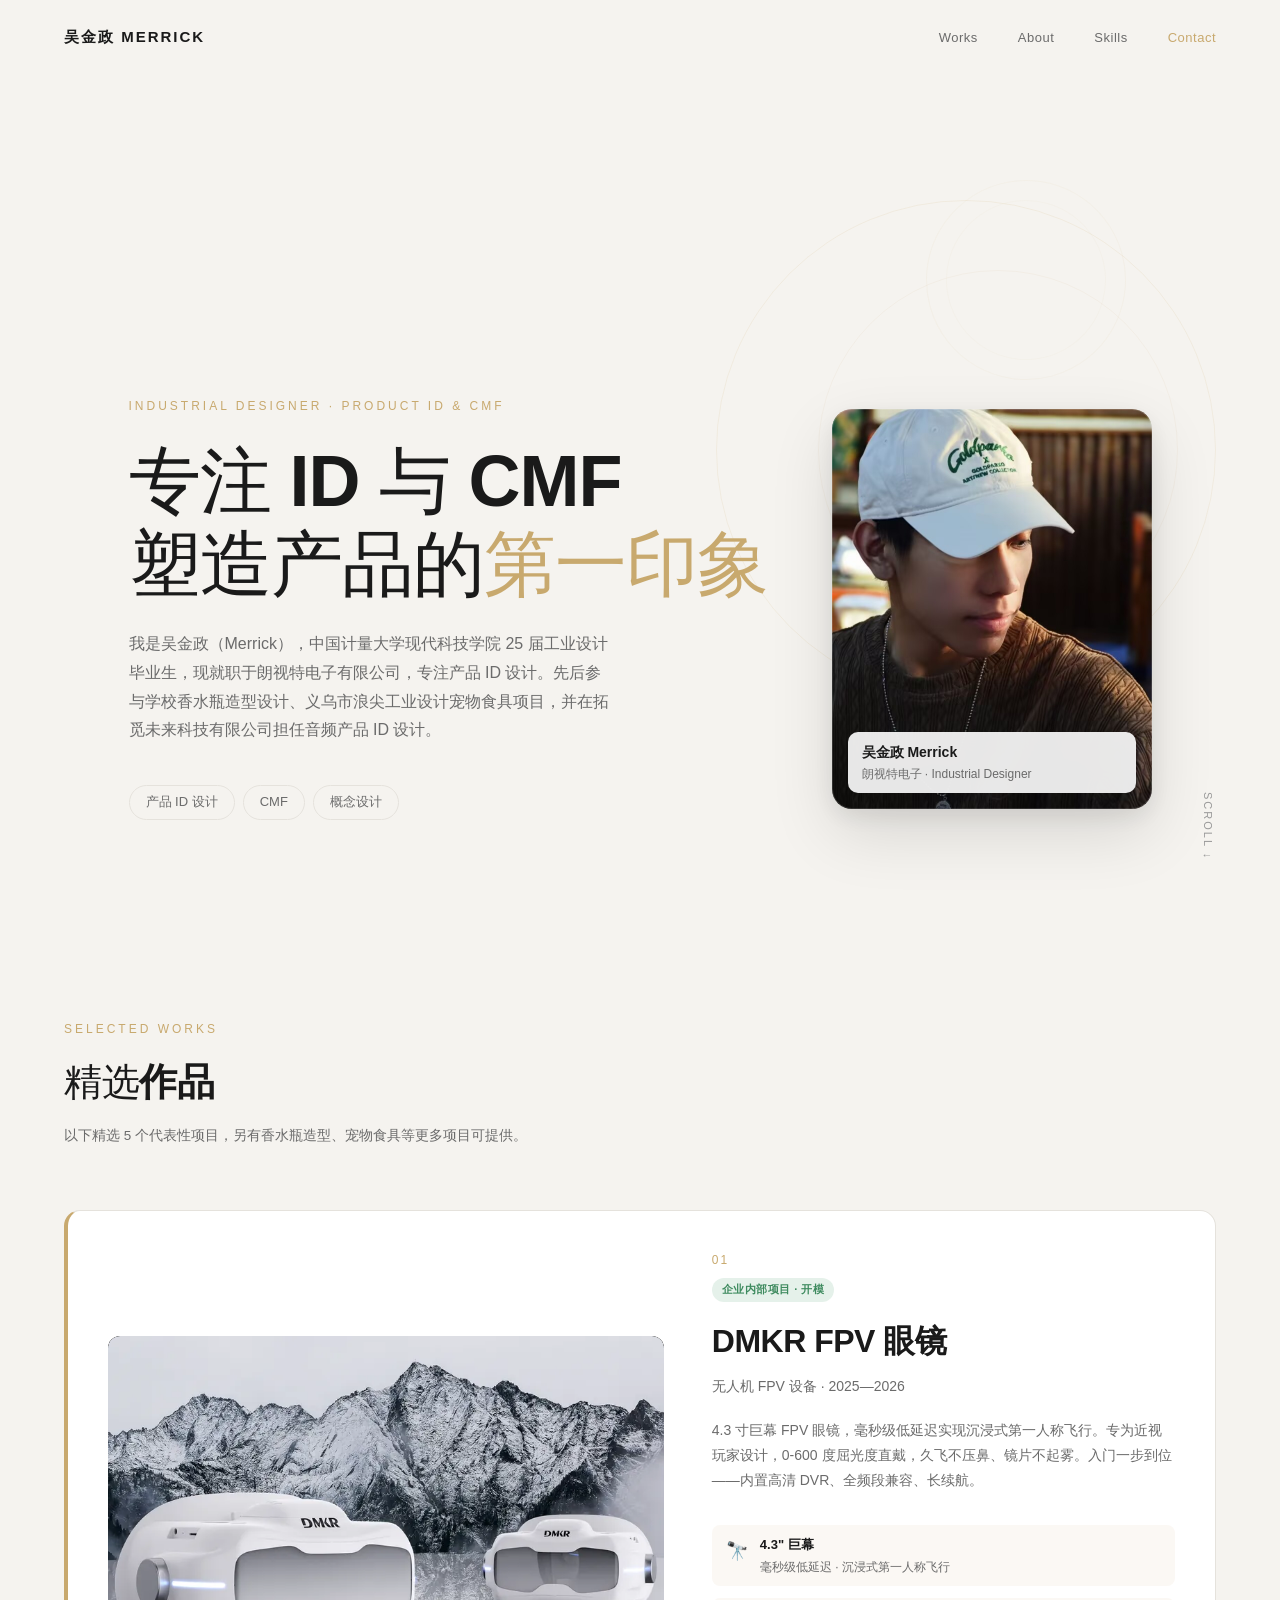
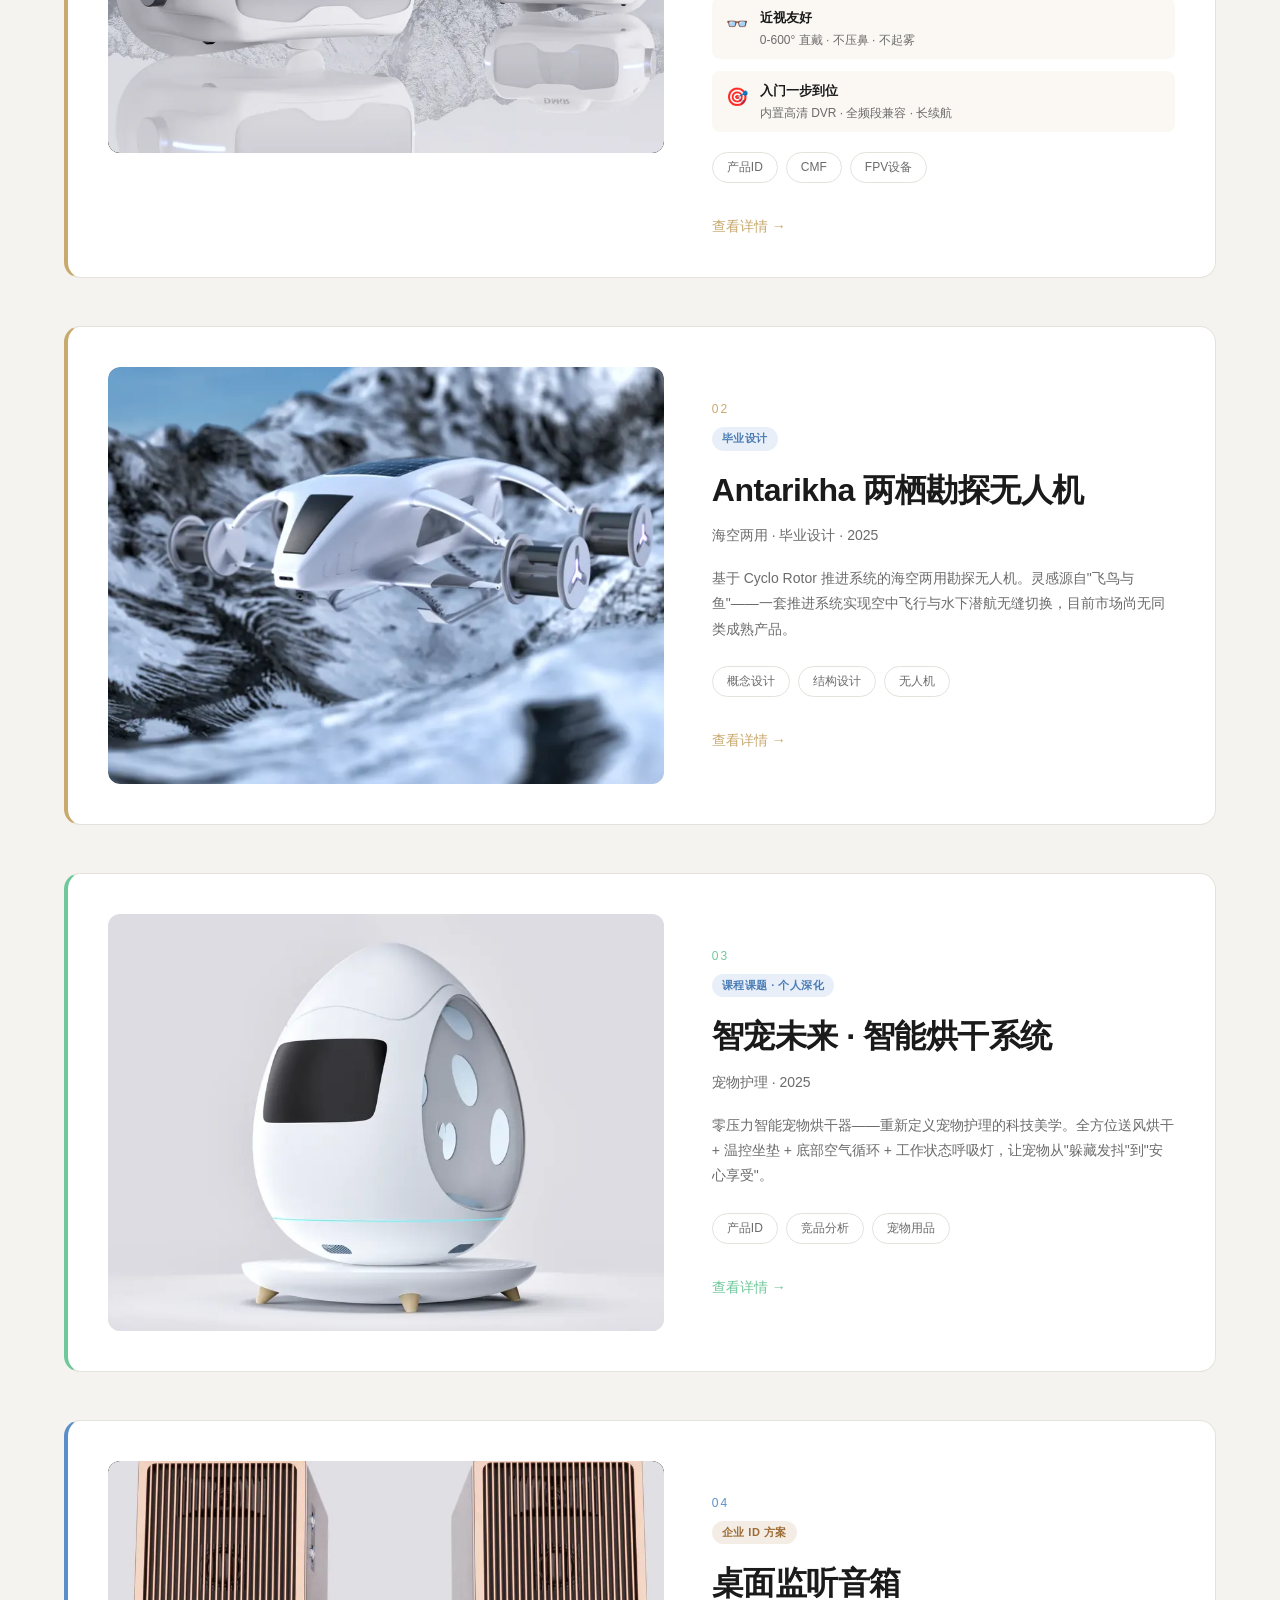
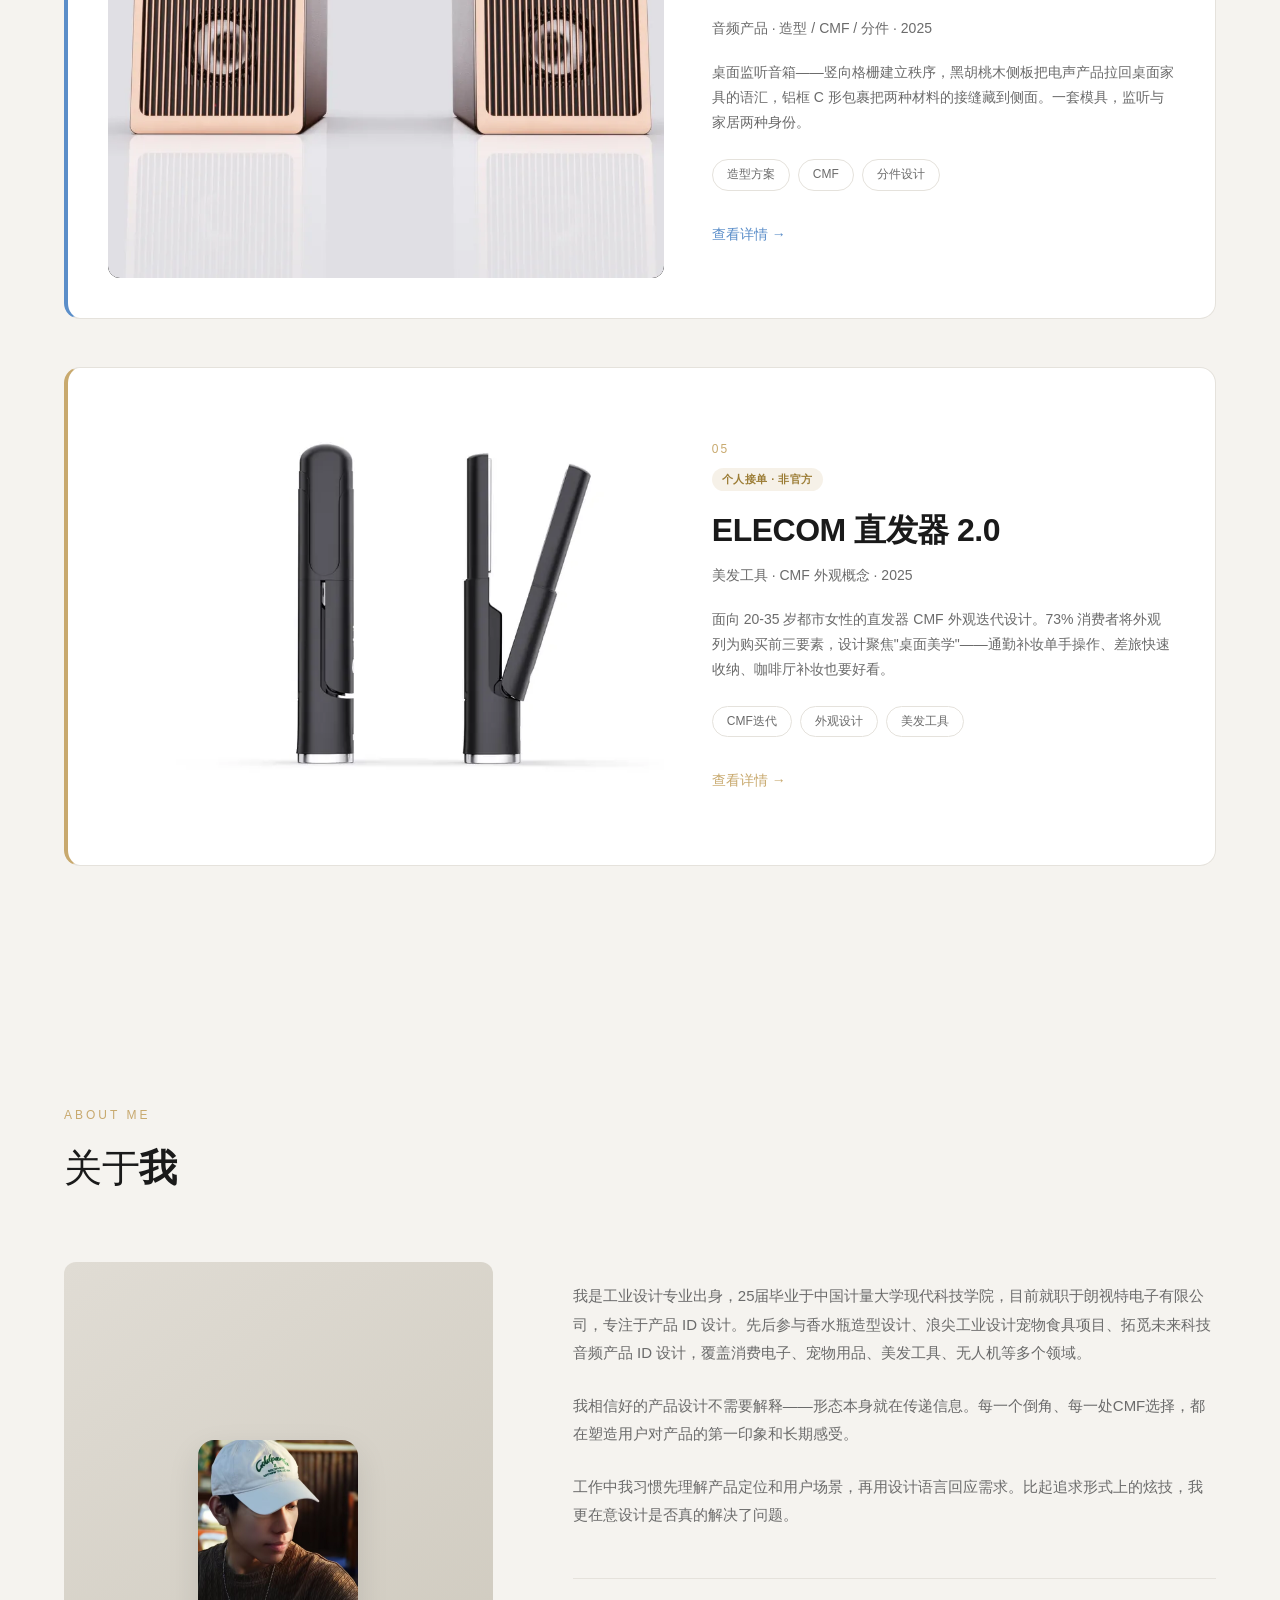
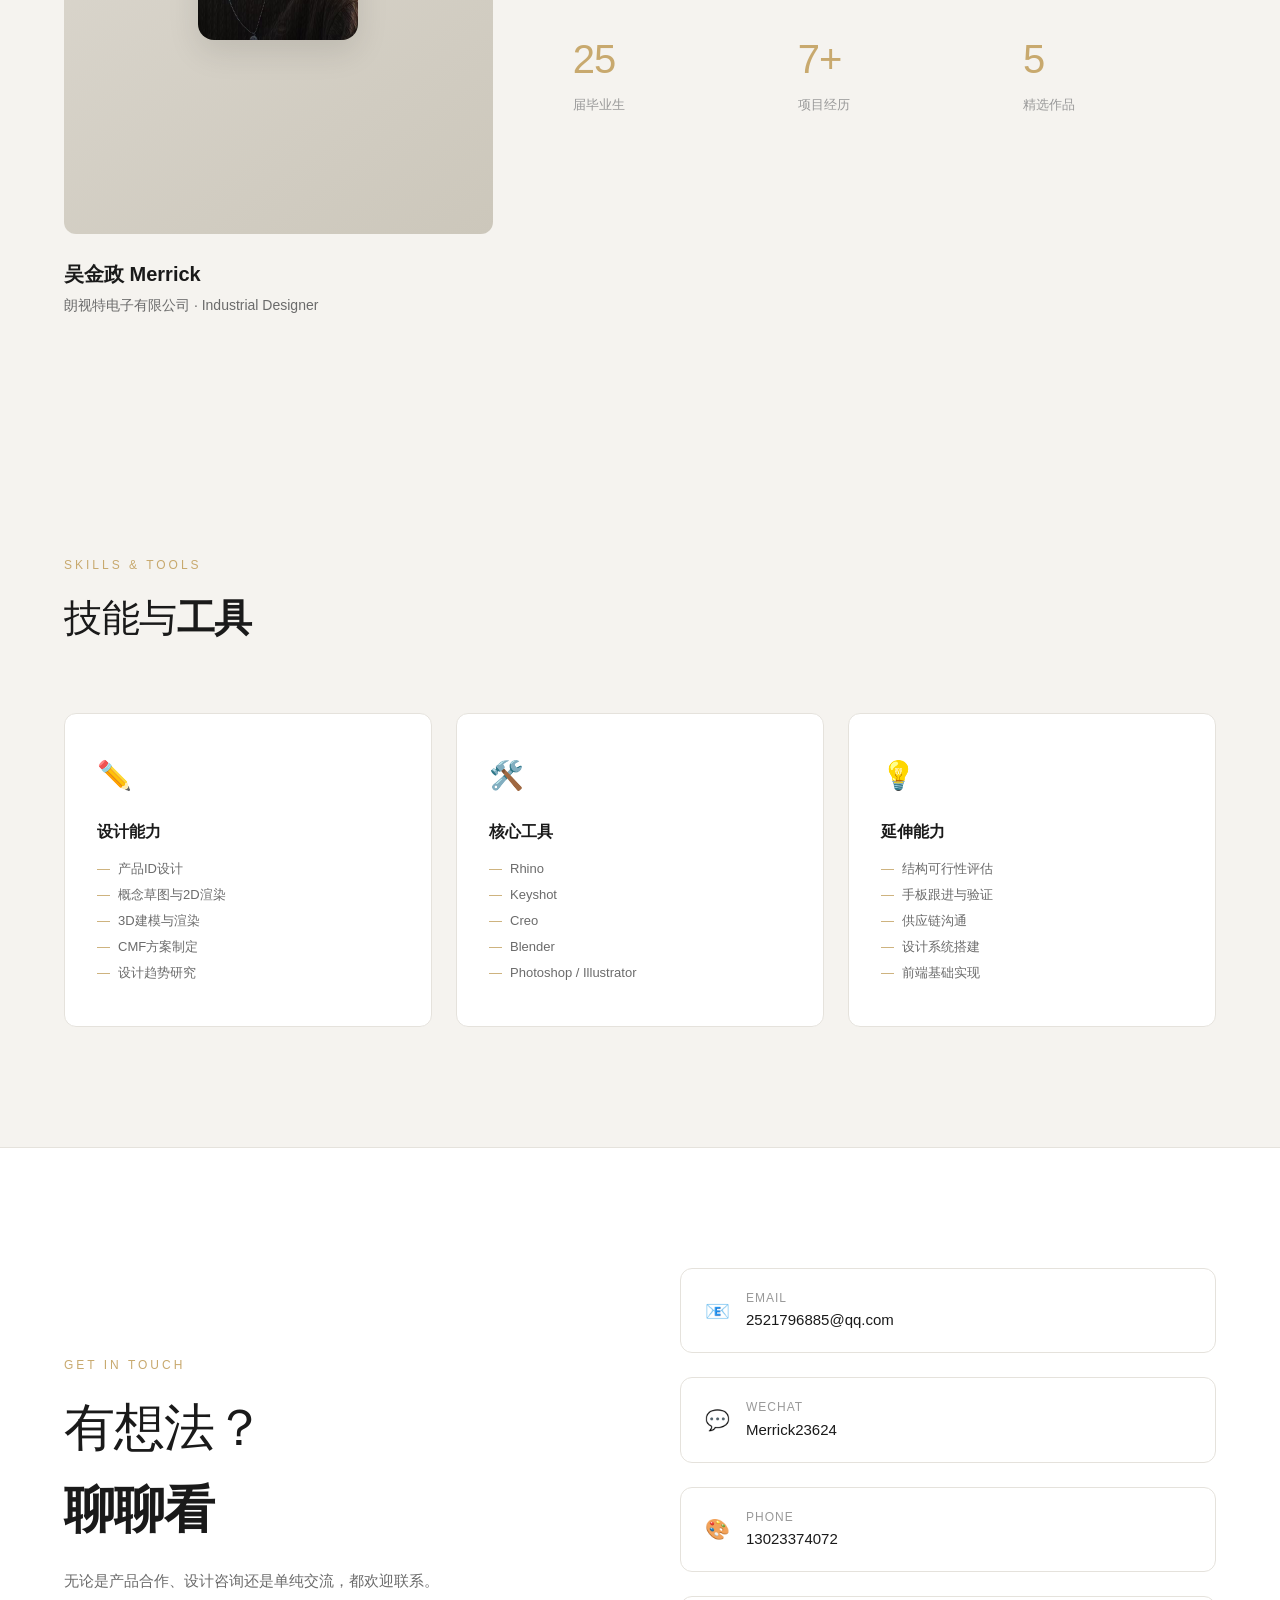
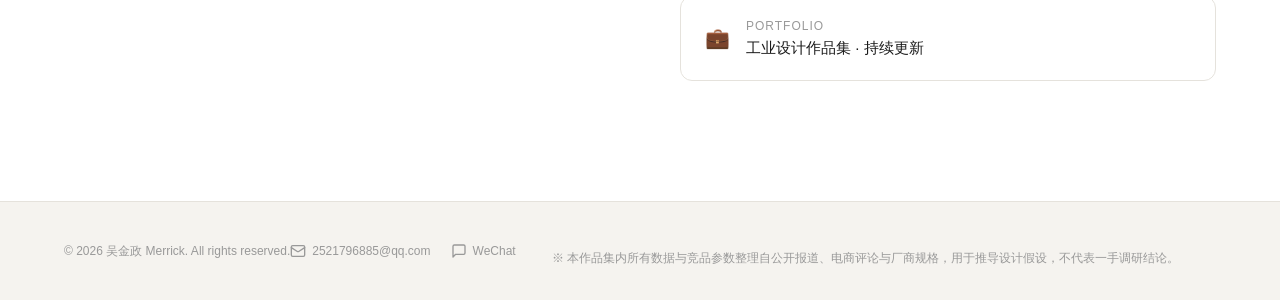
==== commit 5a405da7: "性能优化：压缩大图至1600px并转webp，首页缩略图加srcset响应式加载" ====
--- a/index.html
+++ b/index.html
@@ -243,7 +243,9 @@
         <div class="works-list">
             <div class="work-item reveal">
                 <div class="work-thumb work-thumb--real" data-editable="image" data-edit-id="index-work1-img">
-                    <img src="images/fpv-poster.webp" alt="DMKR FPV 眼镜" loading="lazy" class="lazy-img">
+                    <img src="images/fpv-poster.webp" alt="DMKR FPV 眼镜" loading="lazy" class="lazy-img"
+         srcset="images/fpv-poster-480.webp 480w, images/fpv-poster-960.webp 960w, images/fpv-poster.webp 1600w"
+         sizes="(max-width: 900px) calc(100vw - 48px), 700px">
                 </div>
                 <div class="work-meta">
                     <p class="work-number">01</p>
@@ -285,7 +287,9 @@
 
             <div class="work-item reveal">
                 <div class="work-thumb work-thumb--real" data-editable="image" data-edit-id="index-work2-img">
-                    <img src="images/antarikha-hero.webp" alt="Antarikha 两栖无人机" loading="lazy" class="lazy-img">
+                    <img src="images/antarikha-hero.webp" alt="Antarikha 两栖无人机" loading="lazy" class="lazy-img"
+         srcset="images/antarikha-hero-480.webp 480w, images/antarikha-hero-960.webp 960w, images/antarikha-hero.webp 1600w"
+         sizes="(max-width: 900px) calc(100vw - 48px), 700px">
                 </div>
                 <div class="work-meta">
                     <p class="work-number">02</p>
@@ -304,7 +308,9 @@
 
             <div class="work-item reveal">
                 <div class="work-thumb work-thumb--real" data-editable="image" data-edit-id="index-work3-img">
-                    <img src="images/dryer-product-front.webp" alt="智能宠物烘干器" loading="lazy" class="lazy-img">
+                    <img src="images/dryer-product-front.webp" alt="智能宠物烘干器" loading="lazy" class="lazy-img"
+         srcset="images/dryer-product-front-480.webp 480w, images/dryer-product-front-960.webp 960w, images/dryer-product-front.webp 1600w"
+         sizes="(max-width: 900px) calc(100vw - 48px), 700px">
                 </div>
                 <div class="work-meta">
                     <p class="work-number">03</p>
@@ -323,7 +329,9 @@
 
             <div class="work-item reveal">
                 <div class="work-thumb work-thumb--real" data-editable="image" data-edit-id="index-work4-img">
-                    <img src="images/speaker-hero.webp" alt="桌面监听音箱" loading="lazy" class="lazy-img">
+                    <img src="images/speaker-hero.webp" alt="桌面监听音箱" loading="lazy" class="lazy-img"
+         srcset="images/speaker-hero-480.webp 480w, images/speaker-hero-960.webp 960w, images/speaker-hero.webp 1600w"
+         sizes="(max-width: 900px) calc(100vw - 48px), 700px">
                 </div>
                 <div class="work-meta">
                     <p class="work-number">04</p>
@@ -342,7 +350,9 @@
 
             <div class="work-item reveal">
                 <div class="work-thumb work-thumb--real" data-editable="image" data-edit-id="index-work5-img">
-                    <img src="images/elecom-product-main.webp" alt="ELECOM 直发器" loading="lazy" class="lazy-img">
+                    <img src="images/elecom-product-main.webp" alt="ELECOM 直发器" loading="lazy" class="lazy-img"
+         srcset="images/elecom-product-main-480.webp 480w, images/elecom-product-main-960.webp 960w, images/elecom-product-main.webp 1600w"
+         sizes="(max-width: 900px) calc(100vw - 48px), 700px">
                 </div>
                 <div class="work-meta">
                     <p class="work-number">05</p>
